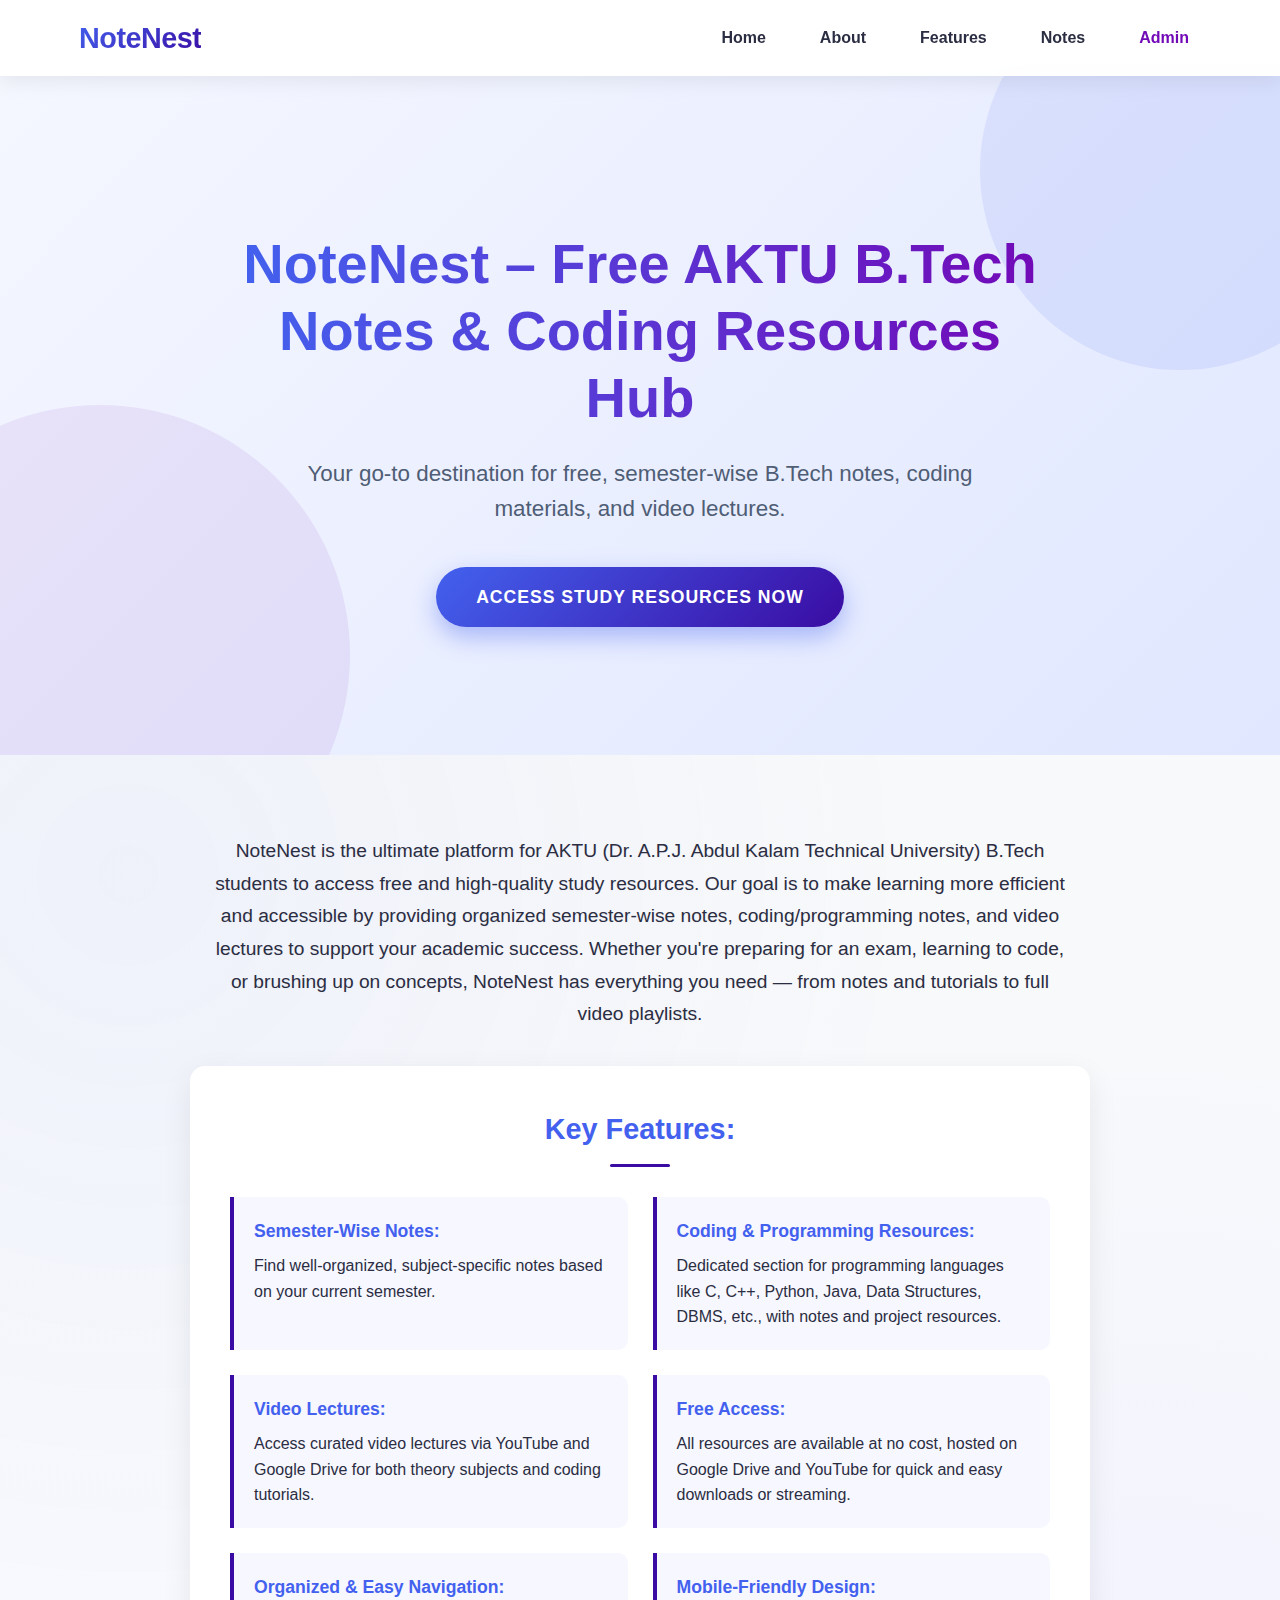
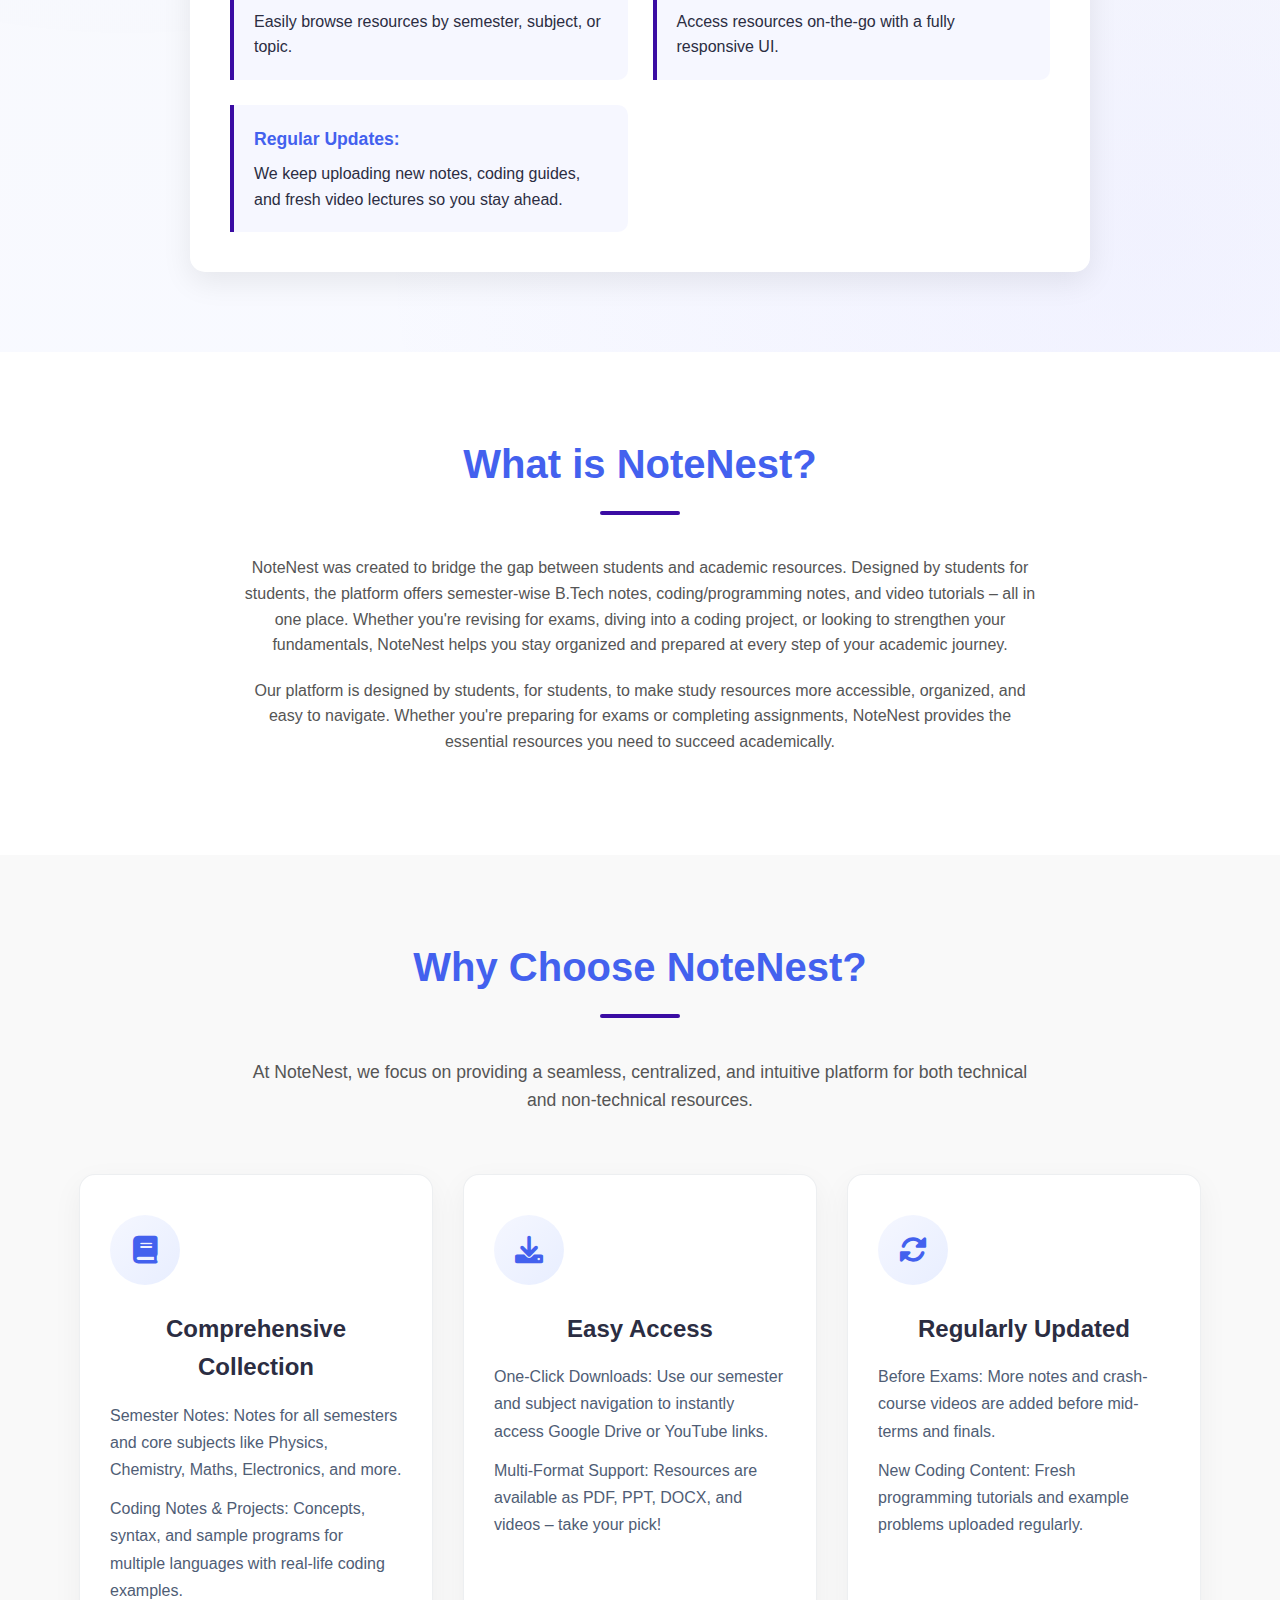
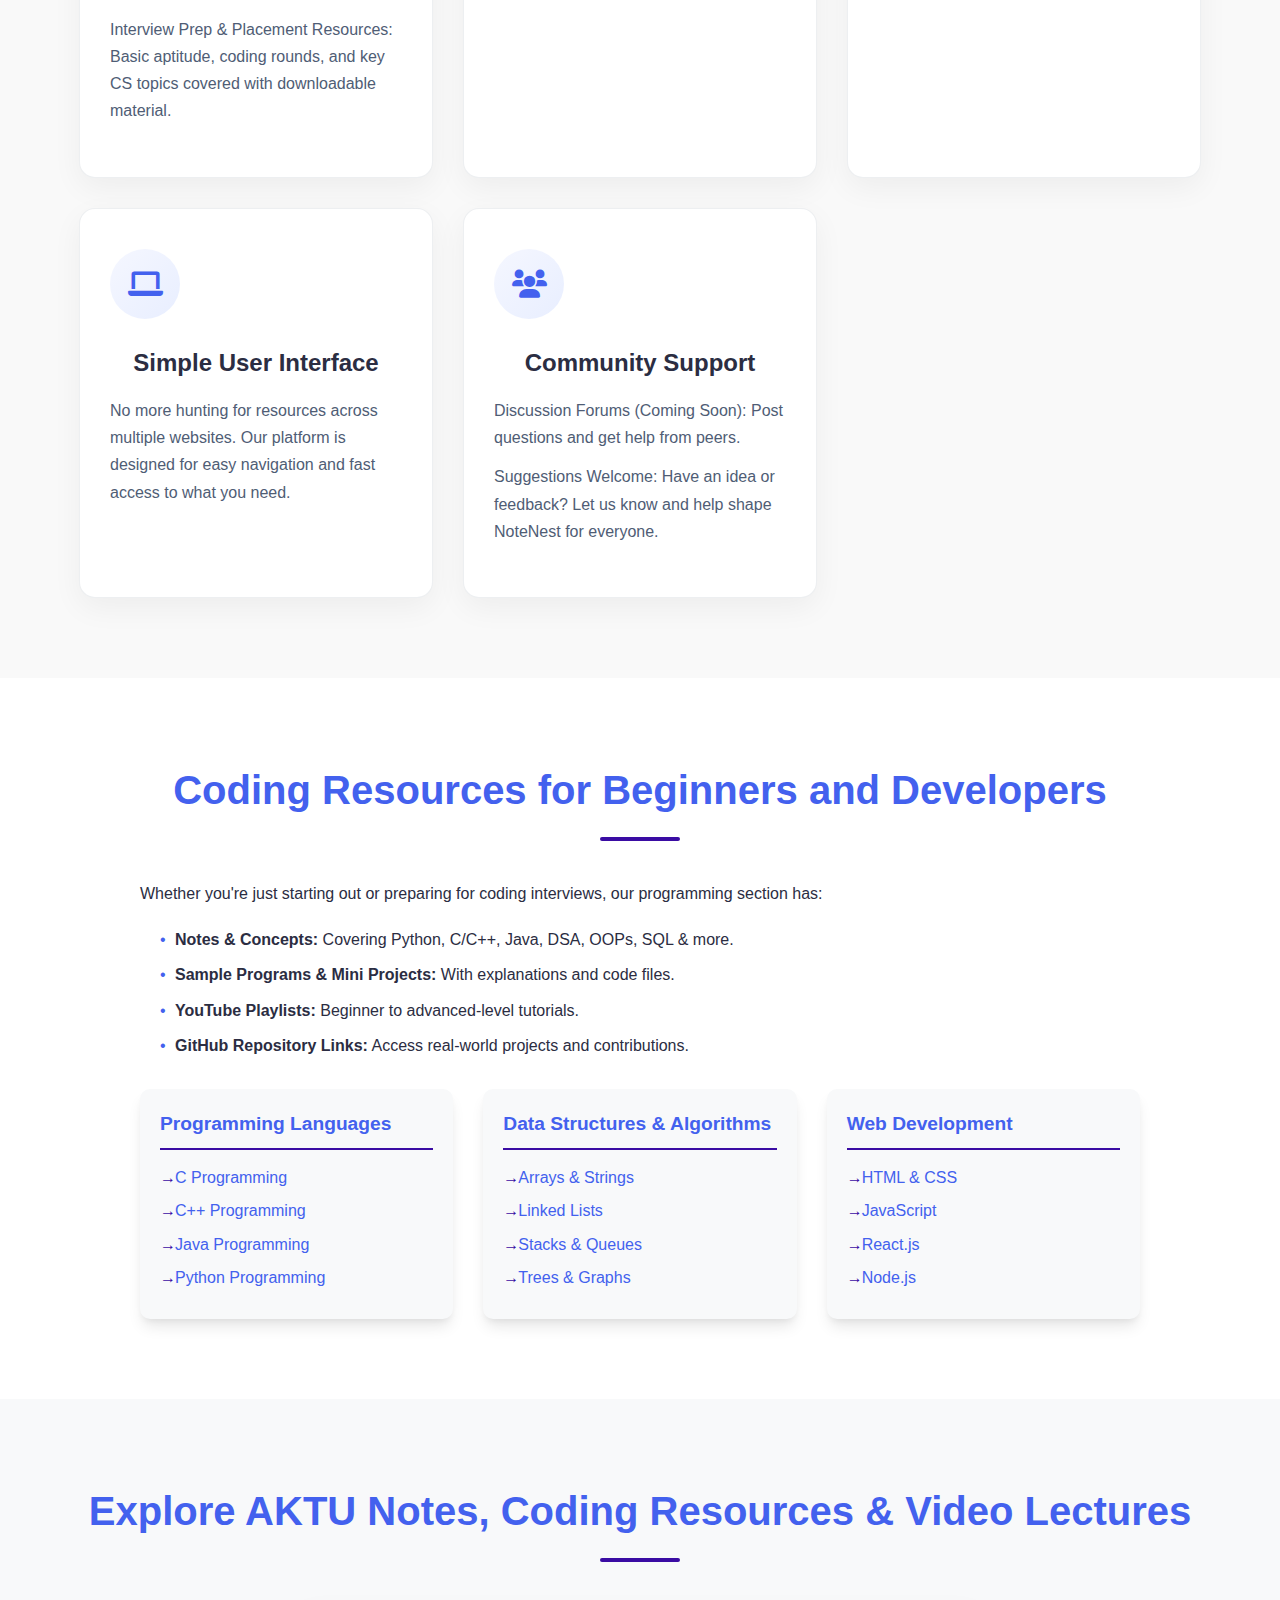
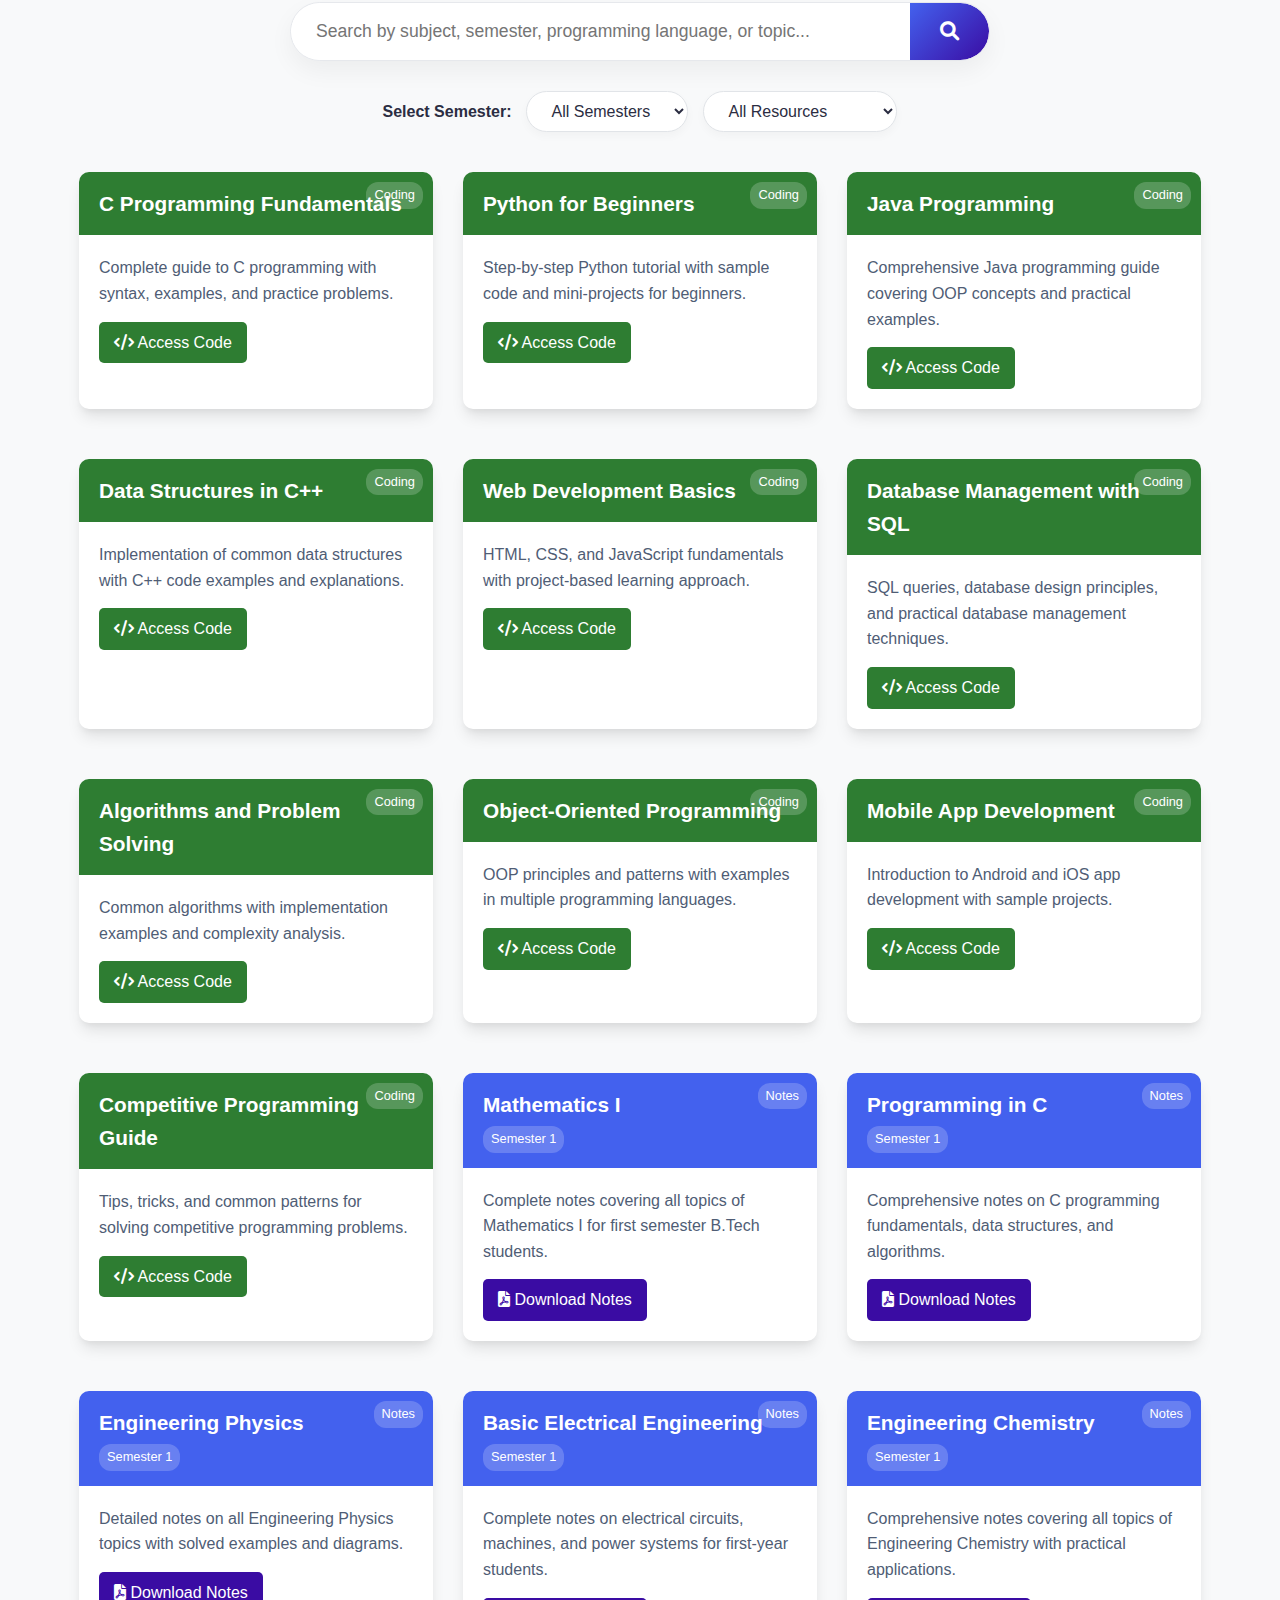
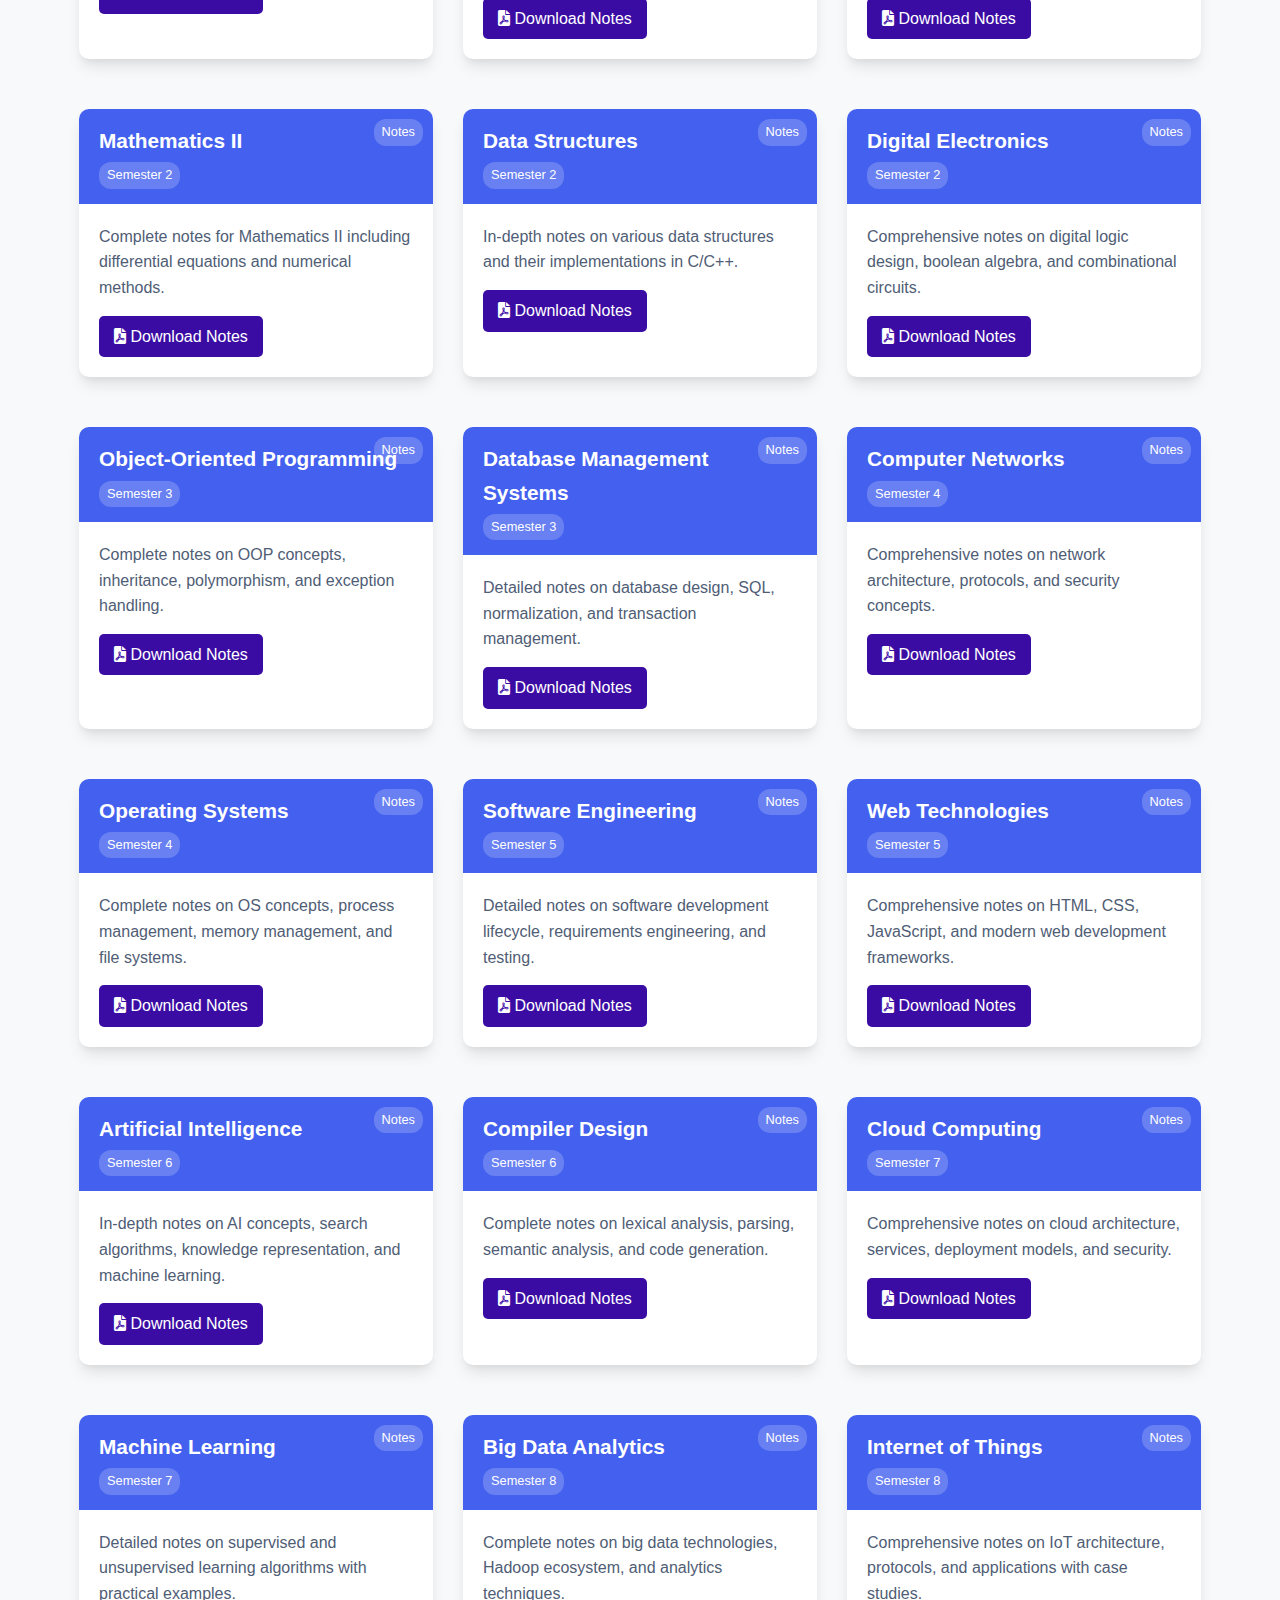
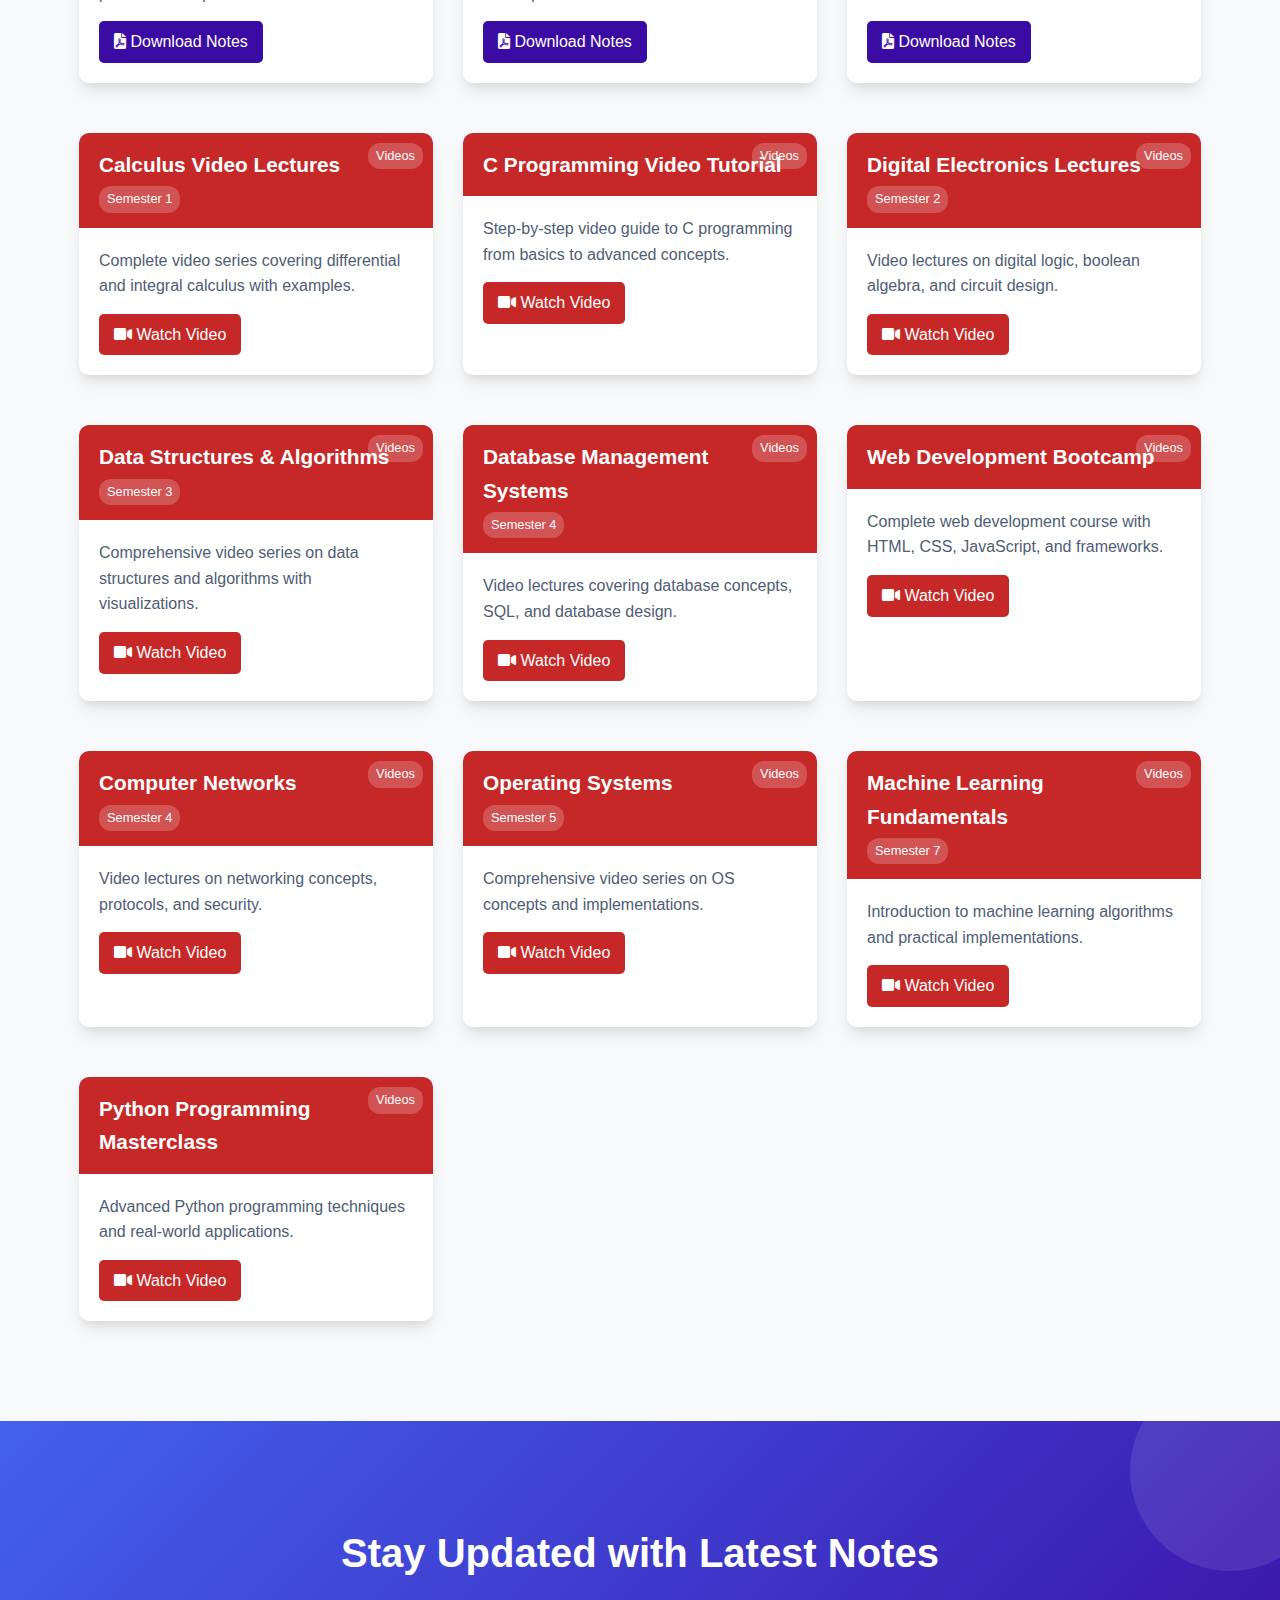
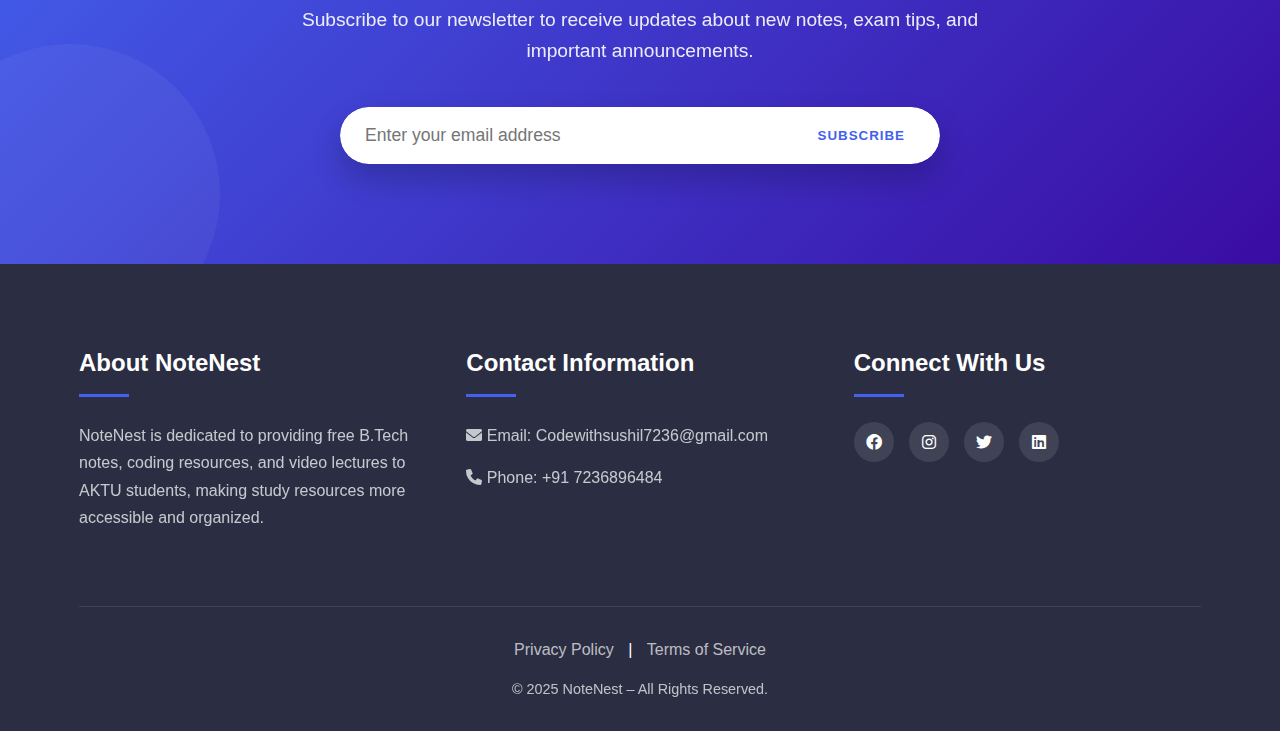
==== index.html @ e1ffeddb "s" ====
<!DOCTYPE html>
<html lang="en">
<head>
    <meta charset="UTF-8">
    <meta name="viewport" content="width=device-width, initial-scale=1.0">
    <meta name="description" content="Access free B.Tech notes, coding tutorials, and YouTube video lectures for all AKTU courses. Semester-wise, language-wise content and downloadable PDFs available.">
    <meta name="keywords" content="AKTU B.Tech notes, free coding notes, C programming, Python tutorials, YouTube lectures, B.Tech semester notes, programming guide, engineering resources, Drive links">
    <title>NoteNest – Free AKTU B.Tech Notes & Coding Resources Hub</title>
    <link rel="stylesheet" href="styles.css">
    <link rel="stylesheet" href="enhanced-styles.css">
    <link rel="stylesheet" href="https://cdnjs.cloudflare.com/ajax/libs/font-awesome/6.0.0-beta3/css/all.min.css">
</head>
<body>
    <!-- Navigation Bar -->
    <nav class="navbar">
        <div class="container">
            <div class="logo">
                <h1>NoteNest</h1>
            </div>
            <ul class="nav-links">
                <li><a href="#home">Home</a></li>
                <li><a href="#about">About</a></li>
                <li><a href="#features">Features</a></li>
                <li><a href="#notes">Notes</a></li>
                <li><a href="admin.html" class="admin-link">Admin</a></li>
            </ul>
            <div class="hamburger">
                <span class="bar"></span>
                <span class="bar"></span>
                <span class="bar"></span>
            </div>
        </div>
    </nav>

    <!-- Header Section -->
    <header id="home" class="hero">
        <div class="container">
            <div class="hero-content">

                <div class="hero-text">
                    <h1>NoteNest – Free AKTU B.Tech Notes & Coding Resources Hub</h1>
                    <p>Your go-to destination for free, semester-wise B.Tech notes, coding materials, and video lectures.</p>
                    <a href="#notes" class="cta-button">Access Study Resources Now</a>
                </div>
            </div>
        </div>
    </header>

    <!-- Introduction Section -->
    <section class="intro">
        <div class="container">
            <div class="intro-content">
                <p>
                    NoteNest is the ultimate platform for AKTU (Dr. A.P.J. Abdul Kalam Technical University) B.Tech students to access free and high-quality study resources. Our goal is to make learning more efficient and accessible by providing organized semester-wise notes, coding/programming notes, and video lectures to support your academic success.
                    
                    Whether you're preparing for an exam, learning to code, or brushing up on concepts, NoteNest has everything you need — from notes and tutorials to full video playlists.
                </p>
                <div class="key-features">
                    <h2>Key Features:</h2>
                    <ul>
                        <li><strong>Semester-Wise Notes:</strong> Find well-organized, subject-specific notes based on your current semester.</li>
                        <li><strong>Coding & Programming Resources:</strong> Dedicated section for programming languages like C, C++, Python, Java, Data Structures, DBMS, etc., with notes and project resources.</li>
                        <li><strong>Video Lectures:</strong> Access curated video lectures via YouTube and Google Drive for both theory subjects and coding tutorials.</li>
                        <li><strong>Free Access:</strong> All resources are available at no cost, hosted on Google Drive and YouTube for quick and easy downloads or streaming.</li>
                        <li><strong>Organized & Easy Navigation:</strong> Easily browse resources by semester, subject, or topic.</li>
                        <li><strong>Mobile-Friendly Design:</strong> Access resources on-the-go with a fully responsive UI.</li>
                        <li><strong>Regular Updates:</strong> We keep uploading new notes, coding guides, and fresh video lectures so you stay ahead.</li>
                    </ul>
                </div>
            </div>
        </div>
    </section>

    <!-- About Section -->
    <section id="about" class="about">
        <div class="container">
            <h2 class="section-title">What is NoteNest?</h2>
            <div class="about-content">

                <div class="about-text">
                    <p>
                        NoteNest was created to bridge the gap between students and academic resources. Designed by students for students, the platform offers semester-wise B.Tech notes, coding/programming notes, and video tutorials – all in one place.
                        
                        Whether you're revising for exams, diving into a coding project, or looking to strengthen your fundamentals, NoteNest helps you stay organized and prepared at every step of your academic journey.
                    </p>
                    <p>
                        Our platform is designed by students, for students, to make study resources more accessible, organized, and easy to navigate. Whether you're preparing for exams or completing assignments, NoteNest provides the essential resources you need to succeed academically.
                    </p>
                </div>
            </div>
        </div>
    </section>

    <!-- Features Section -->
    <section id="features" class="features">
        <div class="container">
            <h2 class="section-title">Why Choose NoteNest?</h2>
            <p class="section-intro">
                At NoteNest, we focus on providing a seamless, centralized, and intuitive platform for both technical and non-technical resources.
            </p>

            <div class="features-grid">
                <div class="feature-card">
                    <div class="feature-icon">
                        <i class="fas fa-book"></i>
                    </div>
                    <h3>Comprehensive Collection</h3>
                    <p>Semester Notes: Notes for all semesters and core subjects like Physics, Chemistry, Maths, Electronics, and more.</p>
                    <p>Coding Notes & Projects: Concepts, syntax, and sample programs for multiple languages with real-life coding examples.</p>
                    <p>Interview Prep & Placement Resources: Basic aptitude, coding rounds, and key CS topics covered with downloadable material.</p>
                </div>
                <div class="feature-card">
                    <div class="feature-icon">
                        <i class="fas fa-download"></i>
                    </div>
                    <h3>Easy Access</h3>
                    <p>One-Click Downloads: Use our semester and subject navigation to instantly access Google Drive or YouTube links.</p>
                    <p>Multi-Format Support: Resources are available as PDF, PPT, DOCX, and videos – take your pick!</p>
                </div>
                <div class="feature-card">
                    <div class="feature-icon">
                        <i class="fas fa-sync-alt"></i>
                    </div>
                    <h3>Regularly Updated</h3>
                    <p>Before Exams: More notes and crash-course videos are added before mid-terms and finals.</p>
                    <p>New Coding Content: Fresh programming tutorials and example problems uploaded regularly.</p>
                </div>
                <div class="feature-card">
                    <div class="feature-icon">
                        <i class="fas fa-laptop"></i>
                    </div>
                    <h3>Simple User Interface</h3>
                    <p>No more hunting for resources across multiple websites. Our platform is designed for easy navigation and fast access to what you need.</p>
                </div>
                <div class="feature-card">
                    <div class="feature-icon">
                        <i class="fas fa-users"></i>
                    </div>
                    <h3>Community Support</h3>
                    <p>Discussion Forums (Coming Soon): Post questions and get help from peers.</p>
                    <p>Suggestions Welcome: Have an idea or feedback? Let us know and help shape NoteNest for everyone.</p>
                </div>
            </div>
        </div>
    </section>

    <!-- Coding Section -->
    <section id="coding" class="coding">
        <div class="container">
            <h2 class="section-title">Coding Resources for Beginners and Developers</h2>
            <div class="coding-content">
                <p>
                    Whether you're just starting out or preparing for coding interviews, our programming section has:
                </p>
                <ul class="coding-resources-list">
                    <li><strong>Notes & Concepts:</strong> Covering Python, C/C++, Java, DSA, OOPs, SQL & more.</li>
                    <li><strong>Sample Programs & Mini Projects:</strong> With explanations and code files.</li>
                    <li><strong>YouTube Playlists:</strong> Beginner to advanced-level tutorials.</li>
                    <li><strong>GitHub Repository Links:</strong> Access real-world projects and contributions.</li>
                </ul>
                <div class="coding-categories">
                    <div class="coding-category">
                        <h3>Programming Languages</h3>
                        <ul>
                            <li><a href="#">C Programming</a></li>
                            <li><a href="#">C++ Programming</a></li>
                            <li><a href="#">Java Programming</a></li>
                            <li><a href="#">Python Programming</a></li>
                        </ul>
                    </div>
                    <div class="coding-category">
                        <h3>Data Structures & Algorithms</h3>
                        <ul>
                            <li><a href="#">Arrays & Strings</a></li>
                            <li><a href="#">Linked Lists</a></li>
                            <li><a href="#">Stacks & Queues</a></li>
                            <li><a href="#">Trees & Graphs</a></li>
                        </ul>
                    </div>
                    <div class="coding-category">
                        <h3>Web Development</h3>
                        <ul>
                            <li><a href="#">HTML & CSS</a></li>
                            <li><a href="#">JavaScript</a></li>
                            <li><a href="#">React.js</a></li>
                            <li><a href="#">Node.js</a></li>
                        </ul>
                    </div>
                </div>
            </div>
        </div>
    </section>

    <!-- Notes Section -->
    <section id="notes" class="notes">
        <div class="container">
            <h2 class="section-title">Explore AKTU Notes, Coding Resources & Video Lectures</h2>
            <div class="search-container">
                <input type="text" id="searchInput" placeholder="Search by subject, semester, programming language, or topic...">
                <button id="searchButton"><i class="fas fa-search"></i></button>
            </div>
            <div class="semester-selector">
                <label for="semesterSelect">Select Semester:</label>
                <select id="semesterSelect">
                    <option value="all">All Semesters</option>
                    <option value="1">1st Semester</option>
                    <option value="2">2nd Semester</option>
                    <option value="3">3rd Semester</option>
                    <option value="4">4th Semester</option>
                    <option value="5">5th Semester</option>
                    <option value="6">6th Semester</option>
                    <option value="7">7th Semester</option>
                    <option value="8">8th Semester</option>
                </select>
                <select id="resourceTypeSelect">
                    <option value="all">All Resources</option>
                    <option value="notes">Semester Notes</option>
                    <option value="coding">Coding Resources</option>
                    <option value="videos">Video Lectures</option>
                </select>
            </div>
            <div class="notes-container" id="notesContainer">
                <!-- Notes will be dynamically loaded here -->
            </div>
        </div>
    </section>

    <!-- Newsletter Section -->
    <section class="newsletter">
        <div class="container">
            <h2>Stay Updated with Latest Notes</h2>
            <p>Subscribe to our newsletter to receive updates about new notes, exam tips, and important announcements.</p>
            <form id="newsletterForm" class="newsletter-form">
                <input type="email" id="emailInput" placeholder="Enter your email address" required>
                <button type="submit" class="cta-button">Subscribe</button>
            </form>
        </div>
    </section>

    <!-- Footer Section -->
    <footer class="footer">
        <div class="container">
            <div class="footer-content">
                <div class="footer-section about-section">
                    <h3>About NoteNest</h3>
                    <p>NoteNest is dedicated to providing free B.Tech notes, coding resources, and video lectures to AKTU students, making study resources more accessible and organized.</p>
                </div>
                <div class="footer-section contact-section">
                    <h3>Contact Information</h3>
                    <p><i class="fas fa-envelope"></i> Email: Codewithsushil7236@gmail.com</p>
                    <p><i class="fas fa-phone"></i> Phone: +91 7236896484</p>
                </div>
                <div class="footer-section social-section">
                    <h3>Connect With Us</h3>
                    <div class="social-icons">
                        <a href="#" class="social-icon"><i class="fab fa-facebook"></i></a>
                        <a href="#" class="social-icon"><i class="fab fa-instagram"></i></a>
                        <a href="#" class="social-icon"><i class="fab fa-twitter"></i></a>
                        <a href="#" class="social-icon"><i class="fab fa-linkedin"></i></a>
                    </div>
                </div>
            </div>
            <div class="footer-bottom">
                <div class="legal-links">
                    <a href="#">Privacy Policy</a> | <a href="#">Terms of Service</a>
                </div>
                <p>&copy; 2025 NoteNest – All Rights Reserved.</p>
            </div>
        </div>
    </footer>

    <script src="script.js"></script>
</body>
</html>
---- styles.css ----
/* Global Styles */
* {
    margin: 0;
    padding: 0;
    box-sizing: border-box;
    font-family: 'Segoe UI', Tahoma, Geneva, Verdana, sans-serif;
}

:root {
    --primary-color: #4a6bff;
    --secondary-color: #6c63ff;
    --accent-color: #3f51b5;
    --text-color: #333;
    --light-text: #666;
    --bg-color: #fff;
    --light-bg: #f5f7ff;
    --border-color: #e1e4e8;
    --shadow: 0 4px 6px rgba(0, 0, 0, 0.1);
    --transition: all 0.3s ease;
    --gradient-primary: linear-gradient(135deg, var(--primary-color) 0%, var(--secondary-color) 100%);
    --gradient-light: linear-gradient(135deg, #f5f7ff 0%, #e8eeff 100%);
}

body {
    line-height: 1.6;
    color: var(--text-color);
    background-color: var(--bg-color);
}

.container {
    width: 90%;
    max-width: 1200px;
    margin: 0 auto;
    padding: 0 15px;
}

section {
    padding: 80px 0;
}

.section-title {
    text-align: center;
    margin-bottom: 40px;
    font-size: 2.5rem;
    color: var(--primary-color);
    position: relative;
}

.section-title::after {
    content: '';
    display: block;
    width: 80px;
    height: 4px;
    background: var(--secondary-color);
    margin: 15px auto;
    border-radius: 2px;
}

.section-intro {
    text-align: center;
    max-width: 800px;
    margin: 0 auto 50px;
    color: var(--light-text);
    font-size: 1.1rem;
}

a {
    text-decoration: none;
    color: var(--primary-color);
    transition: var(--transition);
}

a:hover {
    color: var(--accent-color);
}

ul {
    list-style: none;
}

img {
    max-width: 100%;
    height: auto;
}

.cta-button {
    display: inline-block;
    background: var(--gradient-primary);
    color: white;
    padding: 12px 30px;
    border-radius: 30px;
    font-weight: 600;
    text-transform: uppercase;
    letter-spacing: 1px;
    transition: var(--transition);
    box-shadow: var(--shadow);
    position: relative;
    overflow: hidden;
    z-index: 1;
}

.cta-button::before {
    content: '';
    position: absolute;
    top: 0;
    left: 0;
    width: 100%;
    height: 100%;
    background: linear-gradient(135deg, var(--accent-color) 0%, var(--secondary-color) 100%);
    z-index: -1;
    opacity: 0;
    transition: opacity 0.3s ease;
}

.cta-button:hover {
    color: white;
    transform: translateY(-3px);
    box-shadow: 0 10px 20px rgba(0, 0, 0, 0.15);
}

.cta-button:hover::before {
    opacity: 1;
}

/* Navigation Bar */
.navbar {
    position: fixed;
    top: 0;
    left: 0;
    width: 100%;
    background-color: white;
    box-shadow: 0 2px 10px rgba(0, 0, 0, 0.1);
    z-index: 1000;
    padding: 15px 0;
}

.navbar .container {
    display: flex;
    justify-content: space-between;
    align-items: center;
}

.logo h1 {
    font-size: 1.8rem;
    color: var(--primary-color);
    font-weight: 700;
}

.nav-links {
    display: flex;
    gap: 30px;
}

.nav-links a {
    color: var(--text-color);
    font-weight: 500;
    position: relative;
}

.nav-links a::after {
    content: '';
    position: absolute;
    bottom: -5px;
    left: 0;
    width: 0;
    height: 2px;
    background-color: var(--primary-color);
    transition: var(--transition);
}

.nav-links a:hover::after {
    width: 100%;
}

.admin-link {
    color: var(--accent-color) !important;
    font-weight: 600 !important;
}

.hamburger {
    display: none;
    cursor: pointer;
}

.bar {
    display: block;
    width: 25px;
    height: 3px;
    margin: 5px auto;
    background-color: var(--text-color);
    transition: var(--transition);
}

/* Hero Section */
.hero {
    background: linear-gradient(135deg, #f5f7ff 0%, #e8eeff 100%);
    padding: 100px 0 80px;
    position: relative;
    overflow: hidden;
    margin-top: 70px;
}

.hero::before {
    content: '';
    position: absolute;
    top: -50px;
    right: -50px;
    width: 200px;
    height: 200px;
    border-radius: 50%;
    background: rgba(74, 107, 255, 0.1);
    z-index: 0;
}

.hero::after {
    content: '';
    position: absolute;
    bottom: -80px;
    left: -80px;
    width: 300px;
    height: 300px;
    border-radius: 50%;
    background: rgba(108, 99, 255, 0.08);
    z-index: 0;
}

.hero-content {
    display: flex;
    flex-direction: column;
    align-items: center;
    justify-content: center;
    gap: 30px;
    position: relative;
    z-index: 1;
}

.hero-text {
    text-align: center;
    max-width: 800px;
    animation: fadeInUp 0.8s ease-out;
}

.hero-content h1 {
    font-size: 3rem;
    margin-bottom: 20px;
    color: var(--text-color);
    font-weight: 800;
    line-height: 1.2;
    text-shadow: 0 2px 4px rgba(0, 0, 0, 0.05);
    background: linear-gradient(to right, var(--primary-color), var(--accent-color));
    -webkit-background-clip: text;
    background-clip: text;
    color: transparent;
}

.hero-content p {
    font-size: 1.3rem;
    margin-bottom: 35px;
    color: var(--light-text);
    line-height: 1.6;
    animation: fadeInUp 1s ease-out 0.2s both;
}

.hero-content .cta-button {
    padding: 15px 35px;
    font-size: 1.1rem;
    box-shadow: 0 8px 20px rgba(74, 107, 255, 0.3);
    animation: fadeInUp 1s ease-out 0.4s both;
}

@keyframes fadeInUp {
    from {
        opacity: 0;
        transform: translateY(20px);
    }
    to {
        opacity: 1;
        transform: translateY(0);
    }
}

/* Introduction Section */
.intro {
    background: linear-gradient(to bottom, var(--light-bg) 0%, rgba(245, 247, 255, 0.7) 100%);
    position: relative;
    overflow: hidden;
}

.intro::before {
    content: '';
    position: absolute;
    top: 0;
    right: 0;
    width: 100%;
    height: 100%;
    background-image: radial-gradient(circle at 10% 10%, rgba(74, 107, 255, 0.05) 0%, transparent 50%),
                      radial-gradient(circle at 90% 90%, rgba(108, 99, 255, 0.05) 0%, transparent 50%);
    z-index: 0;
}

.intro-content {
    max-width: 900px;
    margin: 0 auto;
    position: relative;
    z-index: 1;
    animation: fadeIn 1s ease-out;
}

.intro-content p {
    font-size: 1.2rem;
    margin-bottom: 35px;
    text-align: center;
    color: var(--text-color);
    line-height: 1.7;
    padding: 0 20px;
    text-shadow: 0 1px 2px rgba(0, 0, 0, 0.03);
}

.key-features {
    background-color: white;
    padding: 40px;
    border-radius: 15px;
    box-shadow: 0 10px 30px rgba(0, 0, 0, 0.08);
    transform: translateY(0);
    transition: transform 0.3s ease, box-shadow 0.3s ease;
}

.key-features:hover {
    transform: translateY(-5px);
    box-shadow: 0 15px 35px rgba(0, 0, 0, 0.12);
}

.key-features h2 {
    margin-bottom: 30px;
    color: var(--primary-color);
    text-align: center;
    font-size: 1.8rem;
    font-weight: 700;
    position: relative;
}

.key-features h2::after {
    content: '';
    display: block;
    width: 60px;
    height: 3px;
    background: var(--secondary-color);
    margin: 12px auto 0;
    border-radius: 2px;
}

.key-features ul {
    display: grid;
    grid-template-columns: repeat(auto-fit, minmax(300px, 1fr));
    gap: 25px;
}

.key-features li {
    padding: 20px;
    border-left: 4px solid var(--secondary-color);
    background-color: rgba(74, 107, 255, 0.05);
    border-radius: 0 10px 10px 0;
    transition: all 0.3s ease;
    position: relative;
    overflow: hidden;
}

.key-features li:hover {
    background-color: rgba(74, 107, 255, 0.1);
    transform: translateX(5px);
}

.key-features li strong {
    color: var(--primary-color);
    font-weight: 700;
    display: block;
    margin-bottom: 8px;
    font-size: 1.1rem;
}

@keyframes fadeIn {
    from { opacity: 0; }
    to { opacity: 1; }
}

/* About Section */
.about {
    padding: 80px 0;
    background-color: #fff;
}

.about-content {
    display: flex;
    flex-direction: column;
    align-items: center;
    gap: 20px;
    max-width: 800px;
    margin: 0 auto;
    line-height: 1.6;
}

.about-text {
    text-align: center;
}

.about-content p {
    margin-bottom: 20px;
    color: #555;
}

/* Features Section */
.features {
    padding: 80px 0;
    background-color: #f9f9f9;
}

.section-intro {
    text-align: center;
    max-width: 800px;
    margin: 0 auto 40px;
    color: #555;
}



.features-grid {
    display: grid;
    grid-template-columns: repeat(auto-fit, minmax(300px, 1fr));
    gap: 30px;
}

.feature-card {
    background-color: white;
    padding: 30px;
    border-radius: 10px;
    box-shadow: var(--shadow);
    transition: var(--transition);
}

.feature-card:hover {
    transform: translateY(-10px);
    box-shadow: 0 15px 30px rgba(0, 0, 0, 0.1);
}

.feature-icon {
    font-size: 2.5rem;
    color: var(--primary-color);
    margin-bottom: 20px;
    text-align: center;
}

.feature-card h3 {
    margin-bottom: 15px;
    color: var(--primary-color);
    text-align: center;
}

.feature-card p {
    color: var(--light-text);
    margin-bottom: 10px;
}

/* Notes Section */
.notes {
    background-color: var(--light-bg);
}

/* Coding Section */
.coding {
    background-color: white;
    padding: 80px 0;
}

.coding-content {
    max-width: 1000px;
    margin: 0 auto;
}

.coding-resources-list {
    margin: 20px 0 30px;
    padding-left: 20px;
}

.coding-resources-list li {
    margin-bottom: 10px;
    position: relative;
    padding-left: 15px;
}

.coding-resources-list li::before {
    content: '•';
    position: absolute;
    left: 0;
    color: var(--primary-color);
}

.coding-categories {
    display: grid;
    grid-template-columns: repeat(auto-fit, minmax(250px, 1fr));
    gap: 30px;
    margin-top: 30px;
}

.coding-category {
    background-color: var(--light-bg);
    border-radius: 10px;
    padding: 20px;
    box-shadow: var(--shadow);
}

.coding-category h3 {
    color: var(--primary-color);
    margin-bottom: 15px;
    font-size: 1.2rem;
    border-bottom: 2px solid var(--secondary-color);
    padding-bottom: 8px;
}

.coding-category ul {
    padding-left: 15px;
}

.coding-category li {
    margin-bottom: 8px;
    position: relative;
}

.coding-category li::before {
    content: '→';
    position: absolute;
    left: -15px;
    color: var(--secondary-color);
}

.search-container {
    display: flex;
    max-width: 600px;
    margin: 0 auto 30px;
}

#searchInput {
    flex: 1;
    padding: 12px 20px;
    border: 1px solid var(--border-color);
    border-radius: 30px 0 0 30px;
    font-size: 1rem;
    outline: none;
}

#searchButton {
    background-color: var(--primary-color);
    color: white;
    border: none;
    padding: 0 25px;
    border-radius: 0 30px 30px 0;
    cursor: pointer;
    transition: var(--transition);
}

#searchButton:hover {
    background-color: var(--accent-color);
}

.semester-selector {
    text-align: center;
    margin-bottom: 40px;
    display: flex;
    justify-content: center;
    gap: 15px;
    flex-wrap: wrap;
}

#semesterSelect, #resourceTypeSelect {
    padding: 10px 20px;
    border: 1px solid var(--border-color);
    border-radius: 30px;
    font-size: 1rem;
    outline: none;
    background-color: white;
    cursor: pointer;
}

.notes-container {
    display: grid;
    grid-template-columns: repeat(auto-fill, minmax(300px, 1fr));
    gap: 30px;
}

.resource-card {
    background-color: white;
    border-radius: 10px;
    box-shadow: var(--shadow);
    overflow: hidden;
    transition: var(--transition);
    margin-bottom: 20px;
}

.resource-card:hover {
    transform: translateY(-5px);
    box-shadow: 0 15px 30px rgba(0, 0, 0, 0.1);
}

.resource-header {
    background-color: var(--primary-color);
    color: white;
    padding: 15px 20px;
    position: relative;
}

.notes-card .resource-header {
    background-color: var(--primary-color);
}

.coding-card .resource-header {
    background-color: #2e7d32; /* Green for coding */
}

.videos-card .resource-header {
    background-color: #c62828; /* Red for videos */
}

.resource-header h3 {
    margin: 0;
    font-size: 1.3rem;
}

.resource-type-badge {
    position: absolute;
    top: 10px;
    right: 10px;
    font-size: 0.8rem;
    background-color: rgba(255, 255, 255, 0.2);
    padding: 3px 8px;
    border-radius: 12px;
}

.semester-badge {
    display: inline-block;
    font-size: 0.8rem;
    background-color: rgba(255, 255, 255, 0.2);
    padding: 3px 8px;
    border-radius: 12px;
    margin-top: 5px;
}

.resource-body {
    padding: 20px;
}

.resource-body p {
    margin-bottom: 15px;
    color: var(--light-text);
}

.resource-link {
    display: inline-block;
    background-color: var(--secondary-color);
    color: white;
    padding: 8px 15px;
    border-radius: 5px;
    font-weight: 500;
    transition: var(--transition);
}

.coding-card .resource-link {
    background-color: #2e7d32;
}

.videos-card .resource-link {
    background-color: #c62828;
}

.resource-link:hover {
    background-color: var(--accent-color);
    color: white;
    transform: translateY(-2px);
}

.coding-card .resource-link:hover {
    background-color: #1b5e20;
}

.videos-card .resource-link:hover {
    background-color: #b71c1c;
}

/* For backward compatibility */
.note-card {
    background-color: white;
    border: 1px solid var(--border-color);
    border-radius: 10px;
    overflow: hidden;
    transition: var(--transition);
    box-shadow: var(--shadow);
}

.note-card:hover {
    transform: translateY(-5px);
    box-shadow: 0 10px 20px rgba(0, 0, 0, 0.1);
}

.note-header {
    background-color: var(--primary-color);
    color: white;
    padding: 15px;
    font-weight: 600;
}

.note-body {
    padding: 20px;
}

.download-link {
    display: inline-block;
    background-color: var(--secondary-color);
    color: white;
    padding: 8px 15px;
    border-radius: 5px;
    font-weight: 500;
    transition: var(--transition);
}

.download-link:hover {
    background-color: var(--accent-color);
    color: white;
}

.download-link i {
    margin-right: 5px;
}

/* Newsletter Section */
.newsletter {
    background: linear-gradient(135deg, var(--primary-color) 0%, var(--secondary-color) 100%);
    color: white;
    text-align: center;
    padding: 60px 0;
}

.newsletter h2 {
    margin-bottom: 15px;
    font-size: 2rem;
}

.newsletter p {
    margin-bottom: 30px;
    max-width: 600px;
    margin-left: auto;
    margin-right: auto;
}

.newsletter-form {
    display: flex;
    max-width: 500px;
    margin: 0 auto;
}

#emailInput {
    flex: 1;
    padding: 15px 20px;
    border: none;
    border-radius: 30px 0 0 30px;
    font-size: 1rem;
    outline: none;
}

.newsletter .cta-button {
    border-radius: 0 30px 30px 0;
    background-color: var(--accent-color);
    box-shadow: none;
}

/* Footer Section */
.footer {
    background-color: #2c3e50;
    color: white;
    padding: 60px 0 20px;
}

.footer-content {
    display: grid;
    grid-template-columns: repeat(auto-fit, minmax(250px, 1fr));
    gap: 40px;
    margin-bottom: 40px;
}

.footer-section h3 {
    margin-bottom: 20px;
    position: relative;
    display: inline-block;
}

.footer-section h3::after {
    content: '';
    position: absolute;
    left: 0;
    bottom: -8px;
    width: 50px;
    height: 2px;
    background-color: var(--secondary-color);
}

.footer-section p {
    margin-bottom: 10px;
    color: #ecf0f1;
}

.social-icons {
    display: flex;
    gap: 15px;
}

.social-icon {
    display: inline-flex;
    align-items: center;
    justify-content: center;
    width: 40px;
    height: 40px;
    background-color: rgba(255, 255, 255, 0.1);
    border-radius: 50%;
    color: white;
    transition: var(--transition);
}

.social-icon:hover {
    background-color: var(--primary-color);
    transform: translateY(-3px);
}

.footer-bottom {
    text-align: center;
    padding-top: 20px;
    border-top: 1px solid rgba(255, 255, 255, 0.1);
}

.legal-links {
    margin-bottom: 10px;
}

.legal-links a {
    color: #ecf0f1;
    margin: 0 10px;
}

.legal-links a:hover {
    color: var(--secondary-color);
}

/* Responsive Design */
@media (max-width: 992px) {
    .hero-content h1 {
        font-size: 2.8rem;
    }
    
    .section-title {
        font-size: 2.2rem;
    }
    
    .key-features ul {
        grid-template-columns: 1fr;
    }
}

@media (max-width: 768px) {
    .nav-links {
        position: fixed;
        left: -100%;
        top: 70px;
        flex-direction: column;
        background-color: white;
        width: 100%;
        text-align: center;
        transition: 0.3s;
        box-shadow: 0 10px 10px rgba(0, 0, 0, 0.1);
        padding: 20px 0;
        gap: 15px;
    }
    
    .nav-links.active {
        left: 0;
    }
    
    .hamburger {
        display: block;
    }
    
    .hamburger.active .bar:nth-child(2) {
        opacity: 0;
    }
    
    .hamburger.active .bar:nth-child(1) {
        transform: translateY(8px) rotate(45deg);
    }
    
    .hamburger.active .bar:nth-child(3) {
        transform: translateY(-8px) rotate(-45deg);
    }
    
    .hero-content h1 {
        font-size: 2.3rem;
    }
    
    .hero-content p {
        font-size: 1.1rem;
    }
    
    section {
        padding: 60px 0;
    }
    
    .features-grid {
        grid-template-columns: 1fr;
    }
    
    .newsletter-form {
        flex-direction: column;
    }
    
    #emailInput {
        border-radius: 30px;
        margin-bottom: 15px;
    }
    
    .newsletter .cta-button {
        border-radius: 30px;
    }
    
    .footer-content {
        grid-template-columns: 1fr;
        text-align: center;
    }
    
    .footer-section h3::after {
        left: 50%;
        transform: translateX(-50%);
    }
    
    .social-icons {
        justify-content: center;
    }
}

@media (max-width: 576px) {
    .hero-content h1 {
        font-size: 2rem;
    }
    
    .section-title {
        font-size: 1.8rem;
    }
    
    .search-container {
        flex-direction: column;
    }
    
    #searchInput {
        border-radius: 30px;
        margin-bottom: 10px;
    }
    
    #searchButton {
        border-radius: 30px;
        padding: 10px;
    }
    
    .semester-selector {
        display: flex;
        flex-direction: column;
        align-items: center;
        gap: 10px;
    }
    
    #semesterSelect {
        margin-left: 0;
        width: 100%;
        max-width: 300px;
    }
}
---- enhanced-styles.css ----
/* Enhanced UI Styles for NoteNest */

/* Updated Color Scheme */
:root {
    --primary-color: #4361ee;
    --secondary-color: #3a0ca3;
    --accent-color: #7209b7;
    --text-color: #2b2d42;
    --light-text: #4f5d75;
    --bg-color: #fff;
    --light-bg: #f8f9fa;
    --border-color: #e1e4e8;
    --shadow: 0 10px 15px -3px rgba(0, 0, 0, 0.1), 0 4px 6px -2px rgba(0, 0, 0, 0.05);
    --transition: all 0.3s ease;
    --gradient-primary: linear-gradient(135deg, var(--primary-color) 0%, var(--secondary-color) 100%);
    --gradient-accent: linear-gradient(135deg, var(--accent-color) 0%, var(--secondary-color) 100%);
    --gradient-light: linear-gradient(135deg, #f5f7ff 0%, #e8eeff 100%);
}

/* Enhanced Navbar */
.navbar {
    backdrop-filter: blur(10px);
    background-color: rgba(255, 255, 255, 0.9);
    box-shadow: 0 4px 20px rgba(0, 0, 0, 0.08);
    padding: 15px 0;
}

.logo h1 {
    background: var(--gradient-primary);
    -webkit-background-clip: text;
    background-clip: text;
    color: transparent;
    font-weight: 800;
    letter-spacing: -0.5px;
}

.nav-links a {
    font-weight: 600;
    padding: 8px 12px;
    border-radius: 6px;
    transition: all 0.3s ease;
}

.nav-links a:hover {
    background-color: rgba(67, 97, 238, 0.1);
    color: var(--primary-color);
}

.nav-links a::after {
    display: none;
}

/* Enhanced Hero Section */
.hero {
    background: linear-gradient(135deg, #f5f7ff 0%, #e0e7ff 100%);
    position: relative;
    padding: 160px 0 120px;
    overflow: hidden;
}

.hero::before {
    content: '';
    position: absolute;
    top: -100px;
    right: -100px;
    width: 400px;
    height: 400px;
    border-radius: 50%;
    background: rgba(67, 97, 238, 0.1);
    z-index: 0;
}

.hero::after {
    content: '';
    position: absolute;
    bottom: -150px;
    left: -150px;
    width: 500px;
    height: 500px;
    border-radius: 50%;
    background: rgba(114, 9, 183, 0.08);
    z-index: 0;
}

.hero-content {
    position: relative;
    z-index: 2;
}

.hero-text {
    text-align: center;
    max-width: 800px;
    margin: 0 auto;
}

.hero-content h1 {
    font-size: 3.5rem;
    font-weight: 800;
    line-height: 1.2;
    margin-bottom: 24px;
    background: linear-gradient(to right, var(--primary-color), var(--accent-color));
    -webkit-background-clip: text;
    background-clip: text;
    color: transparent;
    text-shadow: none;
}

.hero-content p {
    font-size: 1.4rem;
    color: var(--light-text);
    margin-bottom: 40px;
    max-width: 700px;
    margin-left: auto;
    margin-right: auto;
}

.hero-content .cta-button {
    padding: 16px 40px;
    font-size: 1.1rem;
    font-weight: 700;
    box-shadow: 0 10px 25px rgba(67, 97, 238, 0.4);
    position: relative;
    overflow: hidden;
    transition: all 0.4s ease;
}

.hero-content .cta-button:hover {
    transform: translateY(-5px);
    box-shadow: 0 15px 30px rgba(67, 97, 238, 0.5);
}

/* Enhanced Feature Cards */
.features-grid {
    display: grid;
    grid-template-columns: repeat(auto-fit, minmax(300px, 1fr));
    gap: 30px;
    margin-top: 60px;
}

.feature-card {
    background: white;
    border-radius: 16px;
    padding: 40px 30px;
    box-shadow: 0 10px 30px rgba(0, 0, 0, 0.05);
    transition: all 0.4s ease;
    position: relative;
    overflow: hidden;
    border: 1px solid rgba(225, 228, 232, 0.6);
    height: 100%;
}

.feature-card:hover {
    transform: translateY(-10px);
    box-shadow: 0 20px 40px rgba(0, 0, 0, 0.1);
    border-color: rgba(67, 97, 238, 0.2);
}

.feature-card::before {
    content: '';
    position: absolute;
    top: 0;
    left: 0;
    width: 100%;
    height: 5px;
    background: var(--gradient-primary);
    transform: scaleX(0);
    transform-origin: left;
    transition: transform 0.4s ease;
}

.feature-card:hover::before {
    transform: scaleX(1);
}

.feature-icon {
    width: 70px;
    height: 70px;
    border-radius: 50%;
    background: var(--gradient-light);
    display: flex;
    align-items: center;
    justify-content: center;
    margin-bottom: 25px;
    transition: all 0.4s ease;
}

.feature-card:hover .feature-icon {
    background: var(--gradient-primary);
}

.feature-icon i {
    font-size: 28px;
    color: var(--primary-color);
    transition: all 0.4s ease;
}

.feature-card:hover .feature-icon i {
    color: white;
}

.feature-card h3 {
    font-size: 1.5rem;
    margin-bottom: 15px;
    color: var(--text-color);
    font-weight: 700;
}

.feature-card p {
    color: var(--light-text);
    line-height: 1.7;
    margin-bottom: 12px;
}

/* Enhanced Notes Section */
.notes {
    background-color: var(--light-bg);
    position: relative;
    overflow: hidden;
}

.search-container {
    display: flex;
    max-width: 700px;
    margin: 0 auto 30px;
    box-shadow: 0 10px 25px rgba(0, 0, 0, 0.05);
    border-radius: 50px;
    overflow: hidden;
    border: 1px solid rgba(225, 228, 232, 0.8);
    transition: all 0.3s ease;
}

.search-container:focus-within {
    box-shadow: 0 15px 30px rgba(67, 97, 238, 0.15);
    border-color: rgba(67, 97, 238, 0.3);
}

#searchInput {
    flex: 1;
    padding: 18px 25px;
    border: none;
    outline: none;
    font-size: 1.1rem;
    color: var(--text-color);
    background: white;
}

#searchButton {
    background: var(--gradient-primary);
    color: white;
    border: none;
    padding: 0 30px;
    cursor: pointer;
    font-size: 1.2rem;
    transition: all 0.3s ease;
}

#searchButton:hover {
    background: var(--gradient-accent);
}

.semester-selector {
    display: flex;
    flex-wrap: wrap;
    justify-content: center;
    gap: 15px;
    margin-bottom: 40px;
}

.semester-selector select {
    padding: 12px 25px;
    border-radius: 30px;
    border: 1px solid var(--border-color);
    background-color: white;
    color: var(--text-color);
    font-size: 1rem;
    outline: none;
    cursor: pointer;
    transition: all 0.3s ease;
    box-shadow: 0 4px 10px rgba(0, 0, 0, 0.03);
}

.semester-selector select:focus {
    border-color: var(--primary-color);
    box-shadow: 0 4px 15px rgba(67, 97, 238, 0.15);
}

.semester-selector label {
    font-weight: 600;
    color: var(--text-color);
    display: flex;
    align-items: center;
}

/* Enhanced Newsletter Section */
.newsletter {
    background: var(--gradient-primary);
    color: white;
    padding: 100px 0;
    position: relative;
    overflow: hidden;
}

.newsletter::before {
    content: '';
    position: absolute;
    top: -50px;
    right: -50px;
    width: 200px;
    height: 200px;
    border-radius: 50%;
    background: rgba(255, 255, 255, 0.1);
}

.newsletter::after {
    content: '';
    position: absolute;
    bottom: -80px;
    left: -80px;
    width: 300px;
    height: 300px;
    border-radius: 50%;
    background: rgba(255, 255, 255, 0.05);
}

.newsletter h2 {
    font-size: 2.5rem;
    margin-bottom: 20px;
    text-align: center;
}

.newsletter p {
    text-align: center;
    max-width: 700px;
    margin: 0 auto 40px;
    font-size: 1.2rem;
    opacity: 0.9;
}

.newsletter-form {
    display: flex;
    max-width: 600px;
    margin: 0 auto;
    box-shadow: 0 15px 30px rgba(0, 0, 0, 0.2);
    border-radius: 50px;
    overflow: hidden;
}

#emailInput {
    flex: 1;
    padding: 18px 25px;
    border: none;
    outline: none;
    font-size: 1.1rem;
    color: var(--text-color);
}

.newsletter .cta-button {
    background: white;
    color: var(--primary-color);
    border: none;
    padding: 18px 35px;
    font-weight: 700;
    cursor: pointer;
    transition: all 0.3s ease;
}

.newsletter .cta-button:hover {
    background: rgba(255, 255, 255, 0.9);
    color: var(--accent-color);
}

/* Enhanced Footer */
.footer {
    background-color: #2b2d42;
    color: white;
    padding: 80px 0 30px;
}

.footer-content {
    display: grid;
    grid-template-columns: repeat(auto-fit, minmax(250px, 1fr));
    gap: 40px;
    margin-bottom: 60px;
}

.footer-section h3 {
    font-size: 1.5rem;
    margin-bottom: 25px;
    position: relative;
    padding-bottom: 15px;
}

.footer-section h3::after {
    content: '';
    position: absolute;
    bottom: 0;
    left: 0;
    width: 50px;
    height: 3px;
    background: var(--primary-color);
}

.footer-section p {
    margin-bottom: 15px;
    opacity: 0.8;
    line-height: 1.7;
}

.social-icons {
    display: flex;
    gap: 15px;
}

.social-icon {
    display: flex;
    align-items: center;
    justify-content: center;
    width: 40px;
    height: 40px;
    border-radius: 50%;
    background: rgba(255, 255, 255, 0.1);
    color: white;
    transition: all 0.3s ease;
}

.social-icon:hover {
    background: var(--primary-color);
    transform: translateY(-5px);
}

.footer-bottom {
    text-align: center;
    padding-top: 30px;
    border-top: 1px solid rgba(255, 255, 255, 0.1);
}

.legal-links {
    margin-bottom: 15px;
}

.legal-links a {
    color: rgba(255, 255, 255, 0.7);
    margin: 0 10px;
    transition: all 0.3s ease;
}

.legal-links a:hover {
    color: white;
}

.footer-bottom p {
    opacity: 0.7;
    font-size: 0.9rem;
}

/* Animations */
@keyframes float {
    0% {
        transform: translateY(0px);
    }
    50% {
        transform: translateY(-20px);
    }
    100% {
        transform: translateY(0px);
    }
}

@keyframes pulse {
    0% {
        transform: scale(1);
        opacity: 1;
    }
    50% {
        transform: scale(1.05);
        opacity: 0.8;
    }
    100% {
        transform: scale(1);
        opacity: 1;
    }
}

/* Responsive Design Enhancements */
@media (max-width: 992px) {
    .hero-content h1 {
        font-size: 2.8rem;
    }
    
    .hero-content p {
        font-size: 1.2rem;
    }
}

@media (max-width: 768px) {
    .hero {
        padding: 120px 0 80px;
    }
    
    .hero-content h1 {
        font-size: 2.3rem;
    }
    
    .hero-content p {
        font-size: 1.1rem;
    }
    
    .feature-card {
        padding: 30px 20px;
    }
    
    .newsletter {
        padding: 70px 0;
    }
    
    .newsletter h2 {
        font-size: 2rem;
    }
    
    .newsletter-form {
        flex-direction: column;
        border-radius: 16px;
    }
    
    #emailInput, .newsletter .cta-button {
        width: 100%;
        border-radius: 0;
    }
}

@media (max-width: 576px) {
    .hero-content h1 {
        font-size: 2rem;
    }
    
    .search-container {
        flex-direction: column;
        border-radius: 16px;
    }
    
    #searchInput, #searchButton {
        width: 100%;
        border-radius: 0;
    }
    
    #searchButton {
        padding: 15px;
    }
    
    .semester-selector {
        flex-direction: column;
        align-items: center;
    }
    
    .semester-selector select {
        width: 100%;
    }
}
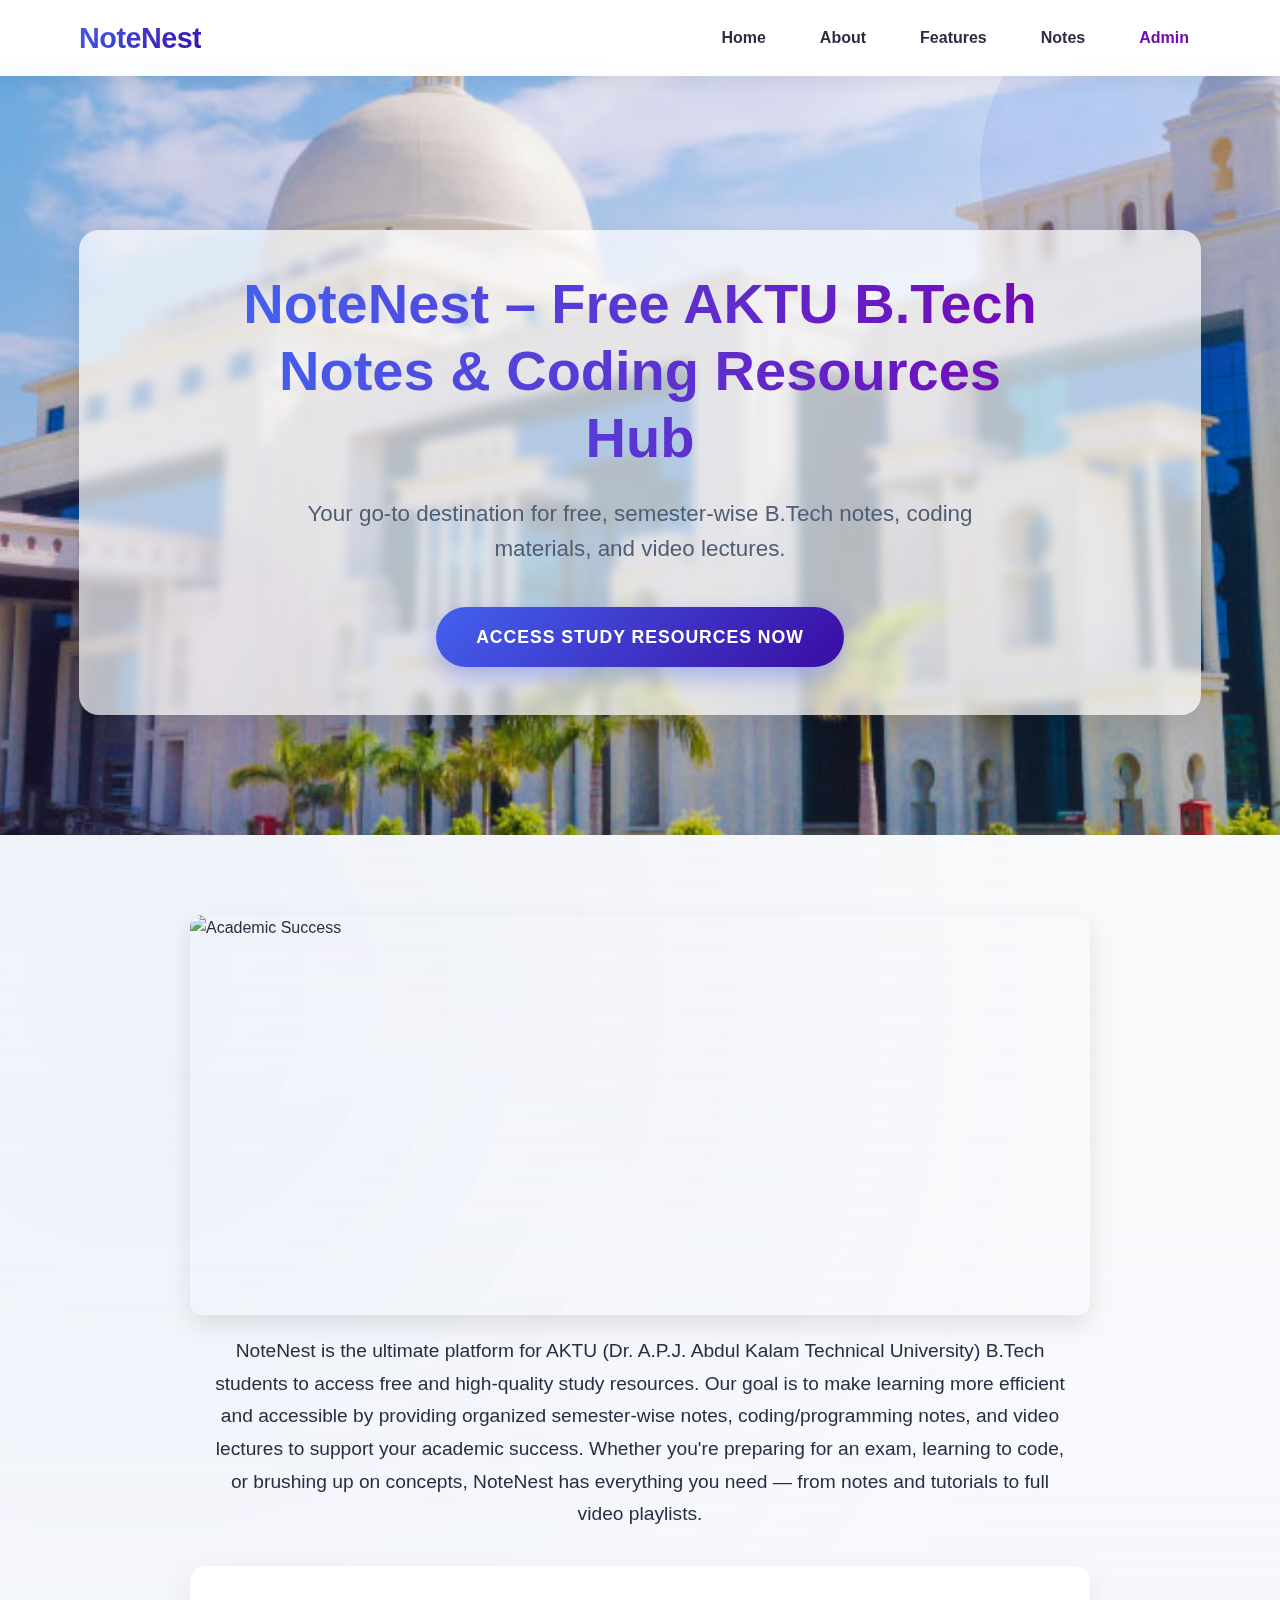
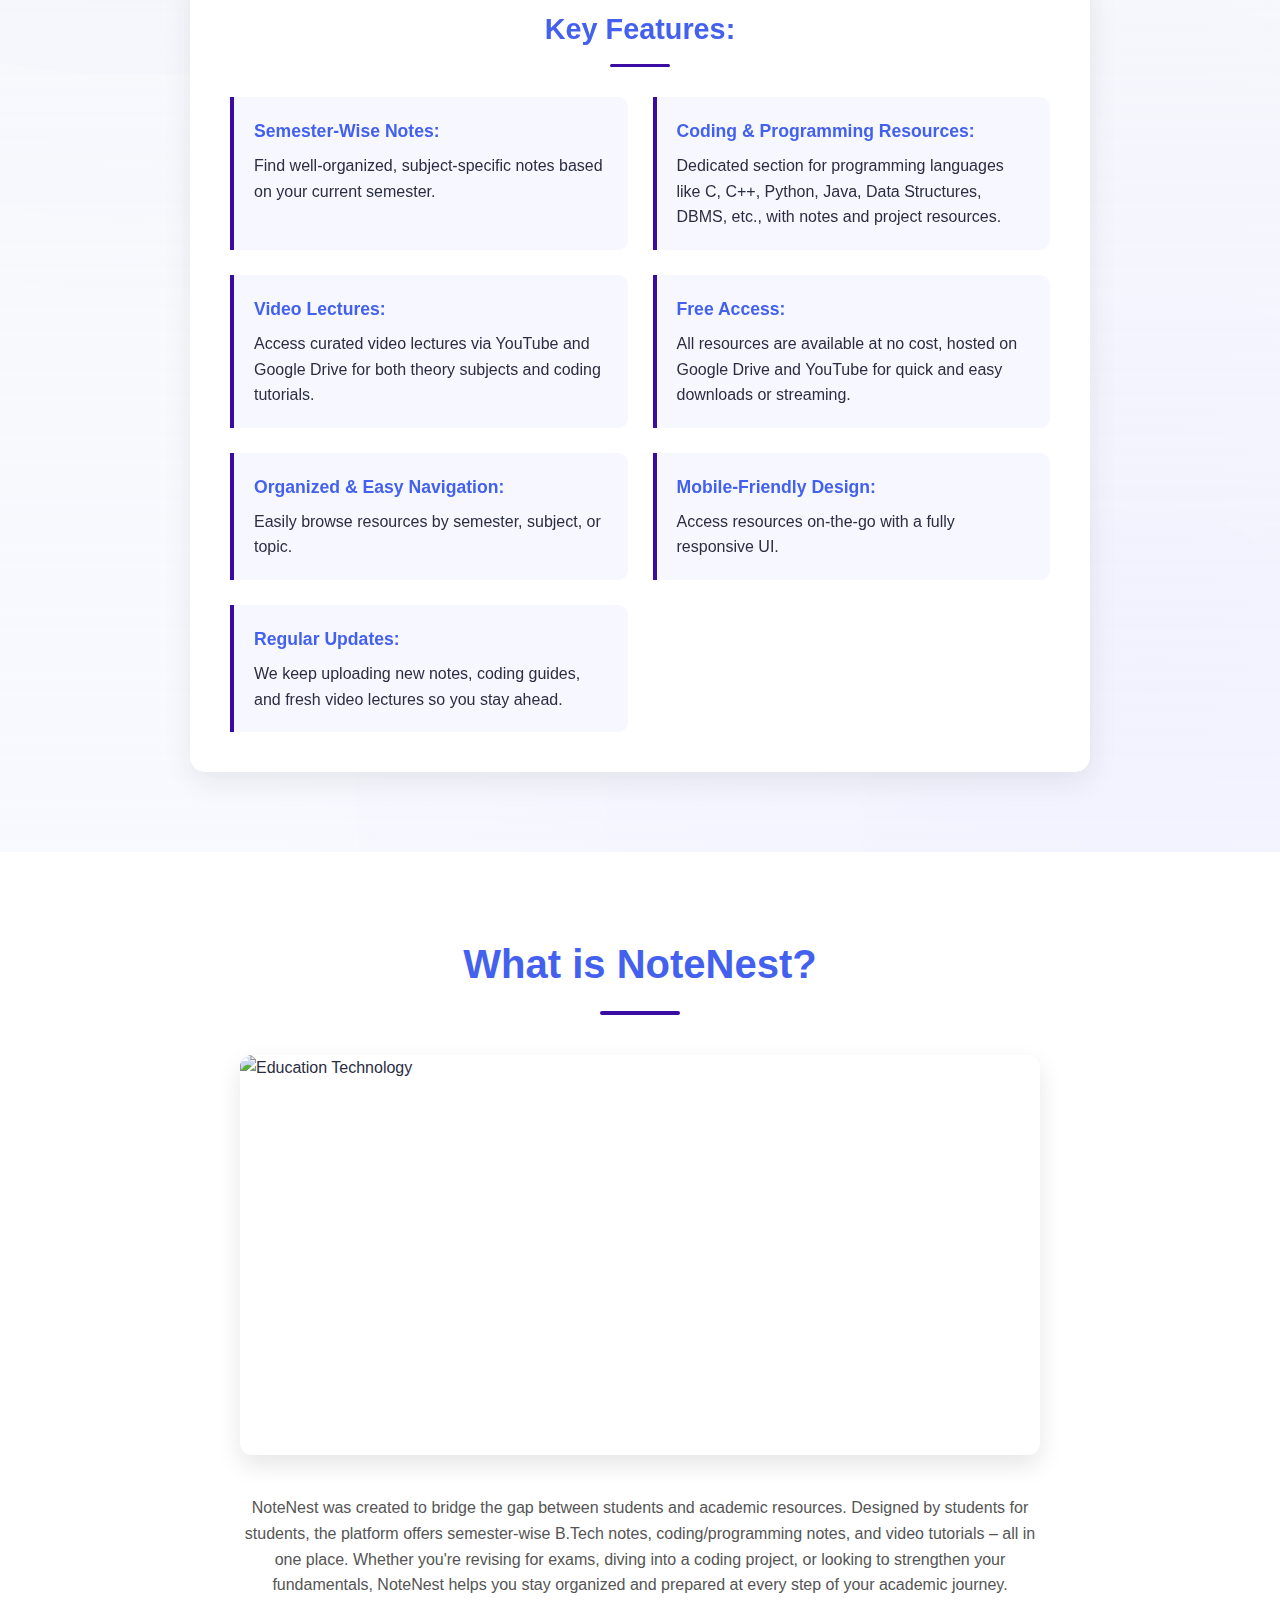
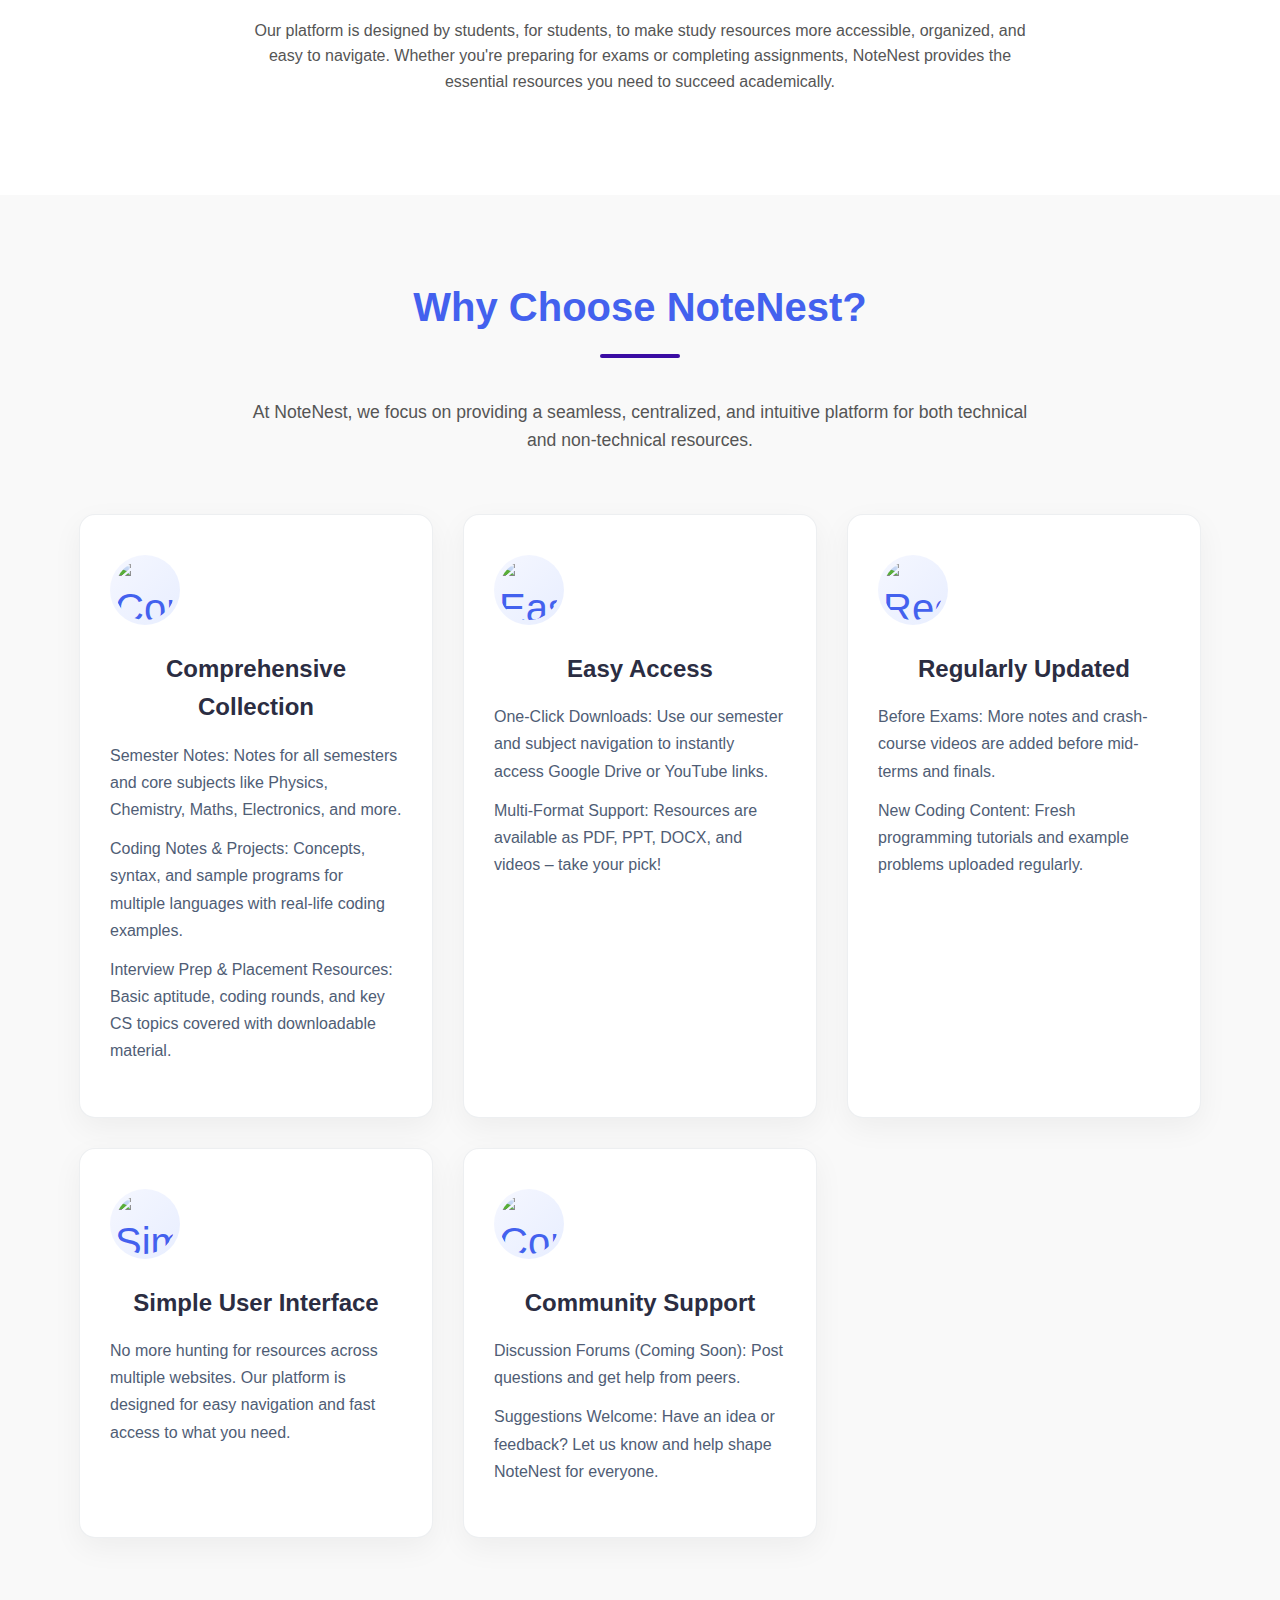
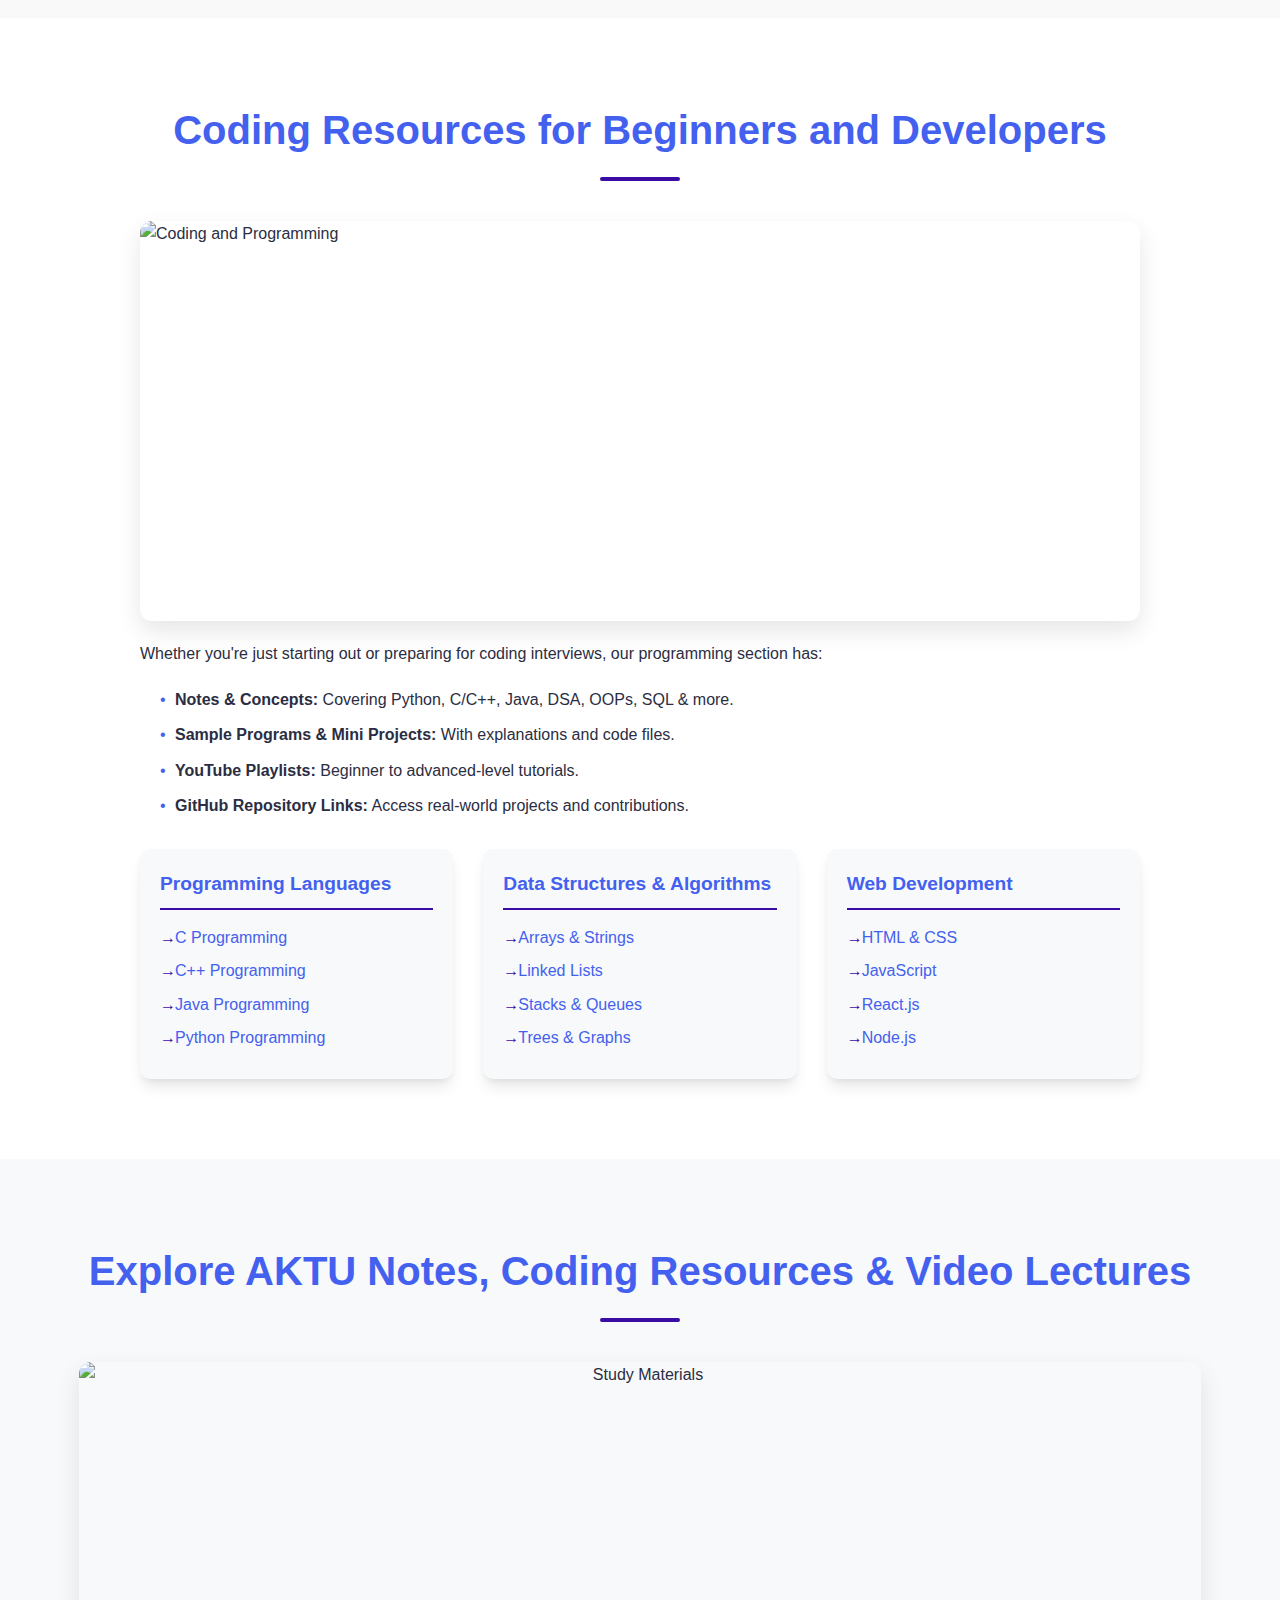
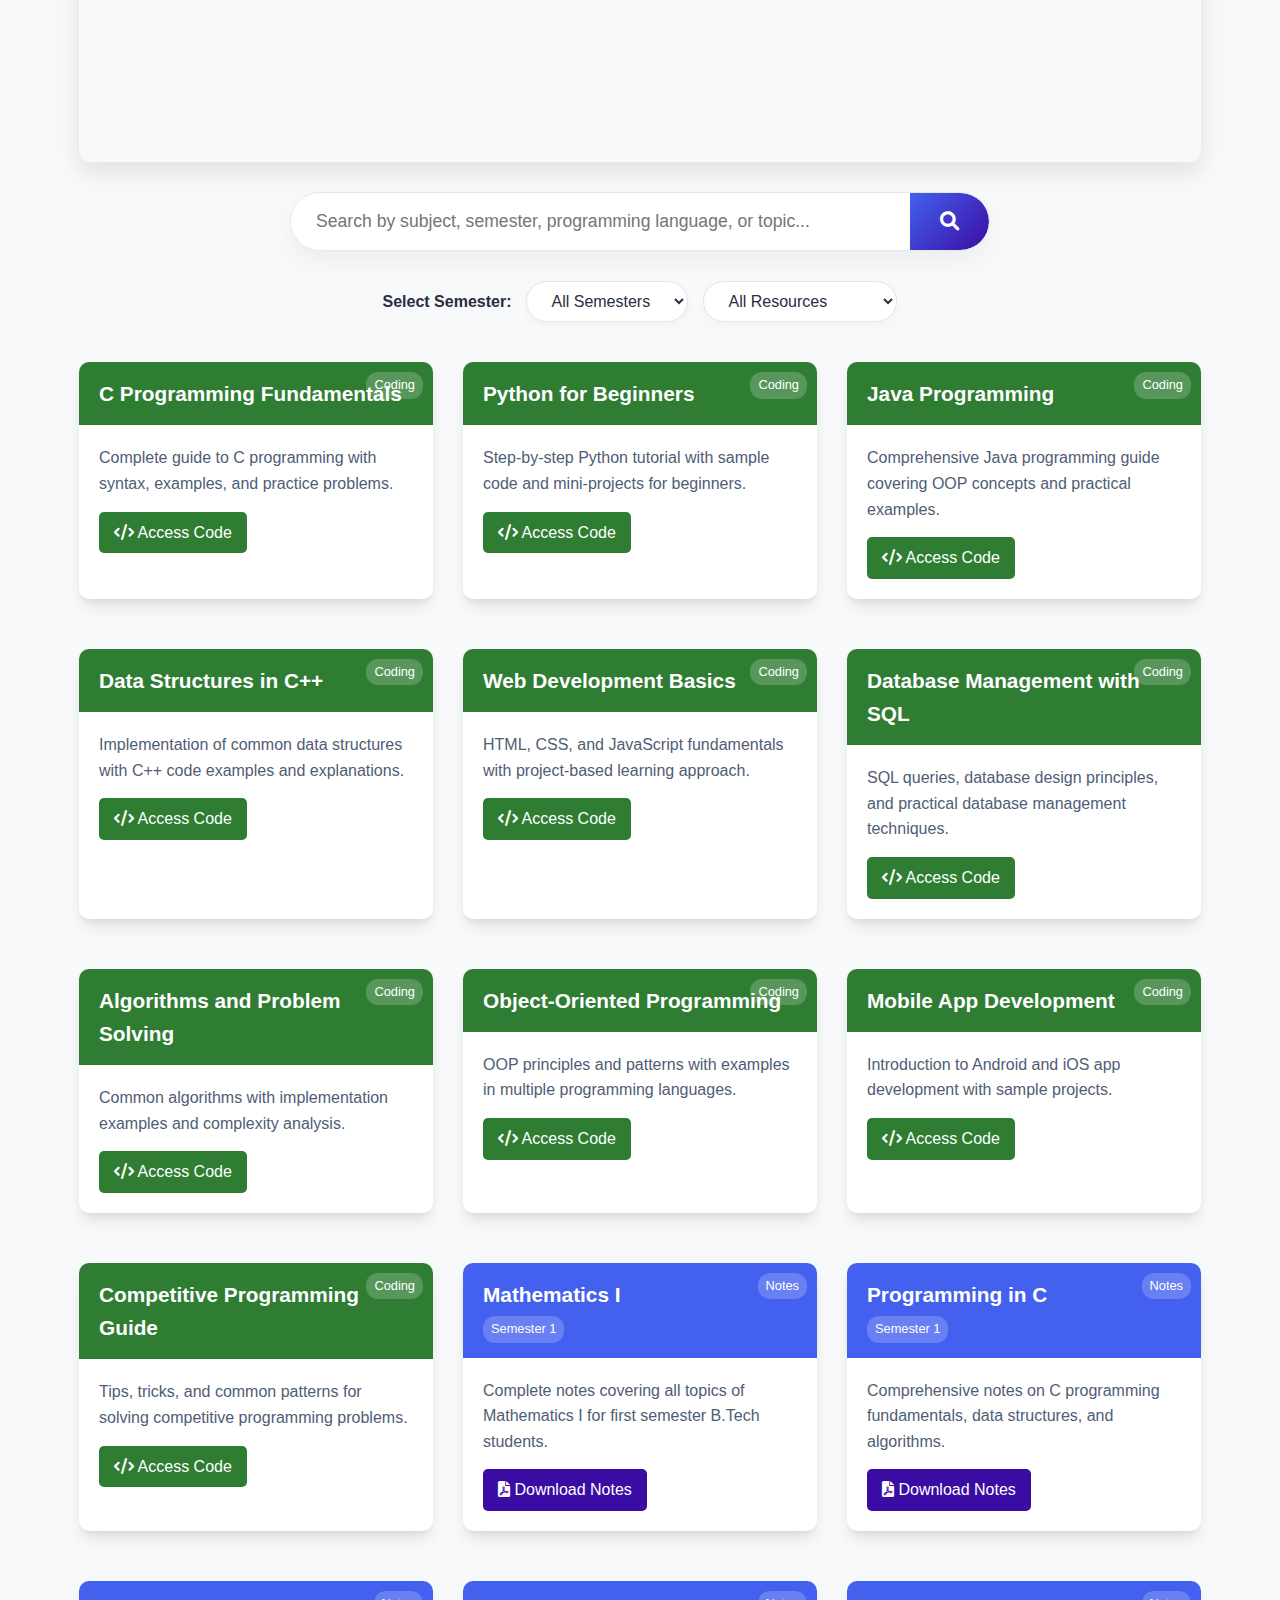
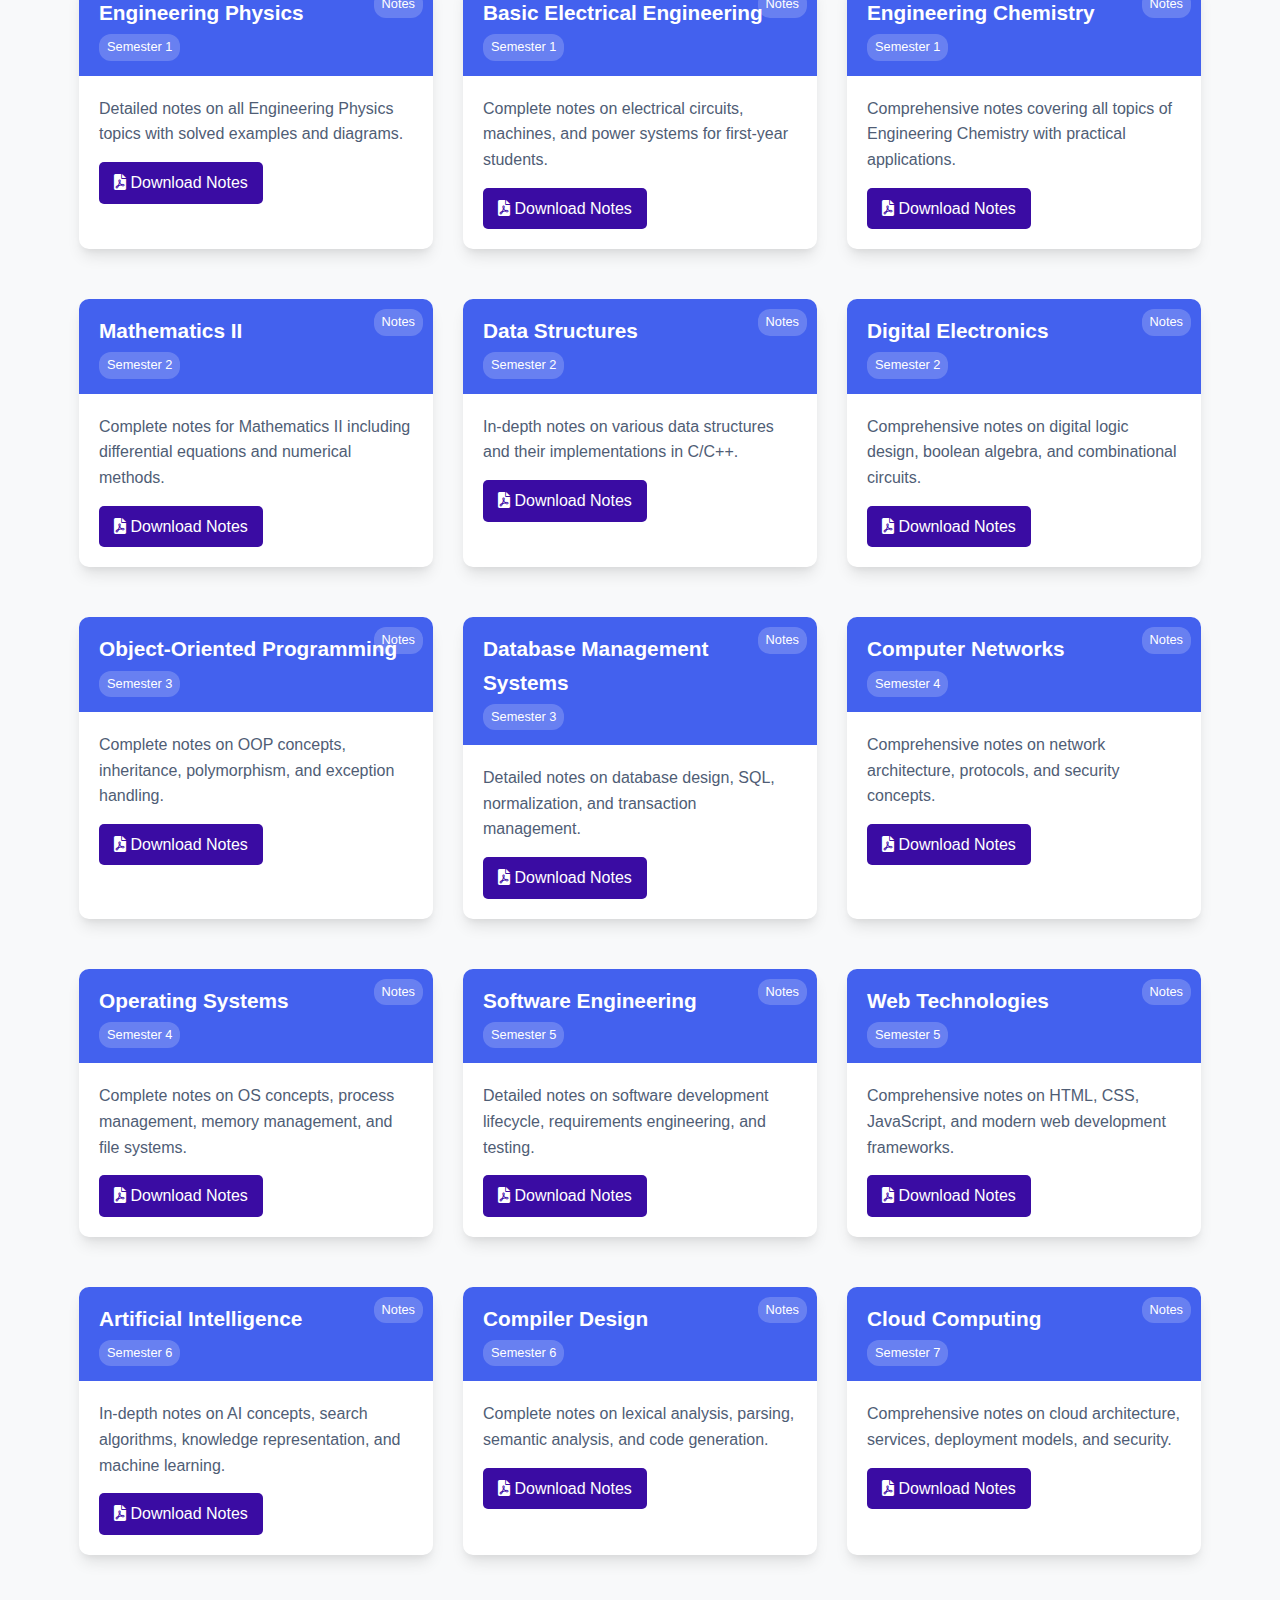
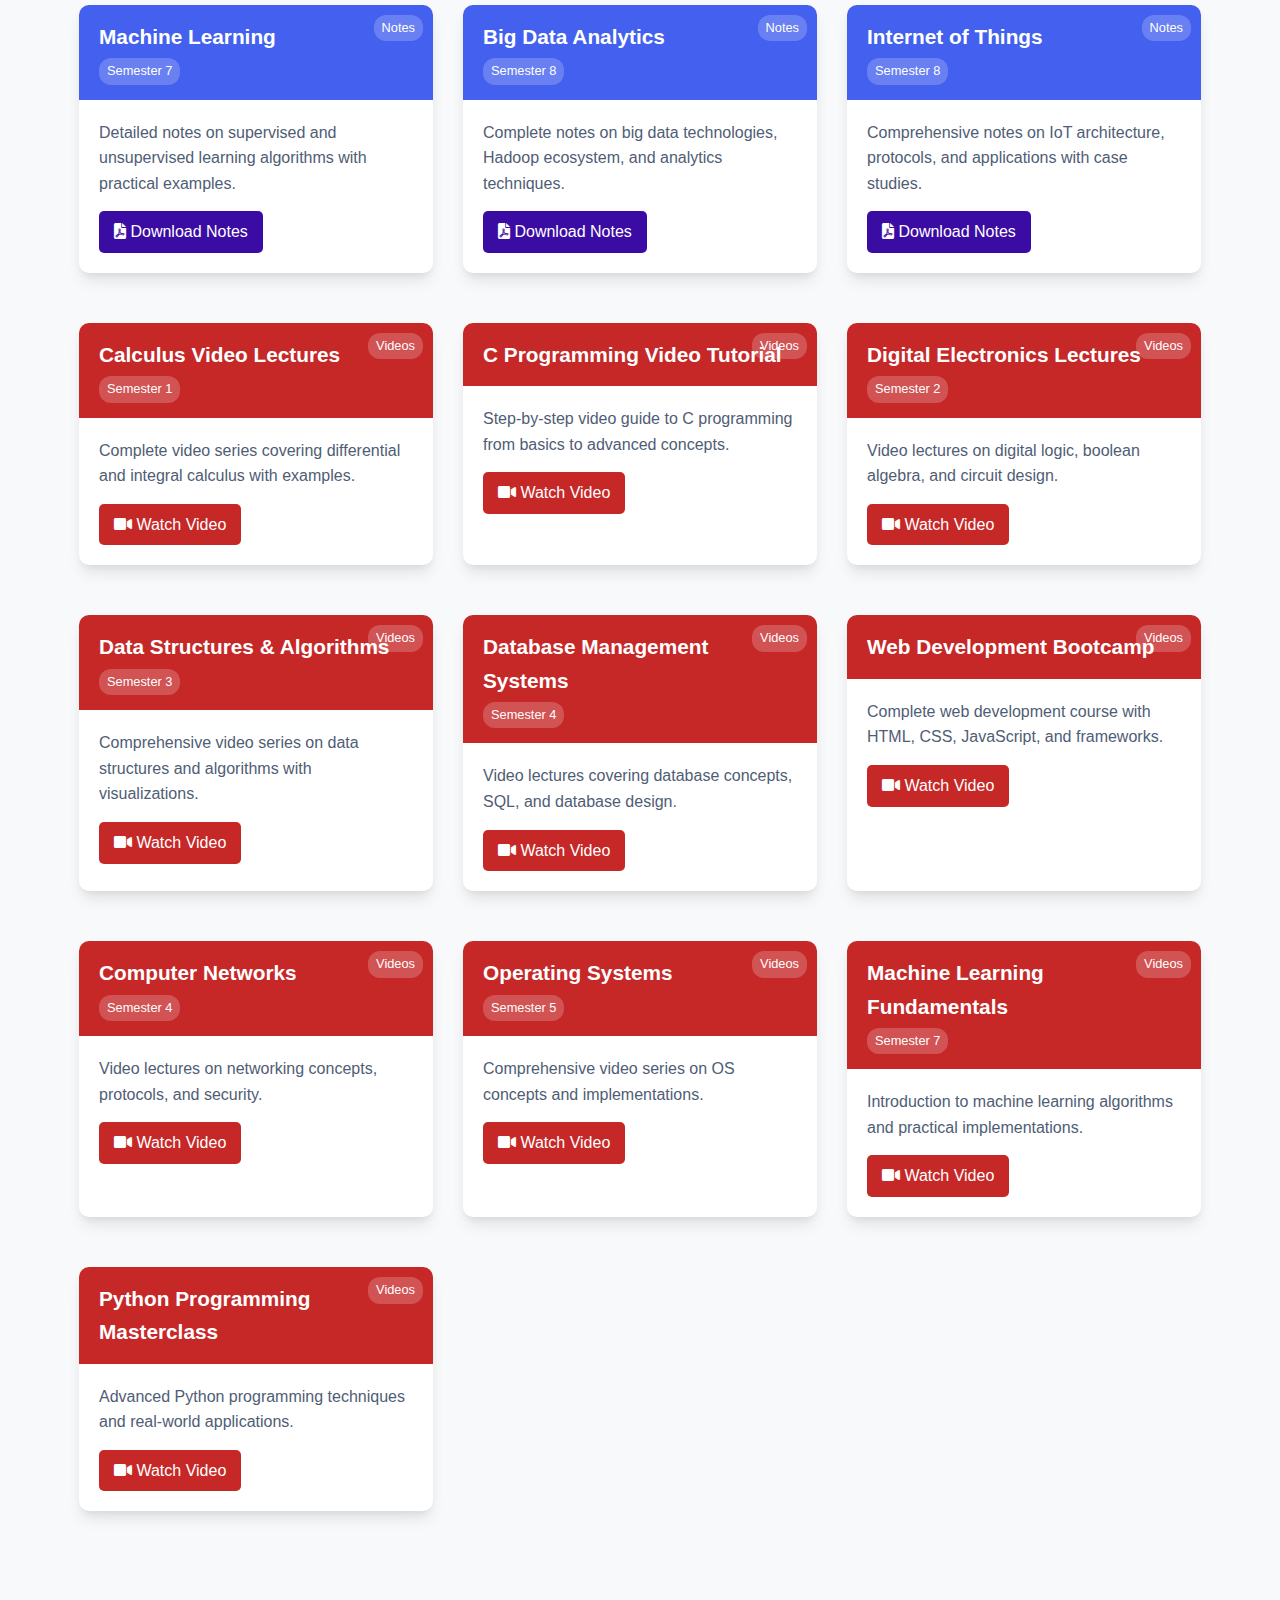
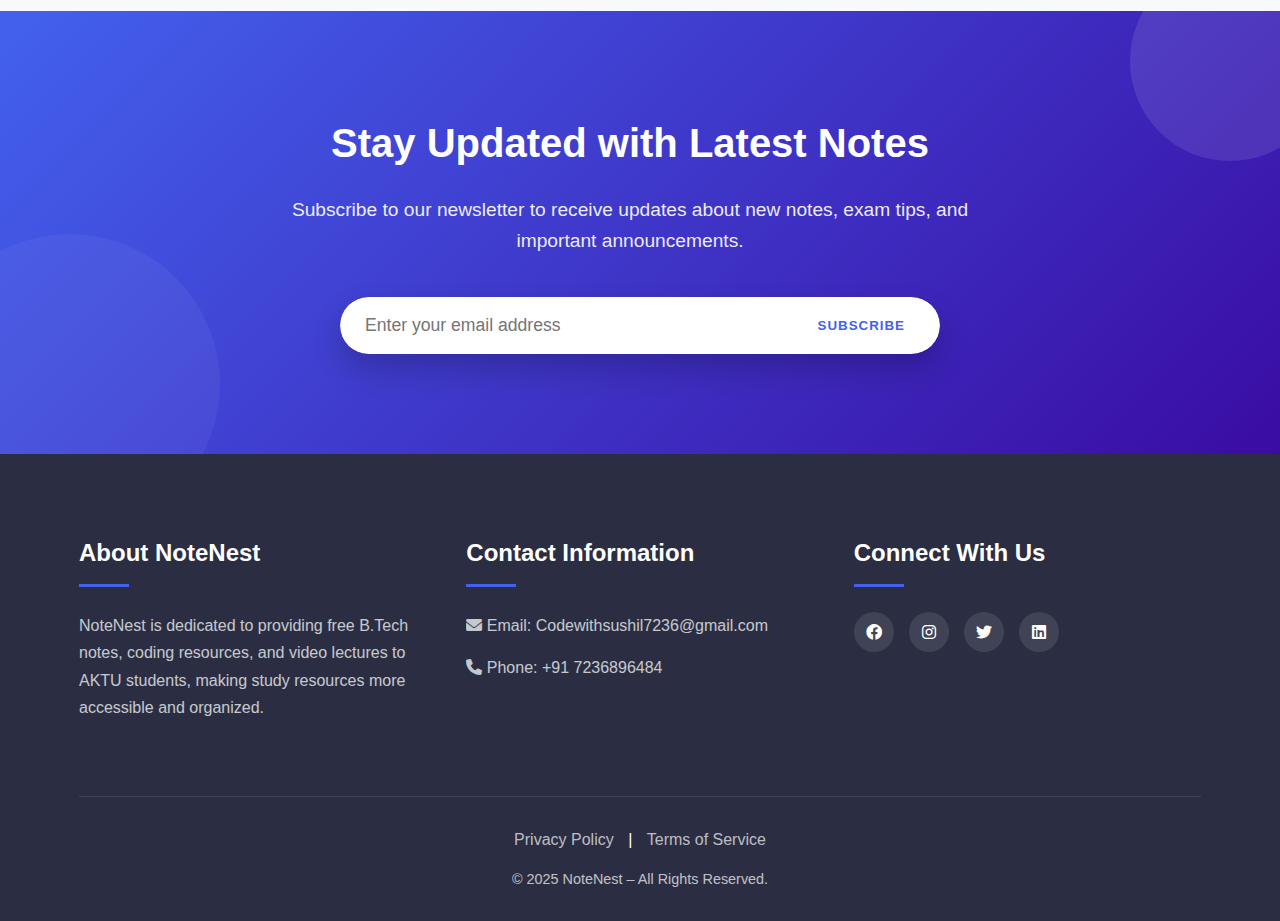
==== commit b55d23e4: "s" ====
--- a/index.html
+++ b/index.html
@@ -36,7 +36,7 @@
     <header id="home" class="hero">
         <div class="container">
             <div class="hero-content">
-
+                <img src="aktu.jpeg" alt="Student studying with laptop" class="hero-img">
                 <div class="hero-text">
                     <h1>NoteNest – Free AKTU B.Tech Notes & Coding Resources Hub</h1>
                     <p>Your go-to destination for free, semester-wise B.Tech notes, coding materials, and video lectures.</p>
@@ -50,6 +50,7 @@
     <section class="intro">
         <div class="container">
             <div class="intro-content">
+                <img src="https://images.unsplash.com/photo-1523240795612-9a054b0db644?ixlib=rb-4.0.3&ixid=M3wxMjA3fDB8MHxwaG90by1wYWdlfHx8fGVufDB8fHx8fA%3D%3D&auto=format&fit=crop&w=1470&q=80" alt="Academic Success" class="intro-img" style="float:left;">
                 <p>
                     NoteNest is the ultimate platform for AKTU (Dr. A.P.J. Abdul Kalam Technical University) B.Tech students to access free and high-quality study resources. Our goal is to make learning more efficient and accessible by providing organized semester-wise notes, coding/programming notes, and video lectures to support your academic success.
                     
@@ -76,7 +77,7 @@
         <div class="container">
             <h2 class="section-title">What is NoteNest?</h2>
             <div class="about-content">
-
+                <img src="https://images.unsplash.com/photo-1509062522246-3755977927d7?ixlib=rb-4.0.3&ixid=M3wxMjA3fDB8MHxwaG90by1wYWdlfHx8fGVufDB8fHx8fA%3D%3D&auto=format&fit=crop&w=1332&q=80" alt="Education Technology" class="about-img" style="float:right;">
                 <div class="about-text">
                     <p>
                         NoteNest was created to bridge the gap between students and academic resources. Designed by students for students, the platform offers semester-wise B.Tech notes, coding/programming notes, and video tutorials – all in one place.
@@ -102,7 +103,7 @@
             <div class="features-grid">
                 <div class="feature-card">
                     <div class="feature-icon">
-                        <i class="fas fa-book"></i>
+                        <img src="https://images.unsplash.com/photo-1517842645767-c639042777db?ixlib=rb-4.0.3&ixid=M3wxMjA3fDB8MHxwaG90by1wYWdlfHx8fGVufDB8fHx8fA%3D%3D&auto=format&fit=crop&w=1470&q=80" alt="Comprehensive Collection">
                     </div>
                     <h3>Comprehensive Collection</h3>
                     <p>Semester Notes: Notes for all semesters and core subjects like Physics, Chemistry, Maths, Electronics, and more.</p>
@@ -111,7 +112,7 @@
                 </div>
                 <div class="feature-card">
                     <div class="feature-icon">
-                        <i class="fas fa-download"></i>
+                        <img src="https://images.unsplash.com/photo-1522202176988-66273c2fd55f?ixlib=rb-4.0.3&ixid=M3wxMjA3fDB8MHxwaG90by1wYWdlfHx8fGVufDB8fHx8fA%3D%3D&auto=format&fit=crop&w=1471&q=80" alt="Easy Access">
                     </div>
                     <h3>Easy Access</h3>
                     <p>One-Click Downloads: Use our semester and subject navigation to instantly access Google Drive or YouTube links.</p>
@@ -119,7 +120,7 @@
                 </div>
                 <div class="feature-card">
                     <div class="feature-icon">
-                        <i class="fas fa-sync-alt"></i>
+                        <img src="https://images.unsplash.com/photo-1434030216411-0b793f4b4173?ixlib=rb-4.0.3&ixid=M3wxMjA3fDB8MHxwaG90by1wYWdlfHx8fGVufDB8fHx8fA%3D%3D&auto=format&fit=crop&w=1470&q=80" alt="Regularly Updated">
                     </div>
                     <h3>Regularly Updated</h3>
                     <p>Before Exams: More notes and crash-course videos are added before mid-terms and finals.</p>
@@ -127,14 +128,14 @@
                 </div>
                 <div class="feature-card">
                     <div class="feature-icon">
-                        <i class="fas fa-laptop"></i>
+                        <img src="https://images.unsplash.com/photo-1531482615713-2afd69097998?ixlib=rb-4.0.3&ixid=M3wxMjA3fDB8MHxwaG90by1wYWdlfHx8fGVufDB8fHx8fA%3D%3D&auto=format&fit=crop&w=1470&q=80" alt="Simple User Interface">
                     </div>
                     <h3>Simple User Interface</h3>
                     <p>No more hunting for resources across multiple websites. Our platform is designed for easy navigation and fast access to what you need.</p>
                 </div>
                 <div class="feature-card">
                     <div class="feature-icon">
-                        <i class="fas fa-users"></i>
+                        <img src="https://images.unsplash.com/photo-1531545514256-b1400bc00f31?ixlib=rb-4.0.3&ixid=M3wxMjA3fDB8MHxwaG90by1wYWdlfHx8fGVufDB8fHx8fA%3D%3D&auto=format&fit=crop&w=1374&q=80" alt="Community Support">
                     </div>
                     <h3>Community Support</h3>
                     <p>Discussion Forums (Coming Soon): Post questions and get help from peers.</p>
@@ -149,6 +150,7 @@
         <div class="container">
             <h2 class="section-title">Coding Resources for Beginners and Developers</h2>
             <div class="coding-content">
+                <img src="https://images.unsplash.com/photo-1498050108023-c5249f4df085?ixlib=rb-4.0.3&ixid=M3wxMjA3fDB8MHxwaG90by1wYWdlfHx8fGVufDB8fHx8fA%3D%3D&auto=format&fit=crop&w=1472&q=80" alt="Coding and Programming" class="coding-img" style="float:left;">
                 <p>
                     Whether you're just starting out or preparing for coding interviews, our programming section has:
                 </p>
@@ -195,6 +197,9 @@
     <section id="notes" class="notes">
         <div class="container">
             <h2 class="section-title">Explore AKTU Notes, Coding Resources & Video Lectures</h2>
+            <div style="text-align:center;margin-bottom:30px;">
+                <img src="https://images.unsplash.com/photo-1456513080510-7bf3a84b82f8?ixlib=rb-4.0.3&ixid=M3wxMjA3fDB8MHxwaG90by1wYWdlfHx8fGVufDB8fHx8fA%3D%3D&auto=format&fit=crop&w=1373&q=80" alt="Study Materials" class="hero-img">
+            </div>
             <div class="search-container">
                 <input type="text" id="searchInput" placeholder="Search by subject, semester, programming language, or topic...">
                 <button id="searchButton"><i class="fas fa-search"></i></button>
@@ -228,8 +233,15 @@
     <!-- Newsletter Section -->
     <section class="newsletter">
         <div class="container">
-            <h2>Stay Updated with Latest Notes</h2>
-            <p>Subscribe to our newsletter to receive updates about new notes, exam tips, and important announcements.</p>
+            <div style="display:flex;align-items:center;justify-content:space-between;flex-wrap:wrap;">
+                <div style="flex:1;min-width:300px;">
+                    <h2>Stay Updated with Latest Notes</h2>
+                    <p>Subscribe to our newsletter to receive updates about new notes, exam tips, and important announcements.</p>
+                </div>
+                <div style="flex:0 0 auto;margin-left:20px;">
+                    <img src="https://images.unsplash.com/photo-1596526131083-e8c633c948d2?ixlib=rb-4.0.3&ixid=M3wxMjA3fDB8MHxwaG90by1wYWdlfHx8fGVufDB8fHx8fA%3D%3D&auto=format&fit=crop&w=1374&q=80" alt="Newsletter subscription" class="hero-img" style="max-width:180px;">
+                </div>
+            </div>
             <form id="newsletterForm" class="newsletter-form">
                 <input type="email" id="emailInput" placeholder="Enter your email address" required>
                 <button type="submit" class="cta-button">Subscribe</button>
--- a/enhanced-styles.css
+++ b/enhanced-styles.css
@@ -1,4 +1,87 @@
 /* Enhanced UI Styles for NoteNest */
+
+/* Image Standardization */
+.hero-img, .intro-img, .about-img, .coding-img {
+    display: block;
+    border-radius: 12px;
+    box-shadow: 0 10px 25px rgba(0, 0, 0, 0.1);
+    width: 100%;
+    height: 100%;
+    object-fit: cover;
+}
+
+.hero-img {
+    display: none; /* Hide the original image as we're using it as background */
+}
+
+.intro-img, .coding-img {
+    width: 100%;
+    height: 400px;
+    margin-right: 0;
+    margin-bottom: 20px;
+}
+
+.about-img {
+    width: 100%;
+    height: 400px;
+    margin-left: 0;
+    margin-bottom: 20px;
+}
+
+.feature-icon img {
+    width: 60px;
+    height: 60px;
+    object-fit: cover;
+    border-radius: 50%;
+    transition: transform 0.3s ease;
+}
+
+.feature-card:hover .feature-icon img {
+    transform: scale(1.1);
+}
+
+/* Newsletter section image */
+.newsletter img {
+    border-radius: 12px;
+    box-shadow: 0 10px 25px rgba(0, 0, 0, 0.1);
+    width: 100%;
+    height: 400px;
+    object-fit: cover;
+}
+
+/* Notes section center image */
+.notes .container > div:first-of-type img {
+    display: inline-block;
+    width: 100%;
+    height: 400px;
+    object-fit: cover;
+}
+
+@media (max-width: 768px) {
+    .hero {
+        padding: 100px 0 60px;
+        background-attachment: scroll; /* Better performance on mobile */
+    }
+    
+    .hero-content {
+        padding: 30px 20px;
+    }
+    
+    .intro-img, .about-img, .coding-img {
+        width: 100%;
+        height: 300px;
+        float: none;
+        margin: 0 auto 20px;
+        display: block;
+    }
+    
+    .newsletter img {
+        width: 100%;
+        height: auto;
+        margin: 0 auto 20px;
+        display: block;
+    }
+}
 
 /* Updated Color Scheme */
 :root {
@@ -52,10 +135,17 @@
 
 /* Enhanced Hero Section */
 .hero {
-    background: linear-gradient(135deg, #f5f7ff 0%, #e0e7ff 100%);
+    background: linear-gradient(135deg, rgba(245, 247, 255, 0.7) 0%, rgba(224, 231, 255, 0.7) 100%);
     position: relative;
     padding: 160px 0 120px;
     overflow: hidden;
+    background-image: url('aktu.jpeg');
+    background-size: cover;
+    background-position: center;
+    background-repeat: no-repeat;
+    background-attachment: fixed;
+    backdrop-filter: blur(10px);
+    -webkit-backdrop-filter: blur(10px);
 }
 
 .hero::before {
@@ -85,6 +175,12 @@
 .hero-content {
     position: relative;
     z-index: 2;
+    background-color: rgba(255, 255, 255, 0.7);
+    padding: 40px;
+    border-radius: 20px;
+    box-shadow: 0 15px 30px rgba(0, 0, 0, 0.1);
+    backdrop-filter: blur(5px);
+    -webkit-backdrop-filter: blur(5px);
 }
 
 .hero-text {
@@ -483,6 +579,11 @@
 
 /* Responsive Design Enhancements */
 @media (max-width: 992px) {
+    .hero-content {
+        max-width: 90%;
+        margin: 0 auto;
+    }
+    
     .hero-content h1 {
         font-size: 2.8rem;
     }
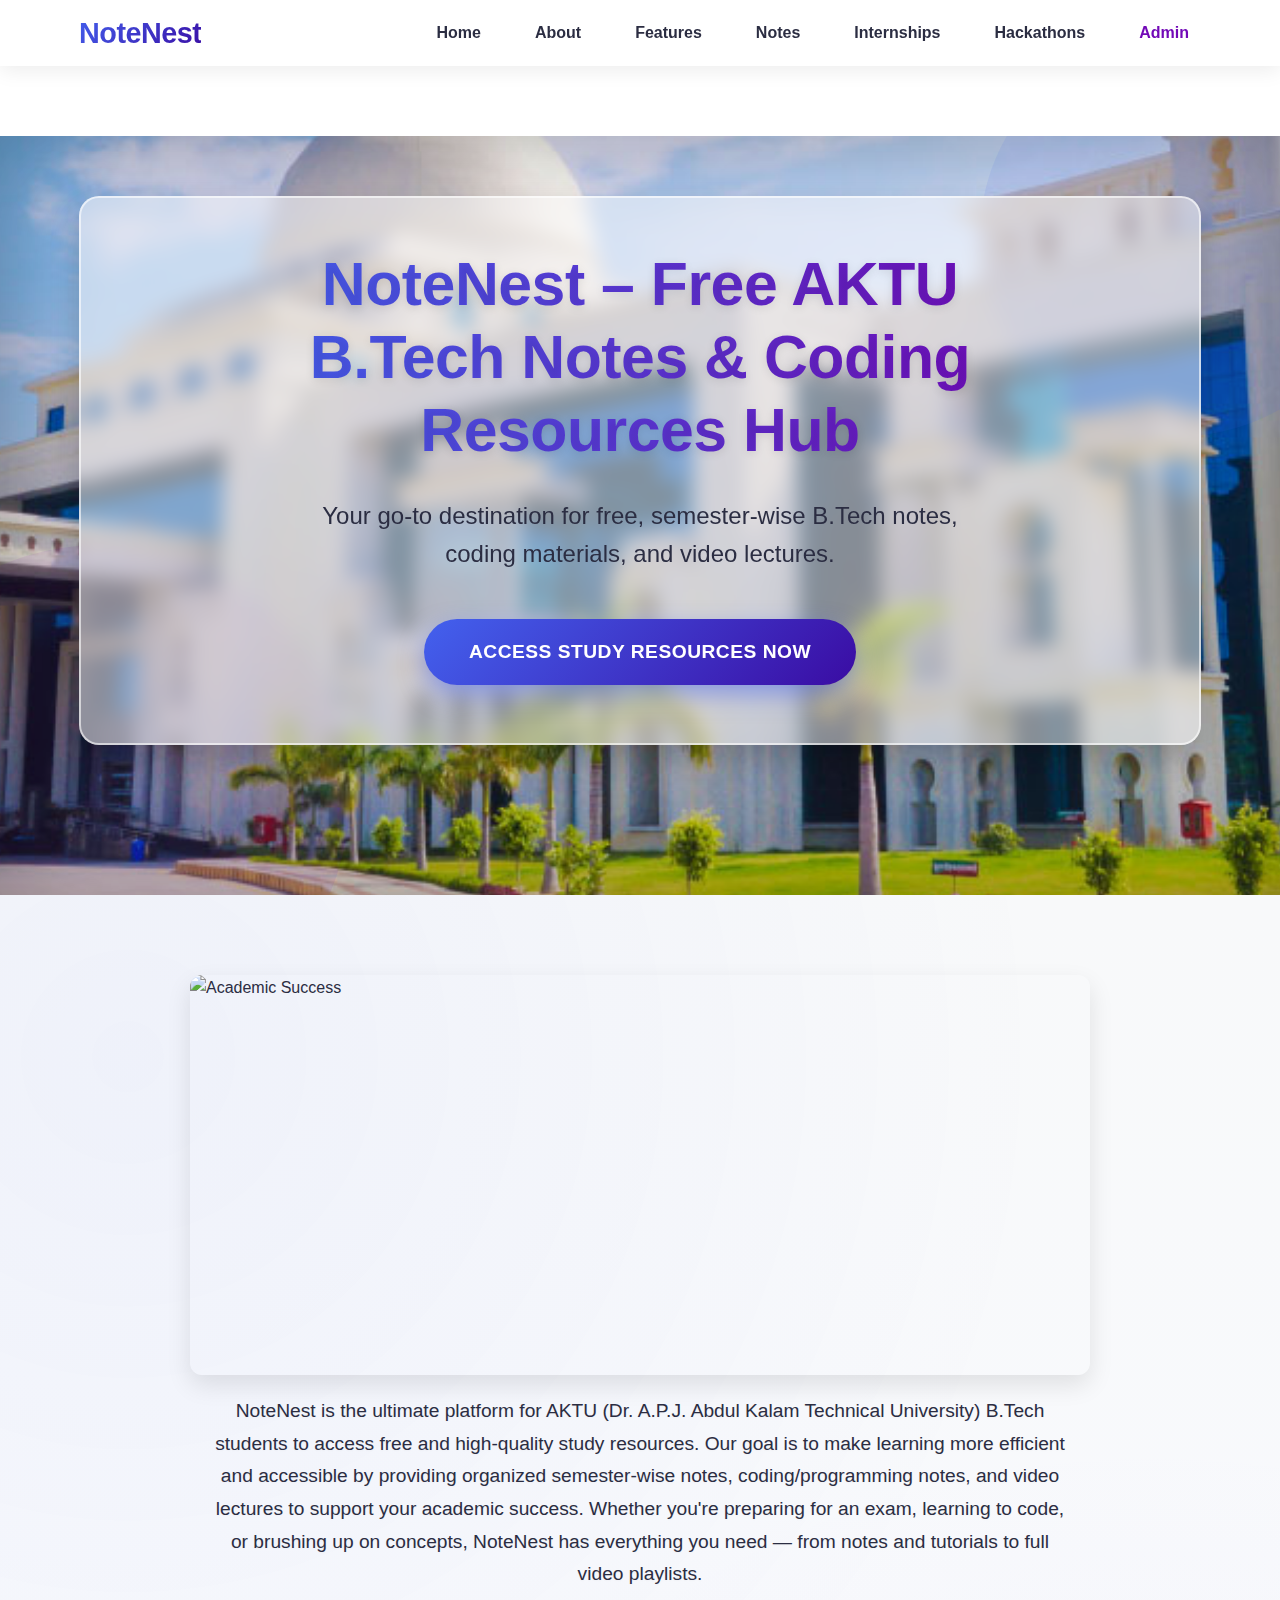
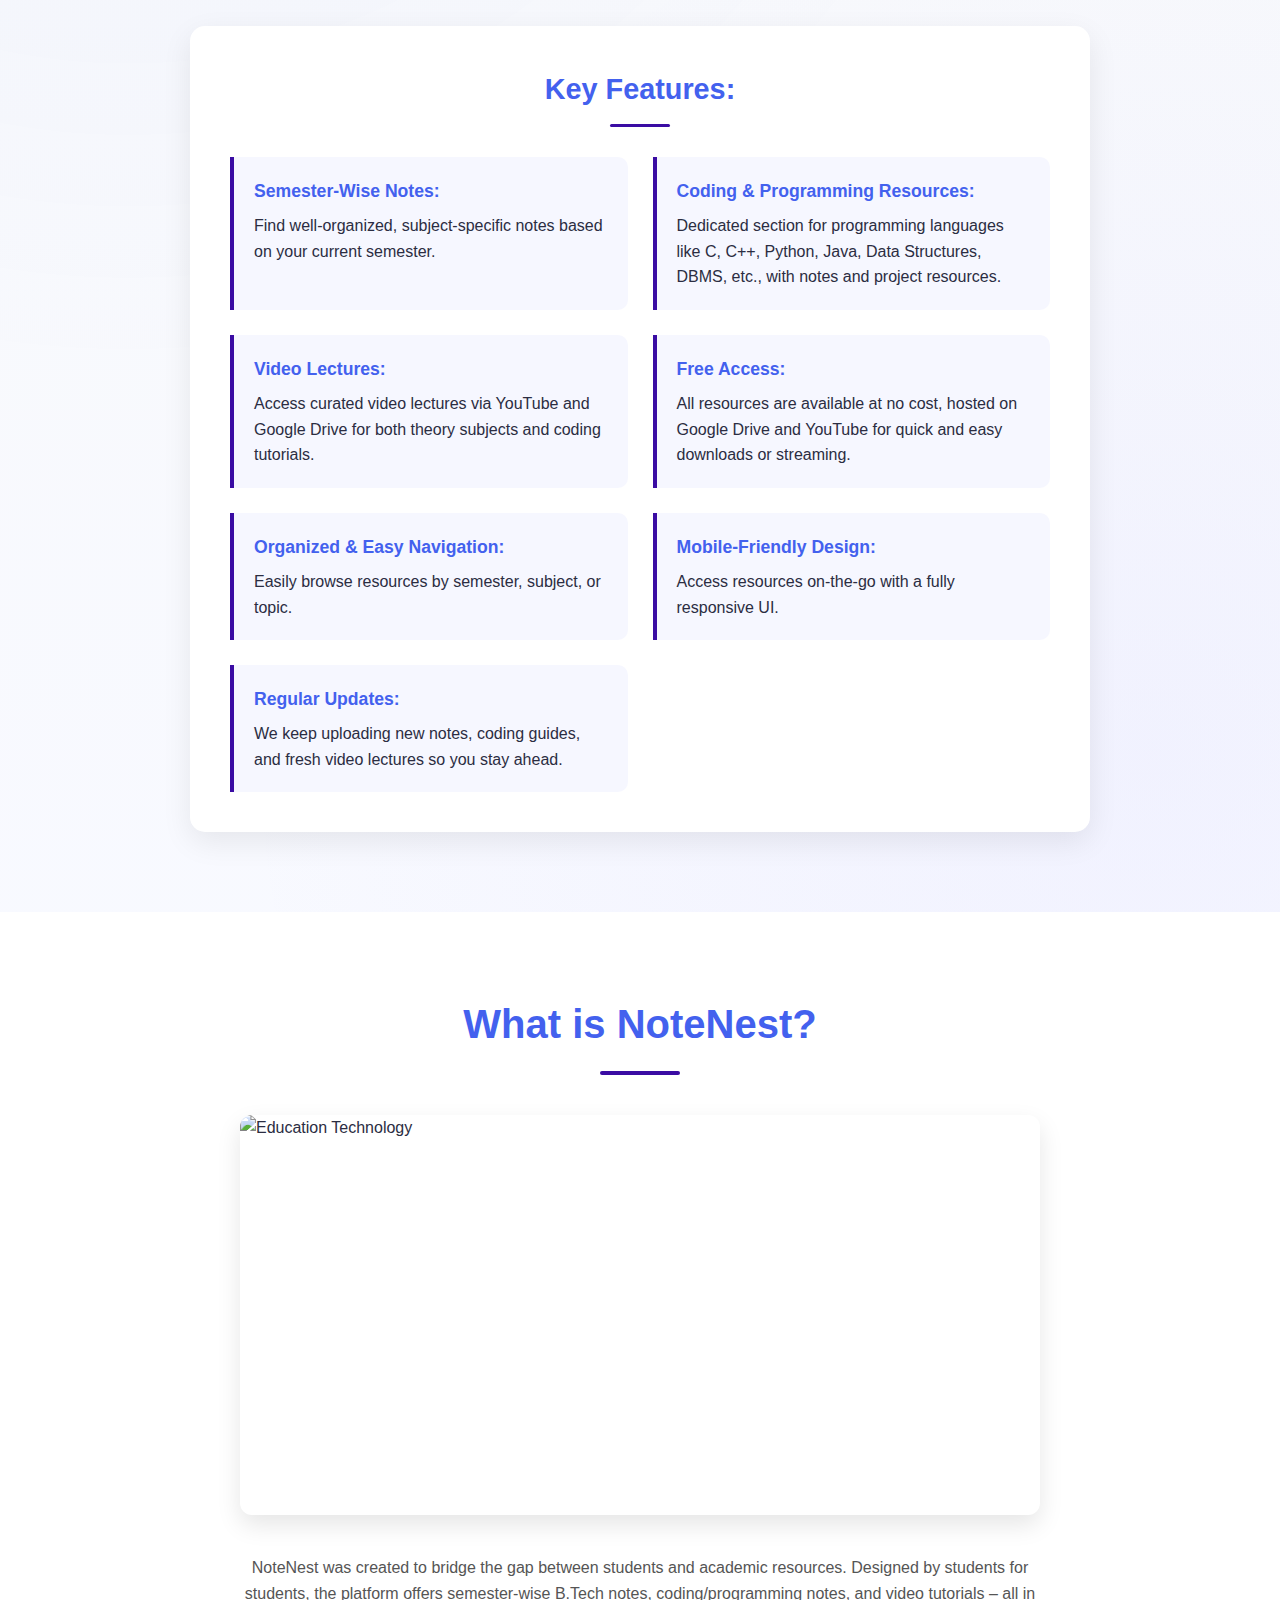
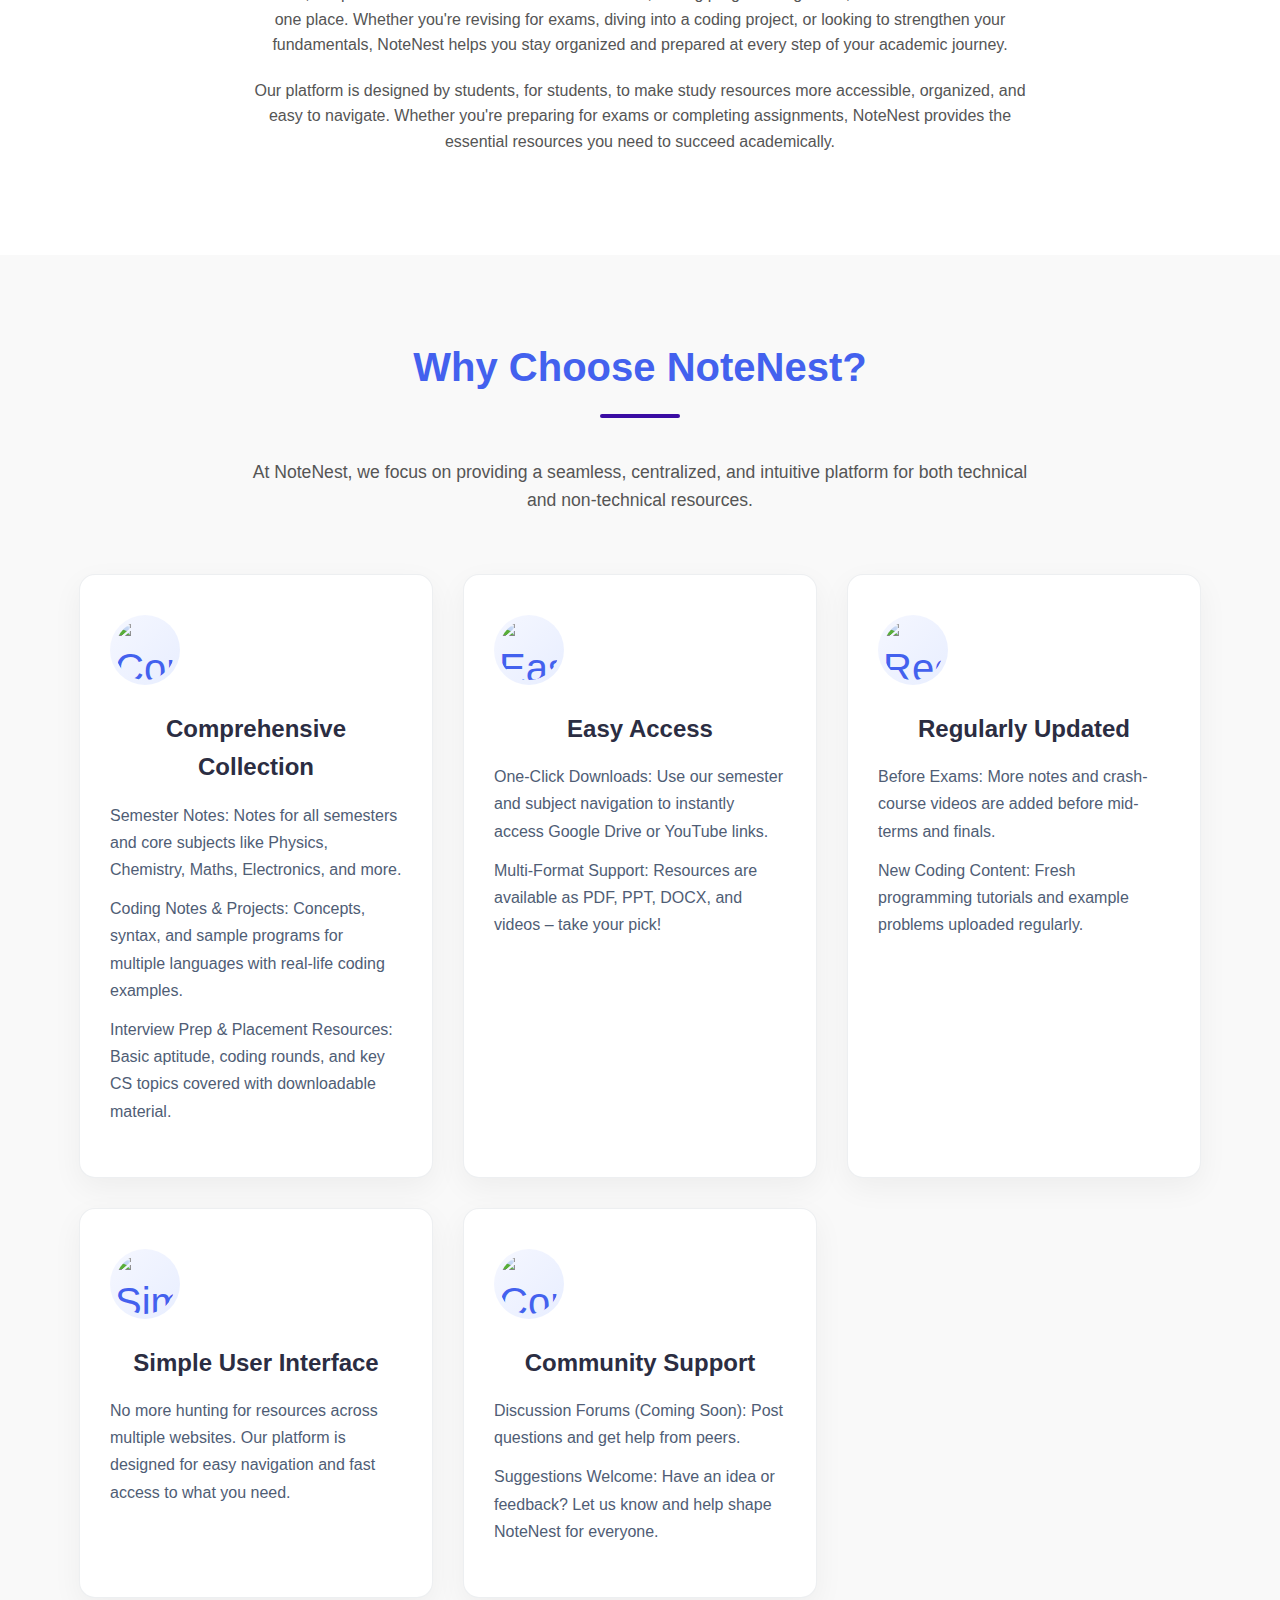
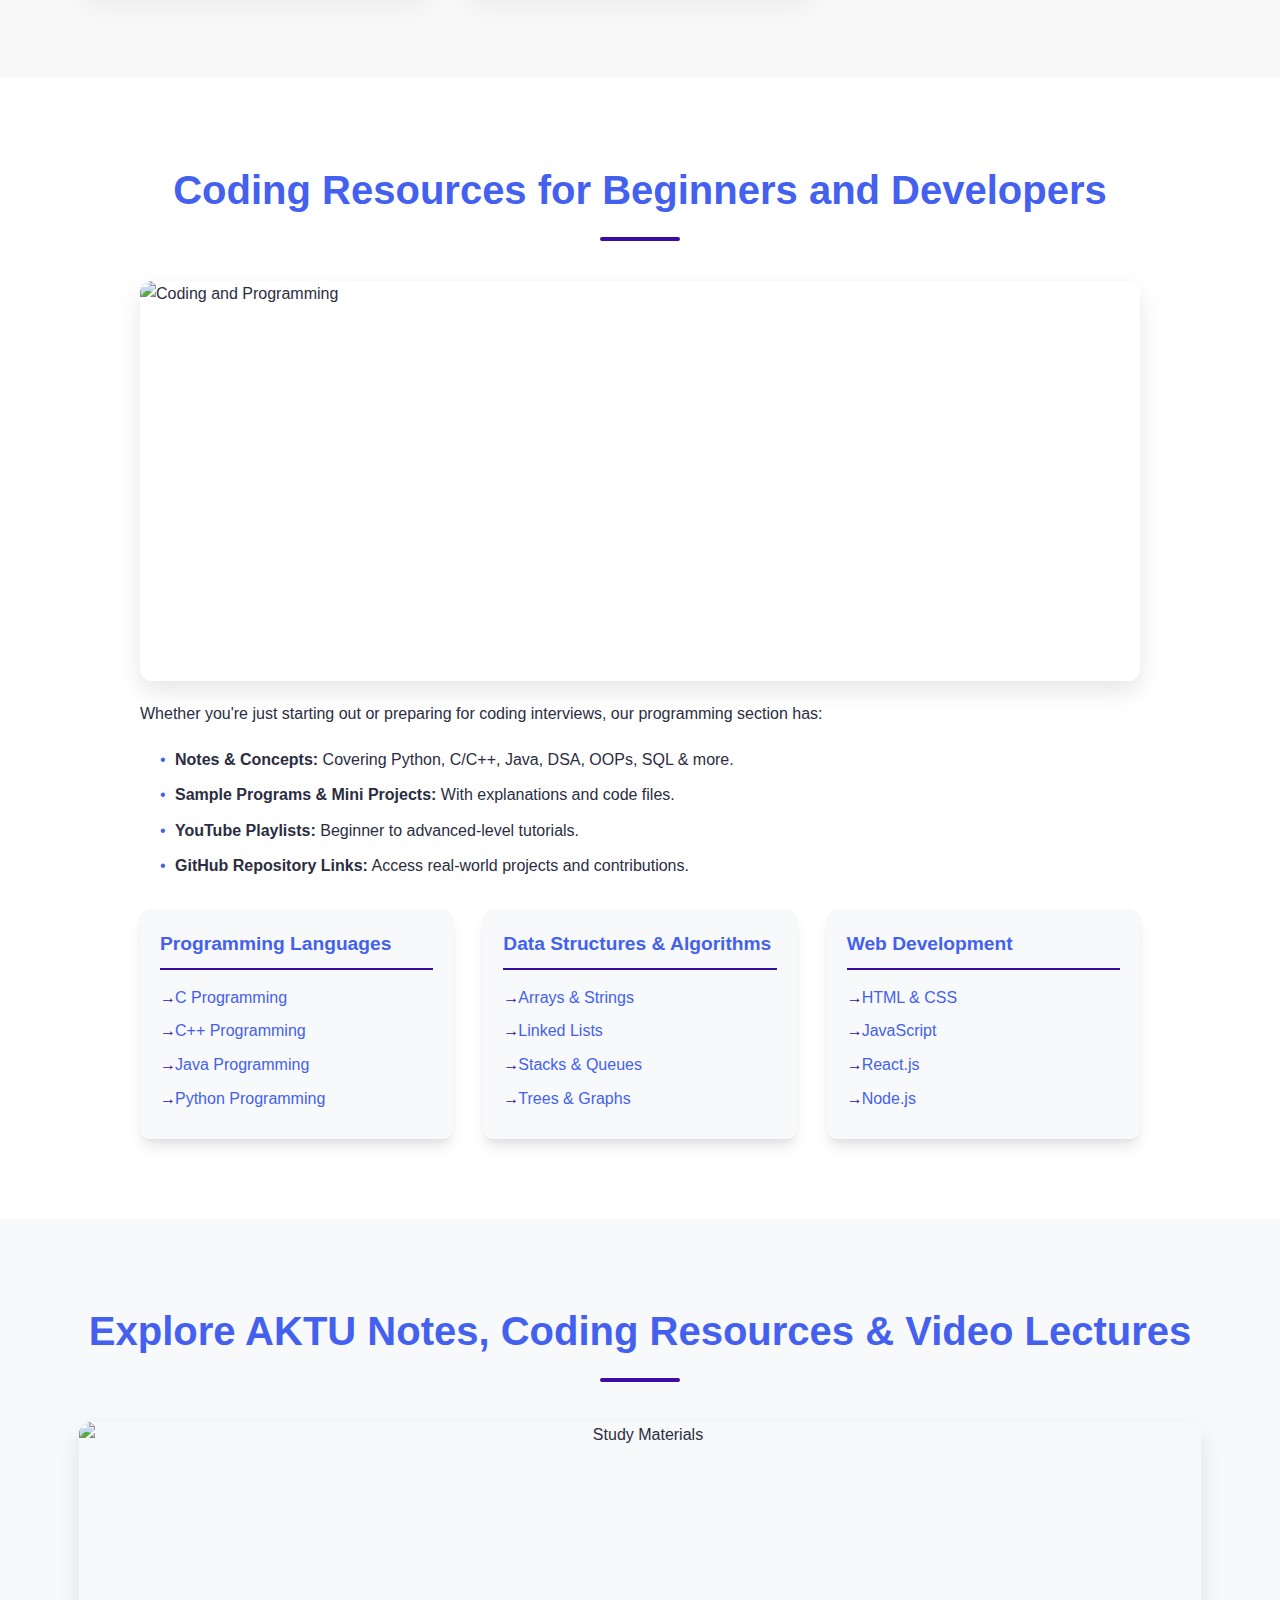
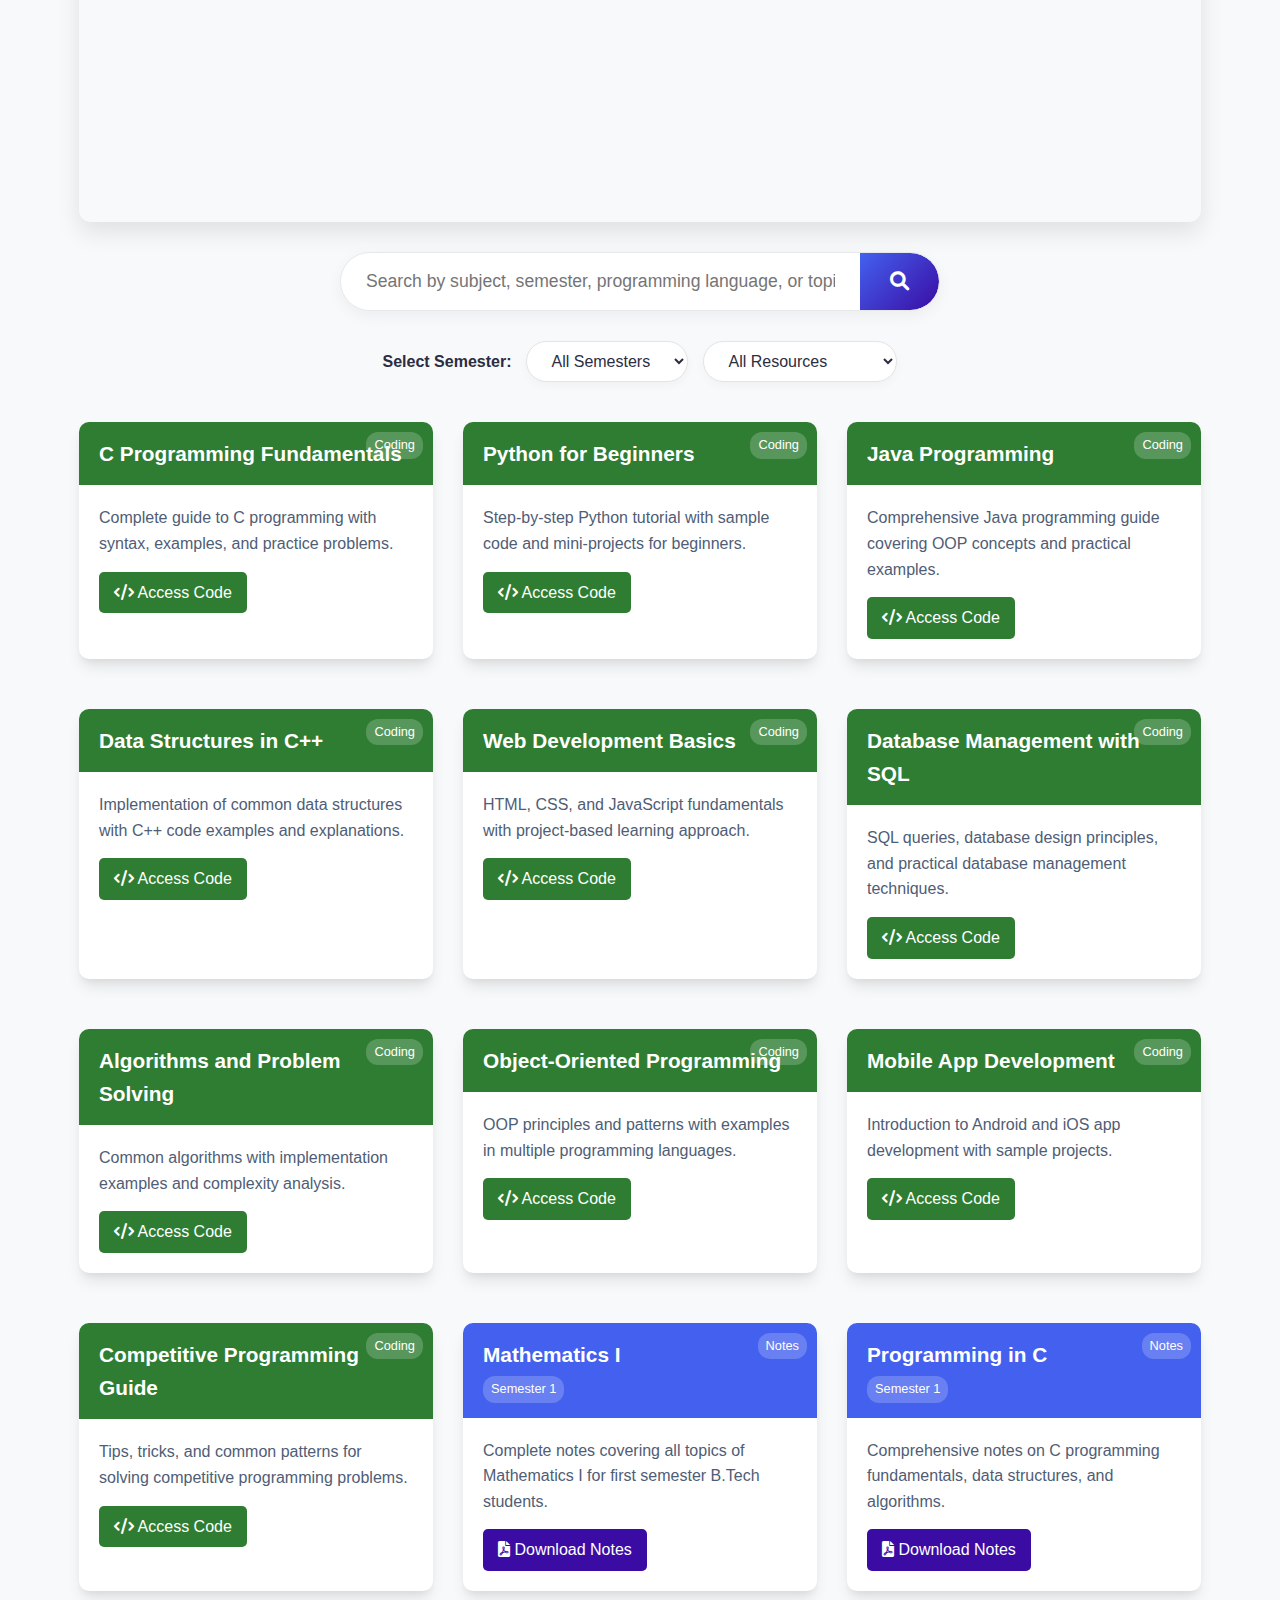
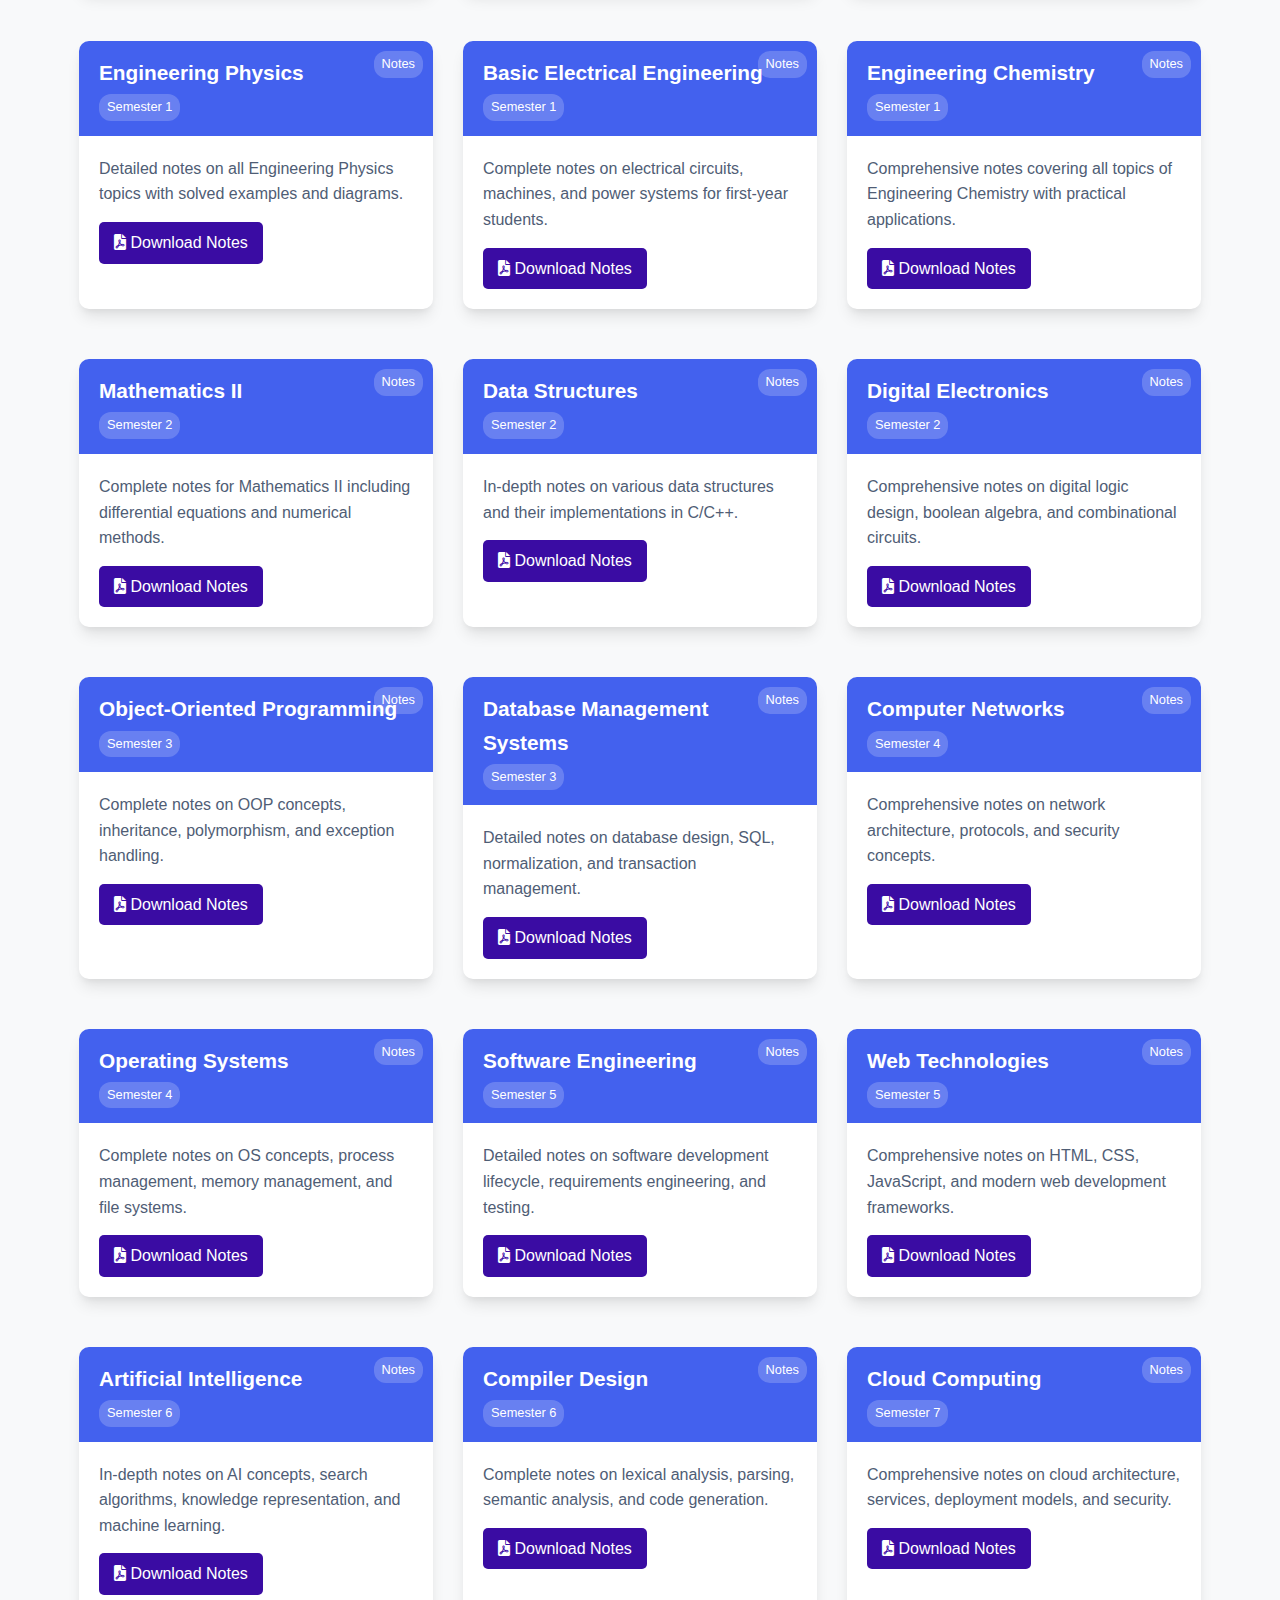
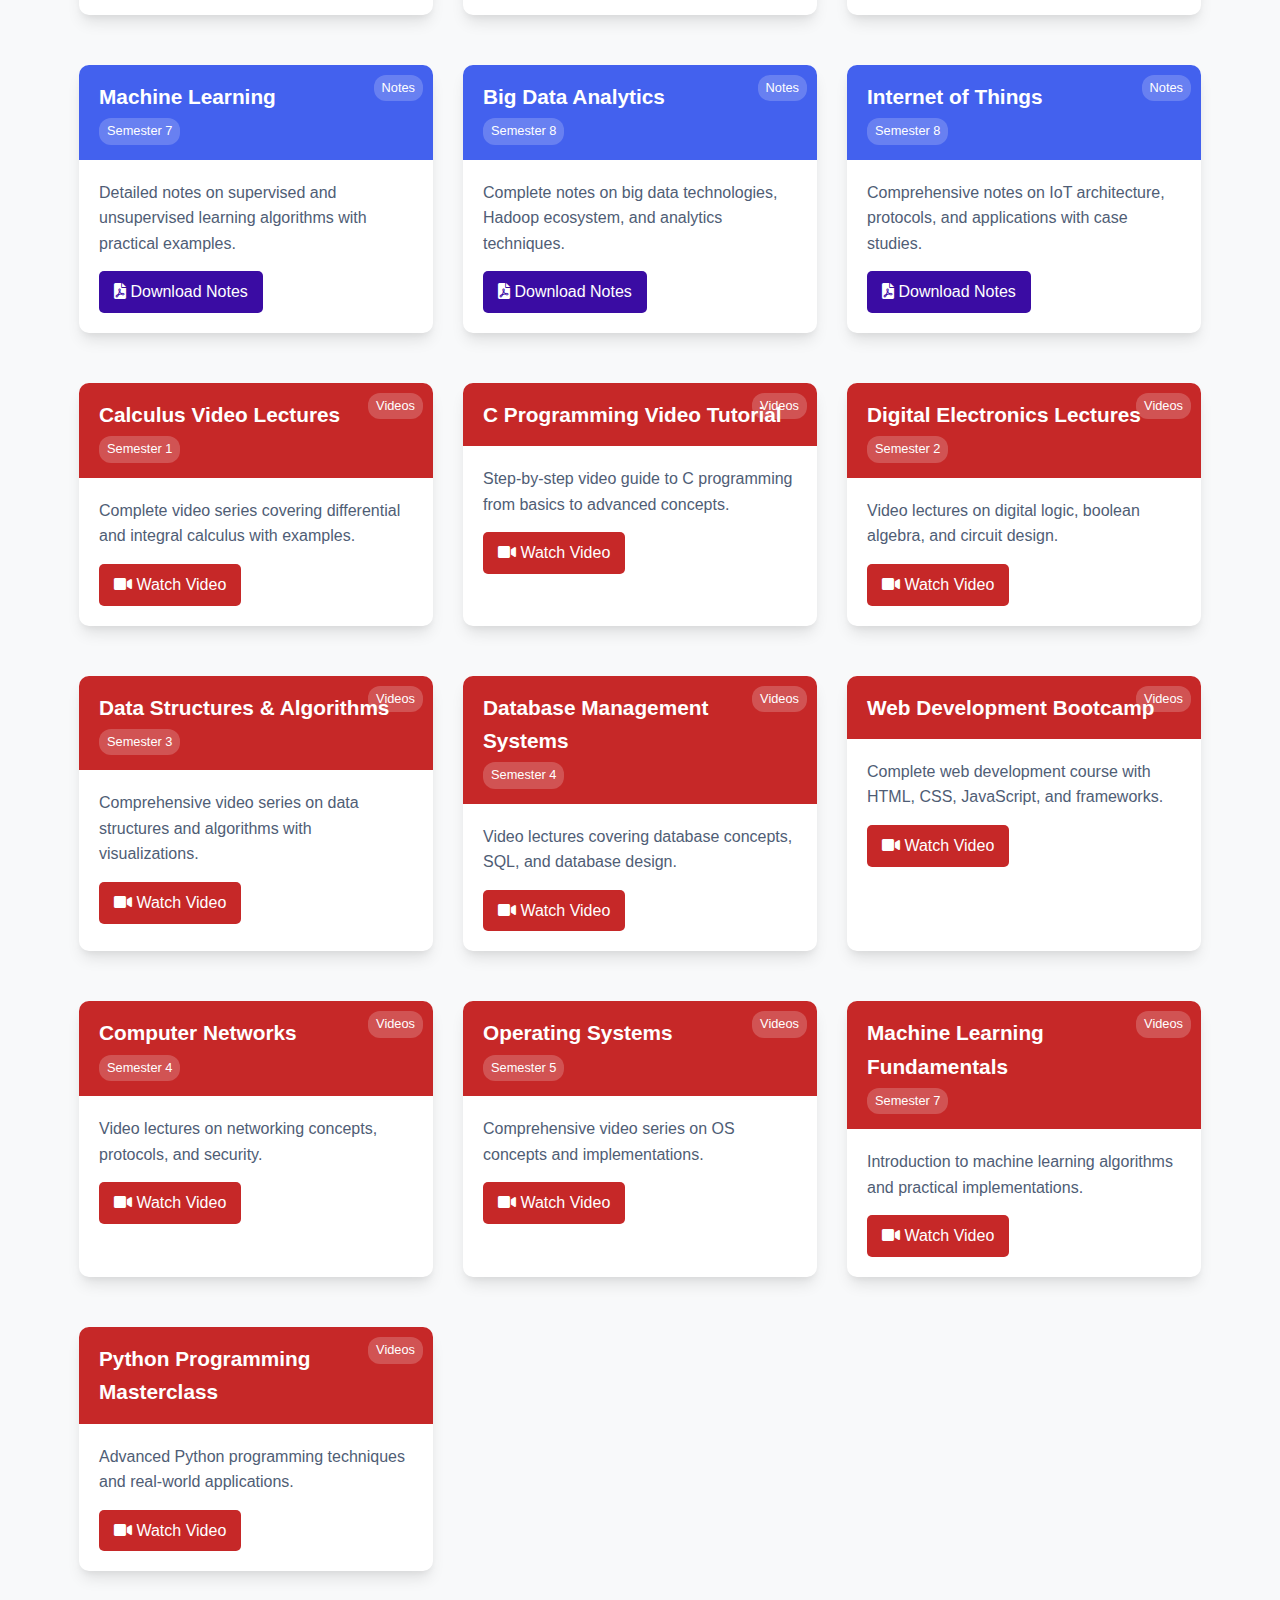
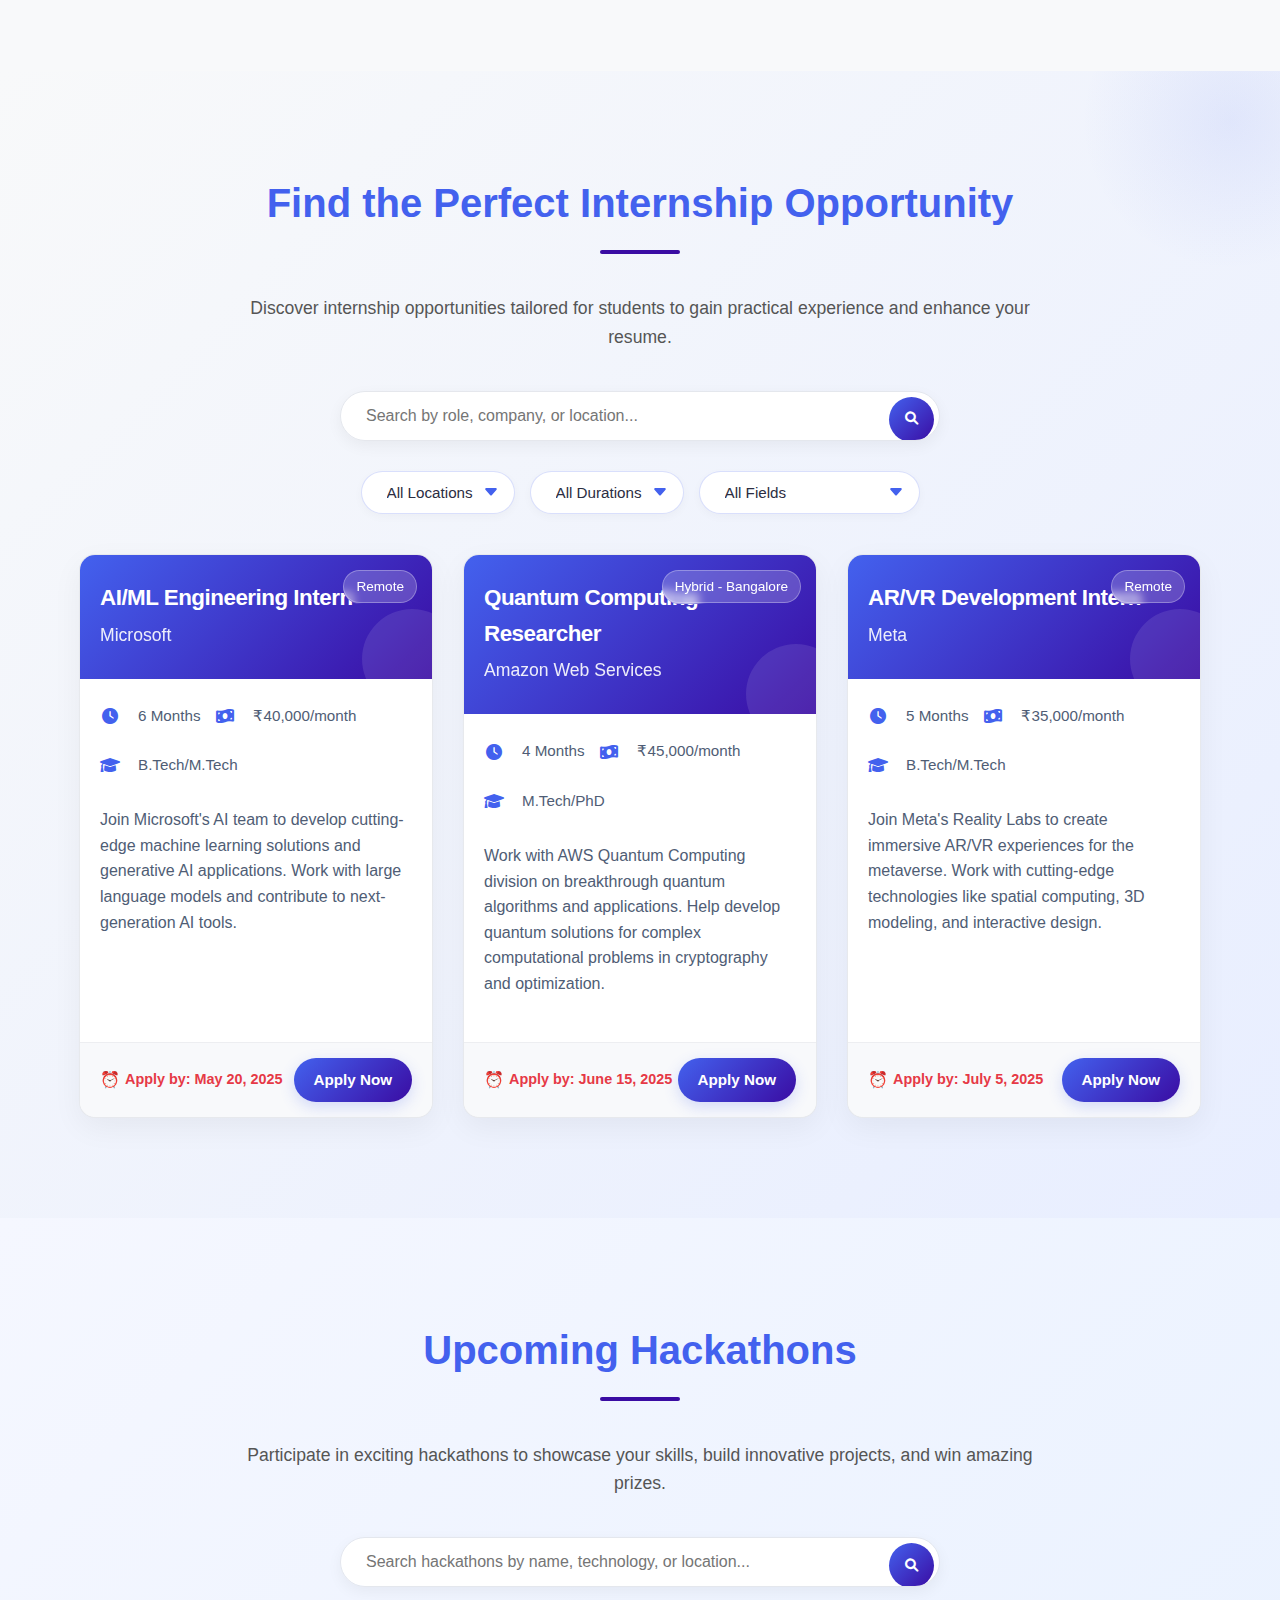
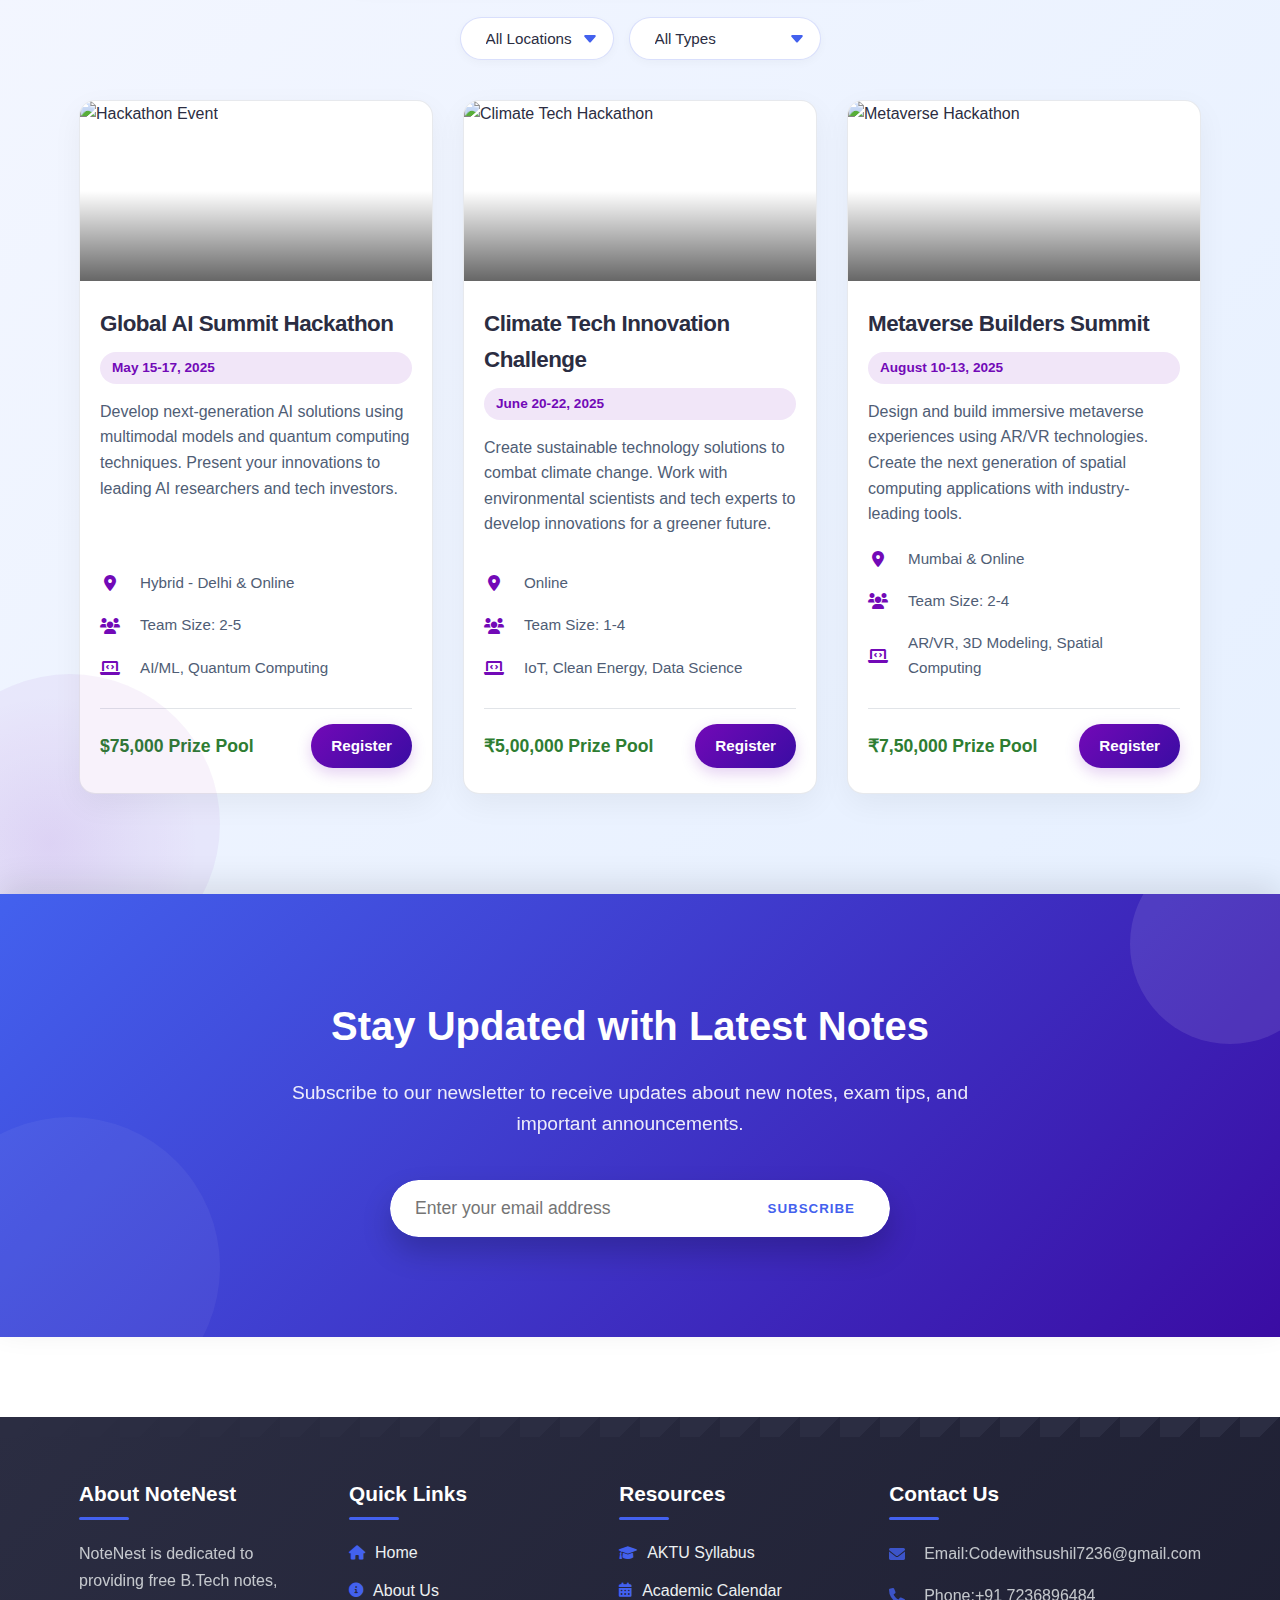
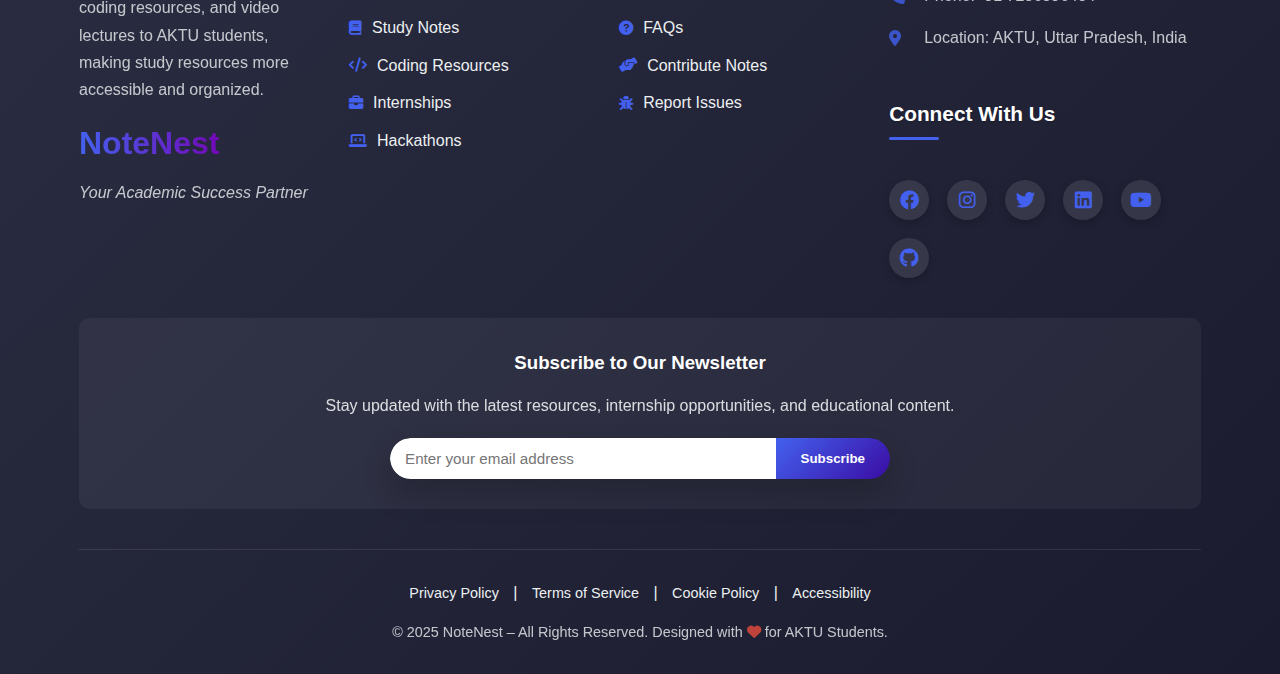
==== commit 71084828: "s" ====
--- a/index.html
+++ b/index.html
@@ -8,6 +8,8 @@
     <title>NoteNest – Free AKTU B.Tech Notes & Coding Resources Hub</title>
     <link rel="stylesheet" href="styles.css">
     <link rel="stylesheet" href="enhanced-styles.css">
+    <link rel="stylesheet" href="internship-hackathon-styles.css">
+    <link rel="stylesheet" href="footer-styles.css">
     <link rel="stylesheet" href="https://cdnjs.cloudflare.com/ajax/libs/font-awesome/6.0.0-beta3/css/all.min.css">
 </head>
 <body>
@@ -22,6 +24,8 @@
                 <li><a href="#about">About</a></li>
                 <li><a href="#features">Features</a></li>
                 <li><a href="#notes">Notes</a></li>
+                <li><a href="#internships">Internships</a></li>
+                <li><a href="#hackathons">Hackathons</a></li>
                 <li><a href="admin.html" class="admin-link">Admin</a></li>
             </ul>
             <div class="hamburger">
@@ -230,6 +234,257 @@
         </div>
     </section>
 
+    <!-- Internships Section -->
+    <section id="internships" class="internships">
+        <div class="container">
+            <h2 class="section-title">Find the Perfect Internship Opportunity</h2>
+            <p class="section-intro">
+                Discover internship opportunities tailored for students to gain practical experience and enhance your resume.
+            </p>
+            
+            <div class="search-container">
+                <input type="text" id="internshipSearchInput" placeholder="Search by role, company, or location...">
+                <button id="internshipSearchButton"><i class="fas fa-search"></i></button>
+            </div>
+            
+            <div class="internship-filters">
+                <select class="filter-select" id="locationFilter">
+                    <option value="all">All Locations</option>
+                    <option value="remote">Remote</option>
+                    <option value="delhi">Delhi NCR</option>
+                    <option value="bangalore">Bangalore</option>
+                    <option value="mumbai">Mumbai</option>
+                    <option value="hyderabad">Hyderabad</option>
+                </select>
+                
+                <select class="filter-select" id="durationFilter">
+                    <option value="all">All Durations</option>
+                    <option value="1-3">1-3 Months</option>
+                    <option value="3-6">3-6 Months</option>
+                    <option value="6+">6+ Months</option>
+                </select>
+                
+                <select class="filter-select" id="fieldFilter">
+                    <option value="all">All Fields</option>
+                    <option value="software">Software Development</option>
+                    <option value="data">Data Science</option>
+                    <option value="design">UI/UX Design</option>
+                    <option value="marketing">Marketing</option>
+                    <option value="mechanical">Mechanical</option>
+                    <option value="electrical">Electrical</option>
+                </select>
+            </div>
+            
+            <div class="internships-container" id="internshipsContainer">
+                <!-- 2025 Internship Opportunities -->
+                <div class="internship-card">
+                    <div class="internship-header">
+                        <h3>AI/ML Engineering Intern</h3>
+                        <div class="company-name">Microsoft</div>
+                        <div class="internship-badge">Remote</div>
+                    </div>
+                    <div class="internship-body">
+                        <div class="internship-details">
+                            <div class="internship-detail">
+                                <i class="fas fa-clock"></i> 6 Months
+                            </div>
+                            <div class="internship-detail">
+                                <i class="fas fa-money-bill-wave"></i> ₹40,000/month
+                            </div>
+                            <div class="internship-detail">
+                                <i class="fas fa-graduation-cap"></i> B.Tech/M.Tech
+                            </div>
+                        </div>
+                        <div class="internship-description">
+                            Join Microsoft's AI team to develop cutting-edge machine learning solutions and generative AI applications. Work with large language models and contribute to next-generation AI tools.
+                        </div>
+                    </div>
+                    <div class="internship-footer">
+                        <div class="deadline">Apply by: May 20, 2025</div>
+                        <a href="#" class="apply-btn">Apply Now</a>
+                    </div>
+                </div>
+                
+                <div class="internship-card">
+                    <div class="internship-header">
+                        <h3>Quantum Computing Researcher</h3>
+                        <div class="company-name">Amazon Web Services</div>
+                        <div class="internship-badge">Hybrid - Bangalore</div>
+                    </div>
+                    <div class="internship-body">
+                        <div class="internship-details">
+                            <div class="internship-detail">
+                                <i class="fas fa-clock"></i> 4 Months
+                            </div>
+                            <div class="internship-detail">
+                                <i class="fas fa-money-bill-wave"></i> ₹45,000/month
+                            </div>
+                            <div class="internship-detail">
+                                <i class="fas fa-graduation-cap"></i> M.Tech/PhD
+                            </div>
+                        </div>
+                        <div class="internship-description">
+                            Work with AWS Quantum Computing division on breakthrough quantum algorithms and applications. Help develop quantum solutions for complex computational problems in cryptography and optimization.
+                        </div>
+                    </div>
+                    <div class="internship-footer">
+                        <div class="deadline">Apply by: June 15, 2025</div>
+                        <a href="#" class="apply-btn">Apply Now</a>
+                    </div>
+                </div>
+                
+                <div class="internship-card">
+                    <div class="internship-header">
+                        <h3>AR/VR Development Intern</h3>
+                        <div class="company-name">Meta</div>
+                        <div class="internship-badge">Remote</div>
+                    </div>
+                    <div class="internship-body">
+                        <div class="internship-details">
+                            <div class="internship-detail">
+                                <i class="fas fa-clock"></i> 5 Months
+                            </div>
+                            <div class="internship-detail">
+                                <i class="fas fa-money-bill-wave"></i> ₹35,000/month
+                            </div>
+                            <div class="internship-detail">
+                                <i class="fas fa-graduation-cap"></i> B.Tech/M.Tech
+                            </div>
+                        </div>
+                        <div class="internship-description">
+                            Join Meta's Reality Labs to create immersive AR/VR experiences for the metaverse. Work with cutting-edge technologies like spatial computing, 3D modeling, and interactive design.
+                        </div>
+                    </div>
+                    <div class="internship-footer">
+                        <div class="deadline">Apply by: July 5, 2025</div>
+                        <a href="#" class="apply-btn">Apply Now</a>
+                    </div>
+                </div>
+            </div>
+        </div>
+    </section>
+    
+    <!-- Hackathons Section -->
+    <section id="hackathons" class="hackathons">
+        <div class="container">
+            <h2 class="section-title">Upcoming Hackathons</h2>
+            <p class="section-intro">
+                Participate in exciting hackathons to showcase your skills, build innovative projects, and win amazing prizes.
+            </p>
+            
+            <div class="search-container">
+                <input type="text" id="hackathonSearchInput" placeholder="Search hackathons by name, technology, or location...">
+                <button id="hackathonSearchButton"><i class="fas fa-search"></i></button>
+            </div>
+            
+            <div class="hackathon-filters">
+                <select class="filter-select" id="hackathonLocationFilter">
+                    <option value="all">All Locations</option>
+                    <option value="online">Online</option>
+                    <option value="delhi">Delhi NCR</option>
+                    <option value="bangalore">Bangalore</option>
+                    <option value="mumbai">Mumbai</option>
+                </select>
+                
+                <select class="filter-select" id="hackathonTypeFilter">
+                    <option value="all">All Types</option>
+                    <option value="ai">AI/ML</option>
+                    <option value="web">Web Development</option>
+                    <option value="mobile">Mobile Apps</option>
+                    <option value="blockchain">Blockchain</option>
+                    <option value="iot">IoT</option>
+                </select>
+            </div>
+            
+            <div class="internships-container" id="hackathonsContainer">
+                <!-- 2025 Hackathon Opportunities -->
+                <div class="hackathon-card">
+                    <div class="hackathon-image">
+                        <img src="https://images.unsplash.com/photo-1504384308090-c894fdcc538d?ixlib=rb-4.0.3&ixid=M3wxMjA3fDB8MHxwaG90by1wYWdlfHx8fGVufDB8fHx8fA%3D%3D&auto=format&fit=crop&w=1470&q=80" alt="Hackathon Event">
+                    </div>
+                    <div class="hackathon-content">
+                        <h3 class="hackathon-title">Global AI Summit Hackathon</h3>
+                        <div class="hackathon-date">May 15-17, 2025</div>
+                        <div class="hackathon-description">
+                            Develop next-generation AI solutions using multimodal models and quantum computing techniques. Present your innovations to leading AI researchers and tech investors.
+                        </div>
+                        <div class="hackathon-details">
+                            <div class="hackathon-detail">
+                                <i class="fas fa-map-marker-alt"></i> Hybrid - Delhi & Online
+                            </div>
+                            <div class="hackathon-detail">
+                                <i class="fas fa-users"></i> Team Size: 2-5
+                            </div>
+                            <div class="hackathon-detail">
+                                <i class="fas fa-laptop-code"></i> AI/ML, Quantum Computing
+                            </div>
+                        </div>
+                        <div class="hackathon-footer">
+                            <div class="prize-pool">$75,000 Prize Pool</div>
+                            <a href="#" class="register-btn">Register</a>
+                        </div>
+                    </div>
+                </div>
+                
+                <div class="hackathon-card">
+                    <div class="hackathon-image">
+                        <img src="https://images.unsplash.com/photo-1517245386807-bb43f82c33c4?ixlib=rb-4.0.3&ixid=M3wxMjA3fDB8MHxwaG90by1wYWdlfHx8fGVufDB8fHx8fA%3D%3D&auto=format&fit=crop&w=1470&q=80" alt="Climate Tech Hackathon">
+                    </div>
+                    <div class="hackathon-content">
+                        <h3 class="hackathon-title">Climate Tech Innovation Challenge</h3>
+                        <div class="hackathon-date">June 20-22, 2025</div>
+                        <div class="hackathon-description">
+                            Create sustainable technology solutions to combat climate change. Work with environmental scientists and tech experts to develop innovations for a greener future.
+                        </div>
+                        <div class="hackathon-details">
+                            <div class="hackathon-detail">
+                                <i class="fas fa-map-marker-alt"></i> Online
+                            </div>
+                            <div class="hackathon-detail">
+                                <i class="fas fa-users"></i> Team Size: 1-4
+                            </div>
+                            <div class="hackathon-detail">
+                                <i class="fas fa-laptop-code"></i> IoT, Clean Energy, Data Science
+                            </div>
+                        </div>
+                        <div class="hackathon-footer">
+                            <div class="prize-pool">₹5,00,000 Prize Pool</div>
+                            <a href="#" class="register-btn">Register</a>
+                        </div>
+                    </div>
+                </div>
+                
+                <div class="hackathon-card">
+                    <div class="hackathon-image">
+                        <img src="https://images.unsplash.com/photo-1526378800651-c32d170fe6f8?ixlib=rb-4.0.3&ixid=M3wxMjA3fDB8MHxwaG90by1wYWdlfHx8fGVufDB8fHx8fA%3D%3D&auto=format&fit=crop&w=1469&q=80" alt="Metaverse Hackathon">
+                    </div>
+                    <div class="hackathon-content">
+                        <h3 class="hackathon-title">Metaverse Builders Summit</h3>
+                        <div class="hackathon-date">August 10-13, 2025</div>
+                        <div class="hackathon-description">
+                            Design and build immersive metaverse experiences using AR/VR technologies. Create the next generation of spatial computing applications with industry-leading tools.
+                        </div>
+                        <div class="hackathon-details">
+                            <div class="hackathon-detail">
+                                <i class="fas fa-map-marker-alt"></i> Mumbai & Online
+                            </div>
+                            <div class="hackathon-detail">
+                                <i class="fas fa-users"></i> Team Size: 2-4
+                            </div>
+                            <div class="hackathon-detail">
+                                <i class="fas fa-laptop-code"></i> AR/VR, 3D Modeling, Spatial Computing
+                            </div>
+                        </div>
+                        <div class="hackathon-footer">
+                            <div class="prize-pool">₹7,50,000 Prize Pool</div>
+                            <a href="#" class="register-btn">Register</a>
+                        </div>
+                    </div>
+                </div>
+            </div>
+        </div>
+    </section>
+    
     <!-- Newsletter Section -->
     <section class="newsletter">
         <div class="container">
@@ -256,27 +511,67 @@
                 <div class="footer-section about-section">
                     <h3>About NoteNest</h3>
                     <p>NoteNest is dedicated to providing free B.Tech notes, coding resources, and video lectures to AKTU students, making study resources more accessible and organized.</p>
-                </div>
+                    <div class="footer-logo">
+                        <h2>NoteNest</h2>
+                        <p class="tagline">Your Academic Success Partner</p>
+                    </div>
+                </div>
+                
+                <div class="footer-section links-section">
+                    <h3>Quick Links</h3>
+                    <ul class="footer-links">
+                        <li><a href="#home"><i class="fas fa-home"></i> Home</a></li>
+                        <li><a href="#about"><i class="fas fa-info-circle"></i> About Us</a></li>
+                        <li><a href="#notes"><i class="fas fa-book"></i> Study Notes</a></li>
+                        <li><a href="#coding"><i class="fas fa-code"></i> Coding Resources</a></li>
+                        <li><a href="#internships"><i class="fas fa-briefcase"></i> Internships</a></li>
+                        <li><a href="#hackathons"><i class="fas fa-laptop-code"></i> Hackathons</a></li>
+                    </ul>
+                </div>
+                
+                <div class="footer-section resources-section">
+                    <h3>Resources</h3>
+                    <ul class="footer-links">
+                        <li><a href="#"><i class="fas fa-graduation-cap"></i> AKTU Syllabus</a></li>
+                        <li><a href="#"><i class="fas fa-calendar-alt"></i> Academic Calendar</a></li>
+                        <li><a href="#"><i class="fas fa-question-circle"></i> FAQs</a></li>
+                        <li><a href="#"><i class="fas fa-hands-helping"></i> Contribute Notes</a></li>
+                        <li><a href="#"><i class="fas fa-bug"></i> Report Issues</a></li>
+                    </ul>
+                </div>
+                
                 <div class="footer-section contact-section">
-                    <h3>Contact Information</h3>
-                    <p><i class="fas fa-envelope"></i> Email: Codewithsushil7236@gmail.com</p>
-                    <p><i class="fas fa-phone"></i> Phone: +91 7236896484</p>
-                </div>
-                <div class="footer-section social-section">
-                    <h3>Connect With Us</h3>
+                    <h3>Contact Us</h3>
+                    <p><i class="fas fa-envelope"></i> Email: <a href="mailto:Codewithsushil7236@gmail.com">Codewithsushil7236@gmail.com</a></p>
+                    <p><i class="fas fa-phone"></i> Phone: <a href="tel:+917236896484">+91 7236896484</a></p>
+                    <p><i class="fas fa-map-marker-alt"></i> Location: AKTU, Uttar Pradesh, India</p>
+                    
+                    <h3 class="social-heading">Connect With Us</h3>
                     <div class="social-icons">
-                        <a href="#" class="social-icon"><i class="fab fa-facebook"></i></a>
-                        <a href="#" class="social-icon"><i class="fab fa-instagram"></i></a>
-                        <a href="#" class="social-icon"><i class="fab fa-twitter"></i></a>
-                        <a href="#" class="social-icon"><i class="fab fa-linkedin"></i></a>
-                    </div>
-                </div>
-            </div>
+                        <a href="#" class="social-icon" aria-label="Facebook"><i class="fab fa-facebook"></i></a>
+                        <a href="#" class="social-icon" aria-label="Instagram"><i class="fab fa-instagram"></i></a>
+                        <a href="#" class="social-icon" aria-label="Twitter"><i class="fab fa-twitter"></i></a>
+                        <a href="#" class="social-icon" aria-label="LinkedIn"><i class="fab fa-linkedin"></i></a>
+                        <a href="#" class="social-icon" aria-label="YouTube"><i class="fab fa-youtube"></i></a>
+                        <a href="#" class="social-icon" aria-label="GitHub"><i class="fab fa-github"></i></a>
+                    </div>
+                </div>
+            </div>
+            
+            <div class="newsletter-section">
+                <h3>Subscribe to Our Newsletter</h3>
+                <p>Stay updated with the latest resources, internship opportunities, and educational content.</p>
+                <form class="newsletter-form">
+                    <input type="email" placeholder="Enter your email address" required>
+                    <button type="submit" class="subscribe-btn">Subscribe</button>
+                </form>
+            </div>
+            
             <div class="footer-bottom">
                 <div class="legal-links">
-                    <a href="#">Privacy Policy</a> | <a href="#">Terms of Service</a>
-                </div>
-                <p>&copy; 2025 NoteNest – All Rights Reserved.</p>
+                    <a href="#">Privacy Policy</a> | <a href="#">Terms of Service</a> | <a href="#">Cookie Policy</a> | <a href="#">Accessibility</a>
+                </div>
+                <p>&copy; 2025 NoteNest – All Rights Reserved. Designed with <i class="fas fa-heart"></i> for AKTU Students.</p>
             </div>
         </div>
     </footer>
--- a/enhanced-styles.css
+++ b/enhanced-styles.css
@@ -61,10 +61,12 @@
     .hero {
         padding: 100px 0 60px;
         background-attachment: scroll; /* Better performance on mobile */
+        background-position: top center;
     }
     
     .hero-content {
         padding: 30px 20px;
+        margin: 0 15px;
     }
     
     .intro-img, .about-img, .coding-img {
@@ -105,7 +107,11 @@
     backdrop-filter: blur(10px);
     background-color: rgba(255, 255, 255, 0.9);
     box-shadow: 0 4px 20px rgba(0, 0, 0, 0.08);
-    padding: 15px 0;
+    padding: 10px 0;
+    position: sticky;
+    top: 0;
+    z-index: 1000;
+    transition: all 0.3s ease;
 }
 
 .logo h1 {
@@ -135,17 +141,16 @@
 
 /* Enhanced Hero Section */
 .hero {
-    background: linear-gradient(135deg, rgba(245, 247, 255, 0.7) 0%, rgba(224, 231, 255, 0.7) 100%);
-    position: relative;
-    padding: 160px 0 120px;
+    background: transparent;
+    position: relative;
+    padding: 60px 0 150px;
     overflow: hidden;
     background-image: url('aktu.jpeg');
-    background-size: cover;
-    background-position: center;
+    background-size: cover; /* Ensures image covers the entire section */
+    background-position: center center;
     background-repeat: no-repeat;
     background-attachment: fixed;
-    backdrop-filter: blur(10px);
-    -webkit-backdrop-filter: blur(10px);
+    box-shadow: inset 0 0 100px rgba(0, 0, 0, 0.3);
 }
 
 .hero::before {
@@ -175,49 +180,60 @@
 .hero-content {
     position: relative;
     z-index: 2;
-    background-color: rgba(255, 255, 255, 0.7);
-    padding: 40px;
+    background: rgba(255, 255, 255, 0.5);
+    padding: 50px;
     border-radius: 20px;
-    box-shadow: 0 15px 30px rgba(0, 0, 0, 0.1);
-    backdrop-filter: blur(5px);
-    -webkit-backdrop-filter: blur(5px);
+    box-shadow: 0 15px 30px rgba(0, 0, 0, 0.2);
+    backdrop-filter: blur(10px);
+    border: 1px solid rgba(255, 255, 255, 0.3);
+    -webkit-backdrop-filter: blur(10px);
+    animation: fadeIn 1s ease-out;
+    border: 2px solid rgba(255, 255, 255, 0.6);
 }
 
 .hero-text {
     text-align: center;
     max-width: 800px;
     margin: 0 auto;
+    animation: fadeIn 1.2s ease-out;
 }
 
 .hero-content h1 {
-    font-size: 3.5rem;
+    font-size: 3.8rem;
     font-weight: 800;
     line-height: 1.2;
-    margin-bottom: 24px;
+    margin-bottom: 30px;
     background: linear-gradient(to right, var(--primary-color), var(--accent-color));
     -webkit-background-clip: text;
     background-clip: text;
     color: transparent;
-    text-shadow: none;
+    text-shadow: 0 2px 10px rgba(0, 0, 0, 0.1);
+    letter-spacing: -0.5px;
 }
 
 .hero-content p {
-    font-size: 1.4rem;
-    color: var(--light-text);
-    margin-bottom: 40px;
+    font-size: 1.5rem;
+    color: var(--text-color);
+    margin-bottom: 45px;
     max-width: 700px;
     margin-left: auto;
     margin-right: auto;
+    line-height: 1.6;
+    animation: fadeIn 1.4s ease-out;
 }
 
 .hero-content .cta-button {
-    padding: 16px 40px;
-    font-size: 1.1rem;
+    padding: 18px 45px;
+    font-size: 1.2rem;
     font-weight: 700;
-    box-shadow: 0 10px 25px rgba(67, 97, 238, 0.4);
+    box-shadow: 0 10px 25px rgba(67, 97, 238, 0.5);
     position: relative;
     overflow: hidden;
     transition: all 0.4s ease;
+    animation: pulse 2s infinite;
+    border-radius: 50px;
+    letter-spacing: 0.5px;
+    text-transform: uppercase;
 }
 
 .hero-content .cta-button:hover {
@@ -233,6 +249,12 @@
     margin-top: 60px;
 }
 
+.features-grid .feature-card:nth-child(1) { --card-index: 1; }
+.features-grid .feature-card:nth-child(2) { --card-index: 2; }
+.features-grid .feature-card:nth-child(3) { --card-index: 3; }
+.features-grid .feature-card:nth-child(4) { --card-index: 4; }
+.features-grid .feature-card:nth-child(5) { --card-index: 5; }
+
 .feature-card {
     background: white;
     border-radius: 16px;
@@ -243,6 +265,9 @@
     overflow: hidden;
     border: 1px solid rgba(225, 228, 232, 0.6);
     height: 100%;
+    animation: fadeIn 0.6s ease-out;
+    animation-fill-mode: both;
+    animation-delay: calc(var(--card-index, 0) * 0.1s);
 }
 
 .feature-card:hover {
@@ -323,6 +348,7 @@
     overflow: hidden;
     border: 1px solid rgba(225, 228, 232, 0.8);
     transition: all 0.3s ease;
+    animation: fadeIn 0.8s ease-out;
 }
 
 .search-container:focus-within {
@@ -394,6 +420,7 @@
     padding: 100px 0;
     position: relative;
     overflow: hidden;
+    box-shadow: 0 -10px 30px rgba(0, 0, 0, 0.1);
 }
 
 .newsletter::before {
@@ -439,6 +466,8 @@
     box-shadow: 0 15px 30px rgba(0, 0, 0, 0.2);
     border-radius: 50px;
     overflow: hidden;
+    transition: all 0.3s ease;
+    animation: fadeIn 0.8s ease-out;
 }
 
 #emailInput {
@@ -463,6 +492,8 @@
 .newsletter .cta-button:hover {
     background: rgba(255, 255, 255, 0.9);
     color: var(--accent-color);
+    transform: translateY(-3px);
+    box-shadow: 0 5px 15px rgba(0, 0, 0, 0.2);
 }
 
 /* Enhanced Footer */
@@ -470,6 +501,8 @@
     background-color: #2b2d42;
     color: white;
     padding: 80px 0 30px;
+    position: relative;
+    overflow: hidden;
 }
 
 .footer-content {
@@ -493,7 +526,12 @@
     left: 0;
     width: 50px;
     height: 3px;
-    background: var(--primary-color);
+    background: var(--gradient-primary);
+    transition: width 0.3s ease;
+}
+
+.footer-section h3:hover::after {
+    width: 100px;
 }
 
 .footer-section p {
@@ -520,8 +558,9 @@
 }
 
 .social-icon:hover {
-    background: var(--primary-color);
+    background: var(--gradient-primary);
     transform: translateY(-5px);
+    box-shadow: 0 5px 15px rgba(0, 0, 0, 0.3);
 }
 
 .footer-bottom {
@@ -574,6 +613,384 @@
     100% {
         transform: scale(1);
         opacity: 1;
+    }
+}
+
+@keyframes fadeIn {
+    0% {
+        opacity: 0;
+        transform: translateY(20px);
+    }
+    100% {
+        opacity: 1;
+        transform: translateY(0);
+    }
+}
+
+@keyframes slideIn {
+    0% {
+        opacity: 0;
+        transform: translateX(-30px);
+    }
+    100% {
+        opacity: 1;
+        transform: translateX(0);
+    }
+}
+
+@keyframes pulse {
+    0% {
+        box-shadow: 0 0 0 0 rgba(67, 97, 238, 0.4);
+    }
+    70% {
+        box-shadow: 0 0 0 10px rgba(67, 97, 238, 0);
+    }
+    100% {
+        box-shadow: 0 0 0 0 rgba(67, 97, 238, 0);
+    }
+}
+
+/* Internships Section */
+.internships {
+    background-color: var(--light-bg);
+    position: relative;
+    overflow: hidden;
+    padding: 80px 0;
+}
+
+.internships::before {
+    content: '';
+    position: absolute;
+    top: -100px;
+    right: -100px;
+    width: 300px;
+    height: 300px;
+    border-radius: 50%;
+    background: rgba(67, 97, 238, 0.08);
+    z-index: 0;
+}
+
+.internships-container {
+    display: grid;
+    grid-template-columns: repeat(auto-fill, minmax(300px, 1fr));
+    gap: 25px;
+    margin-top: 40px;
+}
+
+.internship-card {
+    background: white;
+    border-radius: 16px;
+    overflow: hidden;
+    box-shadow: var(--shadow);
+    transition: var(--transition);
+    border: 1px solid var(--border-color);
+    height: 100%;
+    display: flex;
+    flex-direction: column;
+    animation: fadeIn 0.6s ease-out;
+    animation-fill-mode: both;
+    animation-delay: calc(var(--card-index, 0) * 0.1s);
+}
+
+.internship-card:hover {
+    transform: translateY(-10px);
+    box-shadow: 0 20px 40px rgba(0, 0, 0, 0.1);
+    border-color: rgba(67, 97, 238, 0.2);
+}
+
+.internship-header {
+    background: var(--gradient-primary);
+    color: white;
+    padding: 20px;
+    position: relative;
+}
+
+.internship-header h3 {
+    margin: 0;
+    font-size: 1.4rem;
+    font-weight: 700;
+}
+
+.company-name {
+    font-size: 1rem;
+    opacity: 0.9;
+    margin-top: 5px;
+}
+
+.internship-badge {
+    position: absolute;
+    top: 15px;
+    right: 15px;
+    background: rgba(255, 255, 255, 0.2);
+    padding: 5px 10px;
+    border-radius: 20px;
+    font-size: 0.8rem;
+    backdrop-filter: blur(5px);
+}
+
+.internship-body {
+    padding: 20px;
+    flex: 1;
+}
+
+.internship-details {
+    margin-bottom: 15px;
+}
+
+.internship-detail {
+    display: flex;
+    align-items: center;
+    margin-bottom: 10px;
+    color: var(--light-text);
+}
+
+.internship-detail i {
+    margin-right: 10px;
+    color: var(--primary-color);
+    width: 20px;
+    text-align: center;
+}
+
+.internship-description {
+    color: var(--text-color);
+    line-height: 1.6;
+    margin-bottom: 20px;
+}
+
+.internship-footer {
+    padding: 15px 20px;
+    border-top: 1px solid var(--border-color);
+    display: flex;
+    justify-content: space-between;
+    align-items: center;
+    background-color: rgba(67, 97, 238, 0.05);
+}
+
+.deadline {
+    font-size: 0.9rem;
+    color: var(--accent-color);
+    font-weight: 600;
+}
+
+.apply-btn {
+    background: var(--gradient-primary);
+    color: white;
+    border: none;
+    padding: 8px 15px;
+    border-radius: 30px;
+    font-weight: 600;
+    cursor: pointer;
+    transition: all 0.3s ease;
+}
+
+.apply-btn:hover {
+    background: var(--gradient-accent);
+    transform: translateY(-3px);
+    box-shadow: 0 5px 15px rgba(0, 0, 0, 0.1);
+}
+
+.internship-filters {
+    display: flex;
+    flex-wrap: wrap;
+    gap: 15px;
+    margin-bottom: 30px;
+    justify-content: center;
+}
+
+.filter-select {
+    padding: 12px 25px;
+    border-radius: 30px;
+    border: 1px solid var(--border-color);
+    background-color: white;
+    color: var(--text-color);
+    font-size: 1rem;
+    outline: none;
+    cursor: pointer;
+    transition: all 0.3s ease;
+    box-shadow: 0 4px 10px rgba(0, 0, 0, 0.03);
+}
+
+.filter-select:focus {
+    border-color: var(--primary-color);
+    box-shadow: 0 4px 15px rgba(67, 97, 238, 0.15);
+}
+
+/* Hackathons Section */
+.hackathons {
+    background: linear-gradient(135deg, #f5f7ff 0%, #e8eeff 100%);
+    padding: 80px 0;
+    position: relative;
+    overflow: hidden;
+}
+
+.hackathons::after {
+    content: '';
+    position: absolute;
+    bottom: -80px;
+    left: -80px;
+    width: 300px;
+    height: 300px;
+    border-radius: 50%;
+    background: rgba(114, 9, 183, 0.05);
+    z-index: 0;
+}
+
+.hackathon-card {
+    background: white;
+    border-radius: 16px;
+    overflow: hidden;
+    box-shadow: var(--shadow);
+    transition: var(--transition);
+    border: 1px solid var(--border-color);
+    height: 100%;
+    display: flex;
+    flex-direction: column;
+    position: relative;
+    animation: fadeIn 0.6s ease-out;
+    animation-fill-mode: both;
+    animation-delay: calc(var(--card-index, 0) * 0.1s);
+}
+
+.hackathon-card:hover {
+    transform: translateY(-10px);
+    box-shadow: 0 20px 40px rgba(0, 0, 0, 0.1);
+    border-color: rgba(114, 9, 183, 0.2);
+}
+
+.hackathon-card::before {
+    content: '';
+    position: absolute;
+    top: 0;
+    left: 0;
+    width: 100%;
+    height: 5px;
+    background: var(--gradient-accent);
+    transform: scaleX(0);
+    transform-origin: left;
+    transition: transform 0.4s ease;
+}
+
+.hackathon-card:hover::before {
+    transform: scaleX(1);
+}
+
+.hackathon-image {
+    height: 180px;
+    overflow: hidden;
+}
+
+.hackathon-image img {
+    width: 100%;
+    height: 100%;
+    object-fit: cover;
+    transition: transform 0.5s ease;
+}
+
+.hackathon-card:hover .hackathon-image img {
+    transform: scale(1.1);
+}
+
+.hackathon-content {
+    padding: 25px;
+    flex: 1;
+}
+
+.hackathon-title {
+    font-size: 1.4rem;
+    font-weight: 700;
+    margin-bottom: 10px;
+    color: var(--text-color);
+}
+
+.hackathon-date {
+    display: inline-block;
+    background: var(--light-bg);
+    padding: 5px 12px;
+    border-radius: 20px;
+    font-size: 0.9rem;
+    color: var(--primary-color);
+    margin-bottom: 15px;
+}
+
+.hackathon-description {
+    color: var(--light-text);
+    line-height: 1.6;
+    margin-bottom: 20px;
+}
+
+.hackathon-details {
+    margin-bottom: 20px;
+}
+
+.hackathon-detail {
+    display: flex;
+    align-items: center;
+    margin-bottom: 8px;
+    font-size: 0.95rem;
+}
+
+.hackathon-detail i {
+    color: var(--accent-color);
+    margin-right: 10px;
+    width: 20px;
+    text-align: center;
+}
+
+.hackathon-footer {
+    display: flex;
+    justify-content: space-between;
+    align-items: center;
+    padding-top: 15px;
+    border-top: 1px solid var(--border-color);
+}
+
+.prize-pool {
+    font-weight: 700;
+    color: var(--accent-color);
+}
+
+.register-btn {
+    background: var(--gradient-accent);
+    color: white;
+    border: none;
+    padding: 8px 20px;
+    border-radius: 30px;
+    font-weight: 600;
+    cursor: pointer;
+    transition: all 0.3s ease;
+}
+
+.register-btn:hover {
+    transform: translateY(-3px);
+    box-shadow: 0 5px 15px rgba(114, 9, 183, 0.2);
+}
+
+.hackathon-filters {
+    display: flex;
+    flex-wrap: wrap;
+    gap: 15px;
+    margin-bottom: 30px;
+    justify-content: center;
+}
+
+/* Responsive styles for internships and hackathons */
+@media (max-width: 768px) {
+    .internship-filters, .hackathon-filters {
+        flex-direction: column;
+        padding: 0 15px;
+    }
+    
+    .filter-select {
+        width: 100%;
+    }
+    
+    .internships-container, .hackathons-container {
+        grid-template-columns: 1fr;
+        padding: 0 15px;
+    }
+    
+    .internship-card, .hackathon-card {
+        margin-bottom: 20px;
     }
 }
 
@@ -596,6 +1013,7 @@
 @media (max-width: 768px) {
     .hero {
         padding: 120px 0 80px;
+        background-attachment: scroll;
     }
     
     .hero-content h1 {
@@ -621,11 +1039,18 @@
     .newsletter-form {
         flex-direction: column;
         border-radius: 16px;
+        margin: 0 15px;
+        width: calc(100% - 30px);
     }
     
     #emailInput, .newsletter .cta-button {
         width: 100%;
         border-radius: 0;
+        padding: 15px 20px;
+    }
+    
+    .newsletter {
+        padding: 70px 15px;
     }
 }
 
@@ -637,6 +1062,7 @@
     .search-container {
         flex-direction: column;
         border-radius: 16px;
+        margin: 0 15px 30px;
     }
     
     #searchInput, #searchButton {
@@ -651,9 +1077,20 @@
     .semester-selector {
         flex-direction: column;
         align-items: center;
+        padding: 0 15px;
     }
     
     .semester-selector select {
         width: 100%;
     }
+    
+    .feature-card {
+        margin: 0 15px;
+        width: calc(100% - 30px);
+    }
+    
+    .features-grid {
+        display: block;
+        padding: 0;
+    }
 }--- a/internship-hackathon-styles.css
+++ b/internship-hackathon-styles.css
@@ -0,0 +1,474 @@
+/* Enhanced Styles for Internship and Hackathon Sections */
+
+/* Common Styles for Both Sections */
+.internships, .hackathons {
+    position: relative;
+    overflow: hidden;
+    padding: 100px 0;
+}
+
+.internships {
+    background: linear-gradient(135deg, #f8f9fa 0%, #e8eeff 100%);
+}
+
+.hackathons {
+    background: linear-gradient(135deg, #f5f7ff 0%, #e6f0ff 100%);
+}
+
+/* Decorative Elements */
+.internships::before, .hackathons::before {
+    content: '';
+    position: absolute;
+    width: 300px;
+    height: 300px;
+    border-radius: 50%;
+    z-index: 0;
+    opacity: 0.6;
+}
+
+.internships::before {
+    top: -100px;
+    right: -100px;
+    background: radial-gradient(circle, rgba(67, 97, 238, 0.15) 0%, rgba(67, 97, 238, 0) 70%);
+}
+
+.hackathons::before {
+    bottom: -100px;
+    left: -100px;
+    background: radial-gradient(circle, rgba(114, 9, 183, 0.15) 0%, rgba(114, 9, 183, 0) 70%);
+}
+
+/* Search and Filter Styles */
+.search-container {
+    position: relative;
+    max-width: 600px;
+    margin: 0 auto 30px;
+    box-shadow: 0 5px 15px rgba(0, 0, 0, 0.05);
+    border-radius: 50px;
+    overflow: hidden;
+    transition: all 0.3s ease;
+}
+
+.search-container:focus-within {
+    box-shadow: 0 8px 25px rgba(67, 97, 238, 0.15);
+    transform: translateY(-2px);
+}
+
+#internshipSearchInput, #hackathonSearchInput {
+    width: 100%;
+    padding: 15px 25px;
+    border: none;
+    font-size: 1rem;
+    outline: none;
+    background-color: white;
+    border-radius: 50px;
+}
+
+#internshipSearchButton, #hackathonSearchButton {
+    position: absolute;
+    right: 5px;
+    top: 5px;
+    background: var(--gradient-primary);
+    color: white;
+    border: none;
+    width: 45px;
+    height: 45px;
+    border-radius: 50%;
+    cursor: pointer;
+    transition: all 0.3s ease;
+    display: flex;
+    align-items: center;
+    justify-content: center;
+}
+
+#internshipSearchButton:hover, #hackathonSearchButton:hover {
+    transform: scale(1.05);
+    box-shadow: 0 5px 15px rgba(67, 97, 238, 0.3);
+}
+
+/* Filter Styles */
+.internship-filters, .hackathon-filters {
+    display: flex;
+    justify-content: center;
+    gap: 15px;
+    margin-bottom: 40px;
+    flex-wrap: wrap;
+}
+
+.filter-select {
+    padding: 12px 25px;
+    border: 1px solid rgba(67, 97, 238, 0.2);
+    border-radius: 50px;
+    font-size: 0.95rem;
+    outline: none;
+    background-color: white;
+    cursor: pointer;
+    transition: all 0.3s ease;
+    color: var(--text-color);
+    box-shadow: 0 3px 10px rgba(0, 0, 0, 0.03);
+    appearance: none;
+    background-image: url("data:image/svg+xml,%3Csvg xmlns='http://www.w3.org/2000/svg' width='16' height='16' fill='%234361ee' viewBox='0 0 16 16'%3E%3Cpath d='M7.247 11.14 2.451 5.658C1.885 5.013 2.345 4 3.204 4h9.592a1 1 0 0 1 .753 1.659l-4.796 5.48a1 1 0 0 1-1.506 0z'/%3E%3C/svg%3E");
+    background-repeat: no-repeat;
+    background-position: calc(100% - 15px) center;
+    padding-right: 40px;
+}
+
+.filter-select:hover, .filter-select:focus {
+    border-color: var(--primary-color);
+    box-shadow: 0 5px 15px rgba(67, 97, 238, 0.1);
+    transform: translateY(-2px);
+}
+
+/* Card Container Styles */
+.internships-container, #hackathonsContainer {
+    display: grid;
+    grid-template-columns: repeat(auto-fill, minmax(350px, 1fr));
+    gap: 30px;
+    margin-top: 40px;
+}
+
+/* Internship Card Styles */
+.internship-card {
+    background: white;
+    border-radius: 16px;
+    overflow: hidden;
+    box-shadow: 0 10px 30px rgba(0, 0, 0, 0.05);
+    transition: all 0.4s cubic-bezier(0.175, 0.885, 0.32, 1.275);
+    border: 1px solid rgba(225, 228, 232, 0.8);
+    height: 100%;
+    display: flex;
+    flex-direction: column;
+    position: relative;
+}
+
+.internship-card:hover {
+    transform: translateY(-12px);
+    box-shadow: 0 20px 40px rgba(67, 97, 238, 0.15);
+    border-color: rgba(67, 97, 238, 0.3);
+}
+
+.internship-header {
+    background: linear-gradient(135deg, var(--primary-color) 0%, var(--secondary-color) 100%);
+    color: white;
+    padding: 25px 20px 20px;
+    position: relative;
+    overflow: hidden;
+}
+
+.internship-header::after {
+    content: '';
+    position: absolute;
+    bottom: 0;
+    right: 0;
+    width: 100px;
+    height: 100px;
+    background: rgba(255, 255, 255, 0.1);
+    border-radius: 50%;
+    transform: translate(30%, 30%);
+}
+
+.internship-header h3 {
+    margin: 0 0 5px;
+    font-size: 1.4rem;
+    font-weight: 700;
+    letter-spacing: -0.5px;
+}
+
+.company-name {
+    font-size: 1.1rem;
+    opacity: 0.9;
+    margin-bottom: 10px;
+    font-weight: 500;
+}
+
+.internship-badge {
+    display: inline-block;
+    background-color: rgba(255, 255, 255, 0.2);
+    padding: 5px 12px;
+    border-radius: 50px;
+    font-size: 0.85rem;
+    font-weight: 500;
+    backdrop-filter: blur(5px);
+    border: 1px solid rgba(255, 255, 255, 0.3);
+}
+
+.internship-body {
+    padding: 25px 20px;
+    flex: 1;
+    display: flex;
+    flex-direction: column;
+}
+
+.internship-details {
+    display: flex;
+    flex-wrap: wrap;
+    gap: 15px;
+    margin-bottom: 20px;
+}
+
+.internship-detail {
+    display: flex;
+    align-items: center;
+    gap: 8px;
+    font-size: 0.95rem;
+    color: var(--light-text);
+}
+
+.internship-detail i {
+    color: var(--primary-color);
+    font-size: 1rem;
+}
+
+.internship-description {
+    color: var(--light-text);
+    line-height: 1.6;
+    margin-bottom: 20px;
+    flex: 1;
+}
+
+.internship-footer {
+    display: flex;
+    justify-content: space-between;
+    align-items: center;
+    padding: 15px 20px;
+    background-color: rgba(245, 247, 250, 0.7);
+    border-top: 1px solid rgba(225, 228, 232, 0.5);
+}
+
+.deadline {
+    font-size: 0.9rem;
+    color: #e63946;
+    font-weight: 600;
+    display: flex;
+    align-items: center;
+}
+
+.deadline::before {
+    content: '⏰';
+    margin-right: 5px;
+    font-size: 1rem;
+}
+
+.apply-btn {
+    display: inline-block;
+    background: var(--gradient-primary);
+    color: white;
+    padding: 10px 20px;
+    border-radius: 50px;
+    font-weight: 600;
+    font-size: 0.95rem;
+    transition: all 0.3s ease;
+    box-shadow: 0 5px 15px rgba(67, 97, 238, 0.2);
+}
+
+.apply-btn:hover {
+    transform: translateY(-3px);
+    box-shadow: 0 8px 25px rgba(67, 97, 238, 0.3);
+    color: white;
+}
+
+/* Hackathon Card Styles */
+.hackathon-card {
+    background: white;
+    border-radius: 16px;
+    overflow: hidden;
+    box-shadow: 0 10px 30px rgba(0, 0, 0, 0.05);
+    transition: all 0.4s cubic-bezier(0.175, 0.885, 0.32, 1.275);
+    border: 1px solid rgba(225, 228, 232, 0.8);
+    height: 100%;
+    display: flex;
+    flex-direction: column;
+}
+
+.hackathon-card:hover {
+    transform: translateY(-12px);
+    box-shadow: 0 20px 40px rgba(114, 9, 183, 0.15);
+    border-color: rgba(114, 9, 183, 0.3);
+}
+
+.hackathon-image {
+    height: 180px;
+    overflow: hidden;
+    position: relative;
+}
+
+.hackathon-image img {
+    width: 100%;
+    height: 100%;
+    object-fit: cover;
+    transition: transform 0.5s ease;
+}
+
+.hackathon-card:hover .hackathon-image img {
+    transform: scale(1.1);
+}
+
+.hackathon-image::after {
+    content: '';
+    position: absolute;
+    bottom: 0;
+    left: 0;
+    width: 100%;
+    height: 50%;
+    background: linear-gradient(to top, rgba(0, 0, 0, 0.6), transparent);
+}
+
+.hackathon-content {
+    padding: 25px 20px;
+    flex: 1;
+    display: flex;
+    flex-direction: column;
+}
+
+.hackathon-title {
+    margin: 0 0 10px;
+    font-size: 1.4rem;
+    color: var(--text-color);
+    font-weight: 700;
+    letter-spacing: -0.5px;
+}
+
+.hackathon-date {
+    display: inline-block;
+    background-color: rgba(114, 9, 183, 0.1);
+    color: var(--accent-color);
+    padding: 5px 12px;
+    border-radius: 50px;
+    font-size: 0.85rem;
+    font-weight: 600;
+    margin-bottom: 15px;
+}
+
+.hackathon-description {
+    color: var(--light-text);
+    line-height: 1.6;
+    margin-bottom: 20px;
+    flex: 1;
+}
+
+.hackathon-details {
+    display: flex;
+    flex-direction: column;
+    gap: 10px;
+    margin-bottom: 20px;
+}
+
+.hackathon-detail {
+    display: flex;
+    align-items: center;
+    gap: 10px;
+    font-size: 0.95rem;
+    color: var(--light-text);
+}
+
+.hackathon-detail i {
+    color: var(--accent-color);
+    font-size: 1rem;
+    width: 20px;
+    text-align: center;
+}
+
+.hackathon-footer {
+    display: flex;
+    justify-content: space-between;
+    align-items: center;
+    margin-top: auto;
+}
+
+.prize-pool {
+    font-weight: 700;
+    color: #2e7d32;
+    font-size: 1.1rem;
+}
+
+.register-btn {
+    display: inline-block;
+    background: linear-gradient(135deg, var(--accent-color) 0%, var(--secondary-color) 100%);
+    color: white;
+    padding: 10px 20px;
+    border-radius: 50px;
+    font-weight: 600;
+    font-size: 0.95rem;
+    transition: all 0.3s ease;
+    box-shadow: 0 5px 15px rgba(114, 9, 183, 0.2);
+}
+
+.register-btn:hover {
+    transform: translateY(-3px);
+    box-shadow: 0 8px 25px rgba(114, 9, 183, 0.3);
+    color: white;
+}
+
+/* Animation for Cards */
+@keyframes fadeInUp {
+    from {
+        opacity: 0;
+        transform: translateY(20px);
+    }
+    to {
+        opacity: 1;
+        transform: translateY(0);
+    }
+}
+
+.internship-card, .hackathon-card {
+    animation: fadeInUp 0.6s ease-out;
+    animation-fill-mode: both;
+}
+
+.internship-card:nth-child(1), .hackathon-card:nth-child(1) { animation-delay: 0.1s; }
+.internship-card:nth-child(2), .hackathon-card:nth-child(2) { animation-delay: 0.2s; }
+.internship-card:nth-child(3), .hackathon-card:nth-child(3) { animation-delay: 0.3s; }
+.internship-card:nth-child(4), .hackathon-card:nth-child(4) { animation-delay: 0.4s; }
+.internship-card:nth-child(5), .hackathon-card:nth-child(5) { animation-delay: 0.5s; }
+
+/* Responsive Styles */
+@media (max-width: 992px) {
+    .internships-container, #hackathonsContainer {
+        grid-template-columns: repeat(auto-fill, minmax(300px, 1fr));
+    }
+}
+
+@media (max-width: 768px) {
+    .internships, .hackathons {
+        padding: 60px 0;
+    }
+    
+    .internships-container, #hackathonsContainer {
+        grid-template-columns: 1fr;
+        gap: 25px;
+    }
+    
+    .search-container {
+        max-width: 100%;
+    }
+    
+    .filter-select {
+        width: 100%;
+        padding: 12px 20px;
+    }
+    
+    .internship-filters, .hackathon-filters {
+        flex-direction: column;
+        gap: 10px;
+    }
+    
+    .internship-header, .hackathon-content {
+        padding: 20px 15px;
+    }
+    
+    .internship-body {
+        padding: 20px 15px;
+    }
+    
+    .internship-footer {
+        flex-direction: column;
+        gap: 15px;
+        align-items: flex-start;
+    }
+    
+    .apply-btn, .register-btn {
+        width: 100%;
+        text-align: center;
+    }
+}--- a/footer-styles.css
+++ b/footer-styles.css
@@ -0,0 +1,359 @@
+/* Footer Styles - Enhanced Professional Design */
+
+.footer {
+    background: linear-gradient(135deg, #2b2d42 0%, #1a1b2e 100%);
+    color: #ecf0f1;
+    padding: 60px 0 30px;
+    position: relative;
+    margin-top: 80px;
+}
+
+.footer::before {
+    content: '';
+    position: absolute;
+    top: -20px;
+    left: 0;
+    right: 0;
+    height: 40px;
+    background: linear-gradient(135deg, transparent 25%, #2b2d42 25%, #2b2d42 75%, transparent 75%);
+    background-size: 40px 40px;
+    z-index: 1;
+}
+
+.footer-content {
+    display: grid;
+    grid-template-columns: repeat(4, 1fr);
+    gap: 30px;
+    margin-bottom: 40px;
+}
+
+.footer-section h3 {
+    color: #fff;
+    font-size: 1.3rem;
+    margin-bottom: 20px;
+    position: relative;
+    padding-bottom: 10px;
+}
+
+.footer-section h3::after {
+    content: '';
+    position: absolute;
+    left: 0;
+    bottom: 0;
+    width: 50px;
+    height: 3px;
+    background: var(--primary-color);
+    border-radius: 2px;
+}
+
+.footer-logo h2 {
+    font-size: 2rem;
+    margin-bottom: 10px;
+    background: linear-gradient(90deg, var(--primary-color), var(--accent-color));
+    -webkit-background-clip: text;
+    -webkit-text-fill-color: transparent;
+    display: inline-block;
+}
+
+.footer-logo .tagline {
+    font-style: italic;
+    opacity: 0.8;
+    margin-bottom: 20px;
+}
+
+.footer-links {
+    list-style: none;
+    padding: 0;
+}
+
+.footer-links li {
+    margin-bottom: 12px;
+    transition: transform 0.3s ease;
+}
+
+.footer-links li:hover {
+    transform: translateX(5px);
+}
+
+.footer-links a {
+    color: #ecf0f1;
+    text-decoration: none;
+    display: flex;
+    align-items: center;
+    transition: color 0.3s ease;
+}
+
+.footer-links a:hover {
+    color: var(--primary-color);
+}
+
+.footer-links i {
+    margin-right: 10px;
+    font-size: 0.9rem;
+    color: var(--primary-color);
+}
+
+.contact-section p {
+    display: flex;
+    align-items: center;
+    margin-bottom: 15px;
+}
+
+.contact-section i {
+    margin-right: 15px;
+    width: 20px;
+    color: var(--primary-color);
+}
+
+.contact-section a {
+    color: #ecf0f1;
+    text-decoration: none;
+    transition: color 0.3s ease;
+}
+
+.contact-section a:hover {
+    color: var(--primary-color);
+}
+
+.social-heading {
+    margin-top: 30px;
+    font-size: 1.5rem;
+    position: relative;
+    padding-bottom: 12px;
+    margin-bottom: 25px;
+    font-weight: 600;
+    color: #ffffff;
+    text-shadow: 0 1px 2px rgba(0,0,0,0.2);
+}
+
+.social-heading::after {
+    content: '';
+    position: absolute;
+    left: 0;
+    bottom: 0;
+    width: 60px;
+    height: 4px;
+    background: linear-gradient(90deg, var(--primary-color), var(--accent-color, #4a69bd));
+    border-radius: 4px;
+    transition: width 0.3s ease;
+}
+
+.social-heading:hover::after {
+    width: 100px;
+}
+
+.social-icons {
+    display: flex;
+    gap: 18px;
+    flex-wrap: wrap;
+    margin-top: 20px;
+}
+
+.social-icon {
+    display: inline-flex;
+    align-items: center;
+    justify-content: center;
+    width: 40px;
+    height: 40px;
+    background: rgba(255, 255, 255, 0.1);
+    border-radius: 50%;
+    color: white;
+    font-size: 1.2rem;
+    transition: all 0.4s cubic-bezier(0.175, 0.885, 0.32, 1.275);
+    text-decoration: none;
+    position: relative;
+    overflow: hidden;
+    box-shadow: 0 3px 8px rgba(0, 0, 0, 0.2);
+    text-align: center;
+}
+
+.social-icon::before {
+    content: '';
+    position: absolute;
+    top: 0;
+    left: 0;
+    width: 100%;
+    height: 100%;
+    background: linear-gradient(135deg, var(--primary-color), var(--accent-color, #4a69bd));
+    opacity: 0;
+    transition: opacity 0.3s ease;
+    z-index: -1;
+}
+
+.social-icon:hover {
+    transform: translateY(-8px) scale(1.15);
+    box-shadow: 0 8px 20px rgba(0, 0, 0, 0.4);
+    color: white;
+    animation: pulse 1.5s infinite alternate;
+}
+
+.social-icon:hover::before {
+    opacity: 1;
+}
+
+.social-icon:active {
+    transform: translateY(-2px) scale(1.05);
+    box-shadow: 0 3px 10px rgba(0, 0, 0, 0.3);
+}
+
+.social-icon i {
+    position: relative;
+    z-index: 1;
+    display: flex;
+    align-items: center;
+    justify-content: center;
+    width: 100%;
+    height: 100%;
+    margin: 0;
+    padding: 0;
+    font-size: 1.2rem;
+}
+
+.newsletter-section {
+    background: rgba(255, 255, 255, 0.05);
+    padding: 30px;
+    border-radius: 10px;
+    margin-bottom: 40px;
+    text-align: center;
+}
+
+.newsletter-section h3 {
+    color: #fff;
+    margin-bottom: 15px;
+}
+
+.newsletter-section p {
+    margin-bottom: 20px;
+    opacity: 0.9;
+}
+
+.newsletter-form {
+    display: flex;
+    max-width: 500px;
+    margin: 0 auto;
+}
+
+.newsletter-form input {
+    flex: 1;
+    padding: 12px 15px;
+    border: none;
+    border-radius: 30px 0 0 30px;
+    outline: none;
+    font-size: 0.95rem;
+}
+
+.subscribe-btn {
+    background: var(--gradient-primary);
+    color: white;
+    border: none;
+    padding: 0 25px;
+    border-radius: 0 30px 30px 0;
+    cursor: pointer;
+    font-weight: 600;
+    transition: all 0.3s ease;
+}
+
+.subscribe-btn:hover {
+    opacity: 0.9;
+    transform: translateX(3px);
+}
+
+.footer-bottom {
+    text-align: center;
+    padding-top: 30px;
+    border-top: 1px solid rgba(255, 255, 255, 0.1);
+}
+
+.legal-links {
+    margin-bottom: 15px;
+}
+
+.legal-links a {
+    color: #ecf0f1;
+    margin: 0 10px;
+    text-decoration: none;
+    font-size: 0.9rem;
+    transition: color 0.3s ease;
+}
+
+.legal-links a:hover {
+    color: var(--primary-color);
+}
+
+.footer-bottom p {
+    opacity: 0.8;
+    font-size: 0.9rem;
+}
+
+.footer-bottom .fa-heart {
+    color: #e74c3c;
+    animation: heartbeat 1.5s infinite;
+}
+
+@keyframes heartbeat {
+    0%, 100% { transform: scale(1); }
+    50% { transform: scale(1.2); }
+}
+
+@keyframes pulse {
+    0% { transform: scale(1); box-shadow: 0 0 0 0 rgba(var(--primary-color-rgb, 66, 133, 244), 0.7); }
+    50% { transform: scale(1.05); }
+    100% { transform: scale(1); box-shadow: 0 0 0 8px rgba(var(--primary-color-rgb, 66, 133, 244), 0); }
+}
+
+/* Responsive Design */
+@media (max-width: 992px) {
+    .footer-content {
+        grid-template-columns: repeat(2, 1fr);
+    }
+}
+
+@media (max-width: 768px) {
+    .footer {
+        padding: 50px 0 20px;
+    }
+    
+    .footer-content {
+        grid-template-columns: 1fr;
+        gap: 40px;
+    }
+    
+    .newsletter-form {
+        flex-direction: column;
+    }
+    
+    .newsletter-form input {
+        border-radius: 30px;
+        margin-bottom: 10px;
+    }
+    
+    .subscribe-btn {
+        border-radius: 30px;
+        padding: 12px;
+    }
+    
+    .legal-links a {
+        display: inline-block;
+        margin: 5px 10px;
+    }
+    
+    .social-icons {
+        justify-content: center;
+        gap: 16px;
+    }
+    
+    .social-icon {
+        width: 35px;
+        height: 35px;
+        font-size: 1.1rem;
+    }
+    
+    .social-heading {
+        text-align: center;
+    }
+    
+    .social-heading::after {
+        left: 50%;
+        transform: translateX(-50%);
+    }
+}